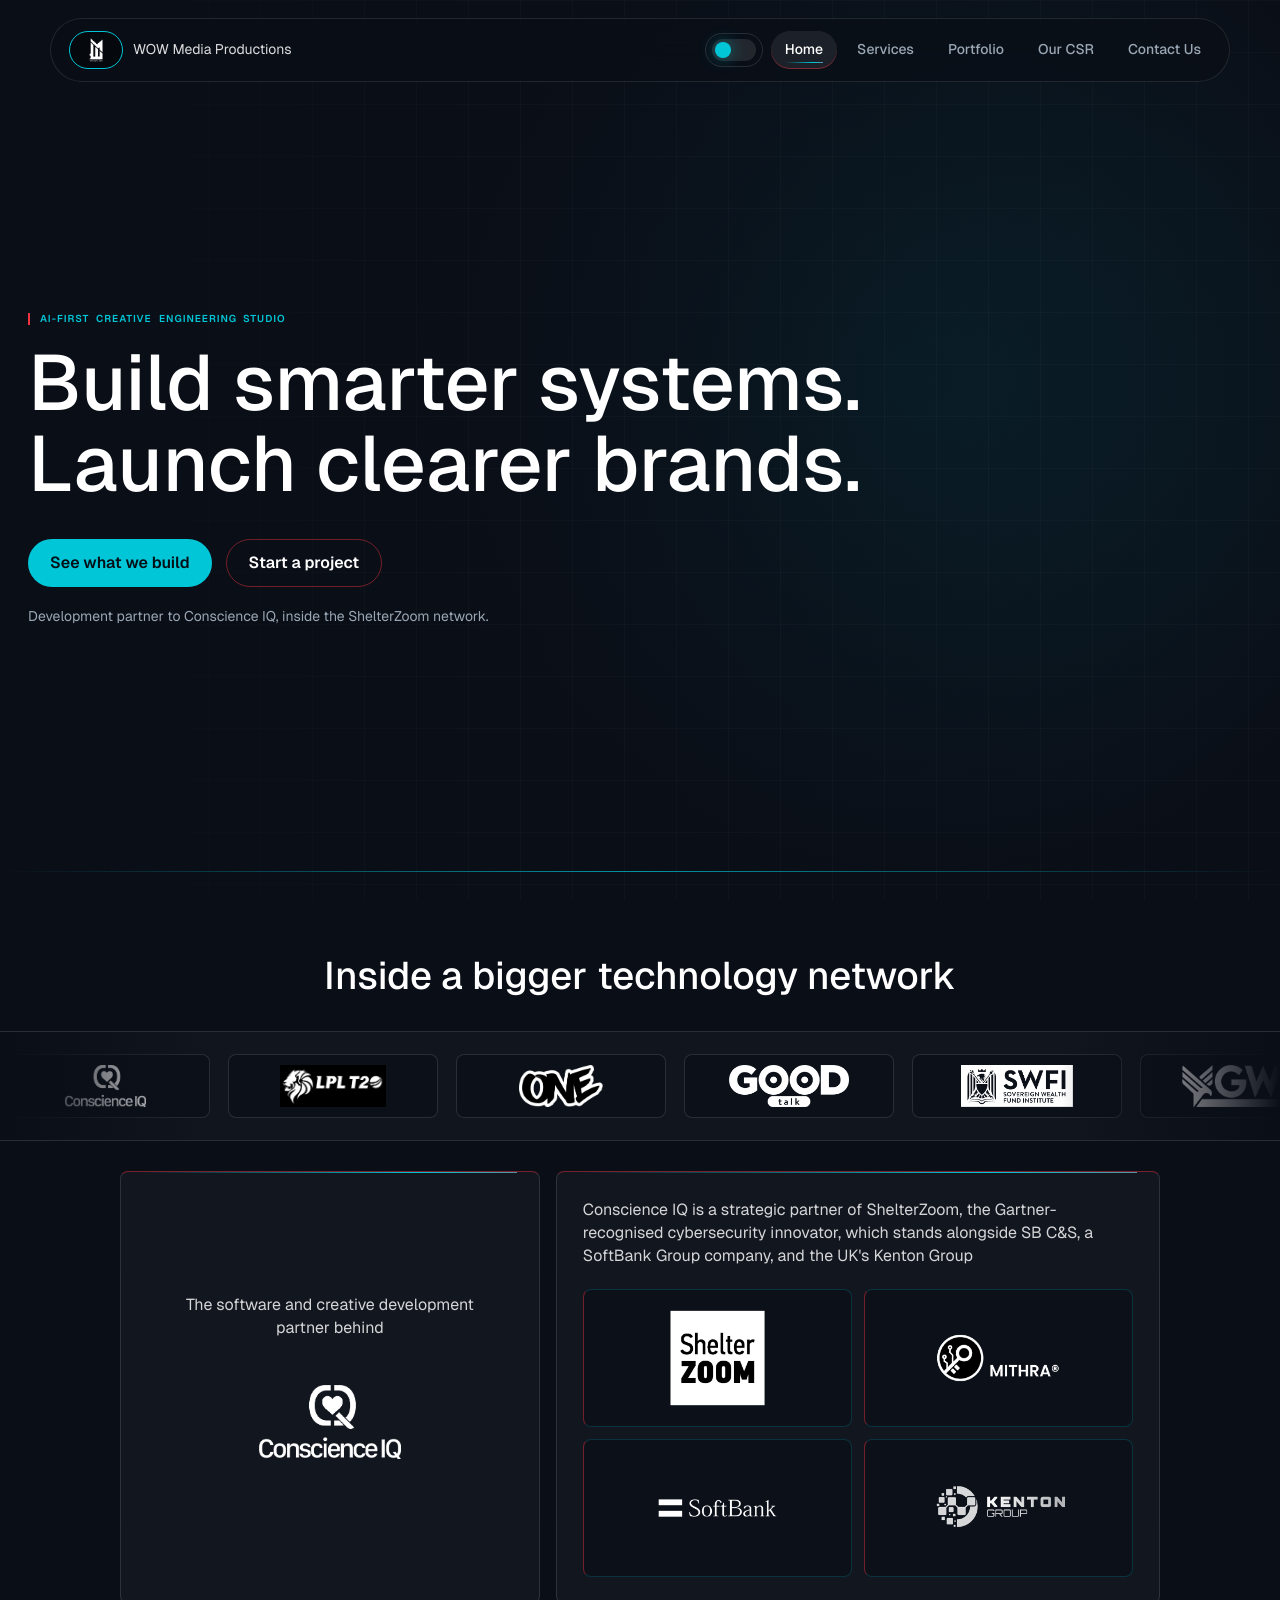
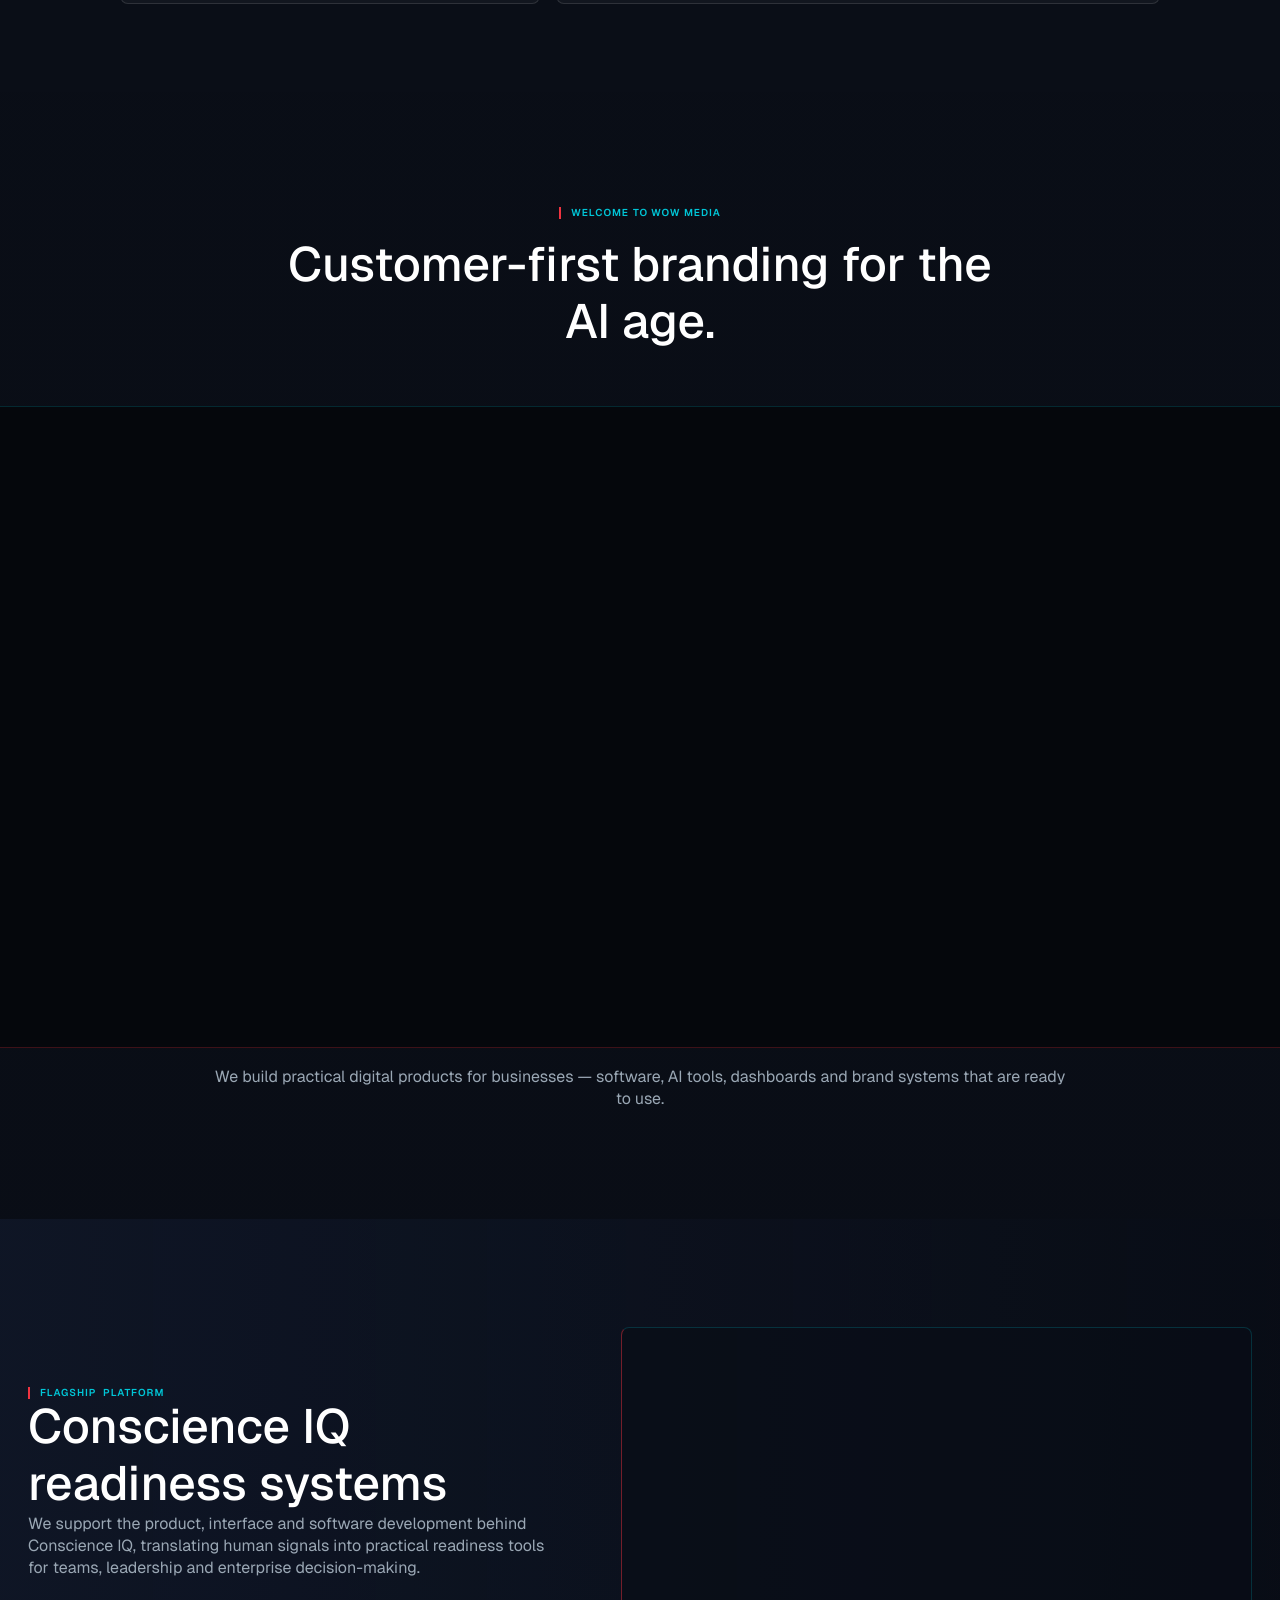
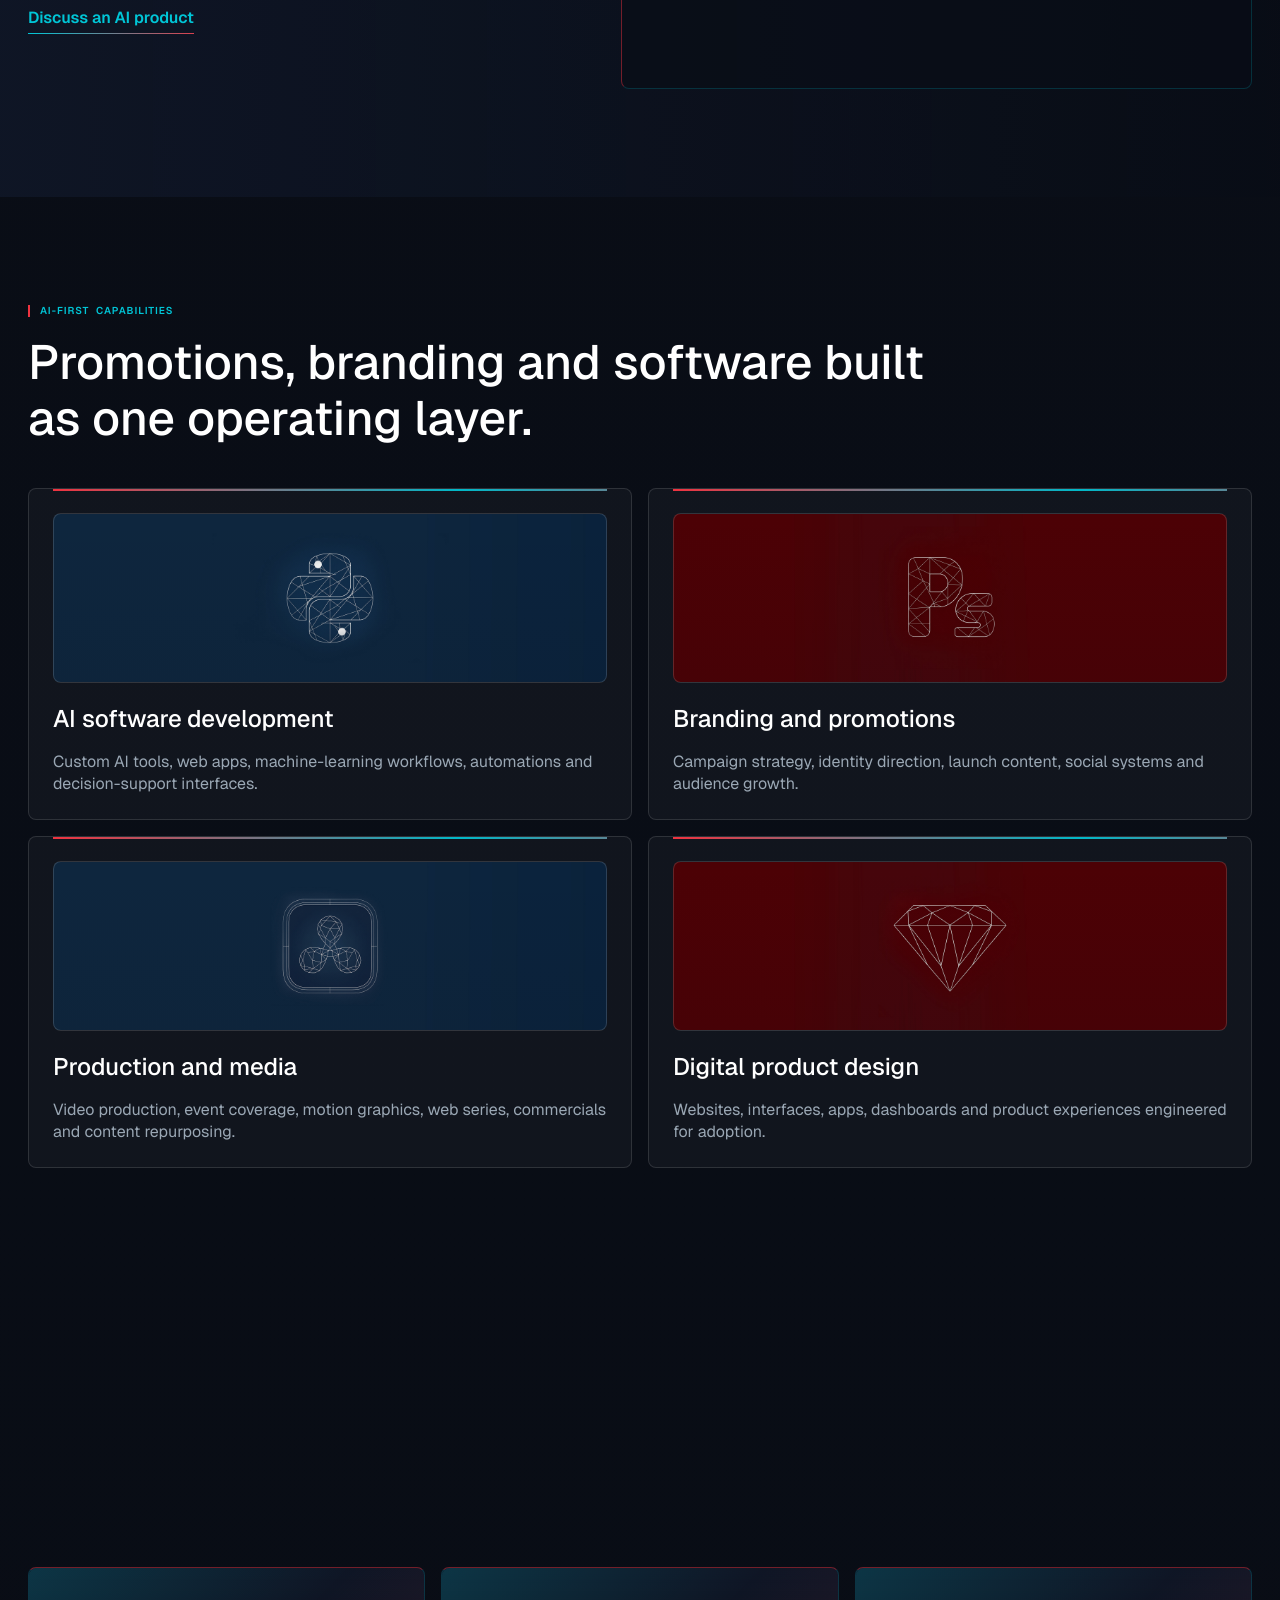
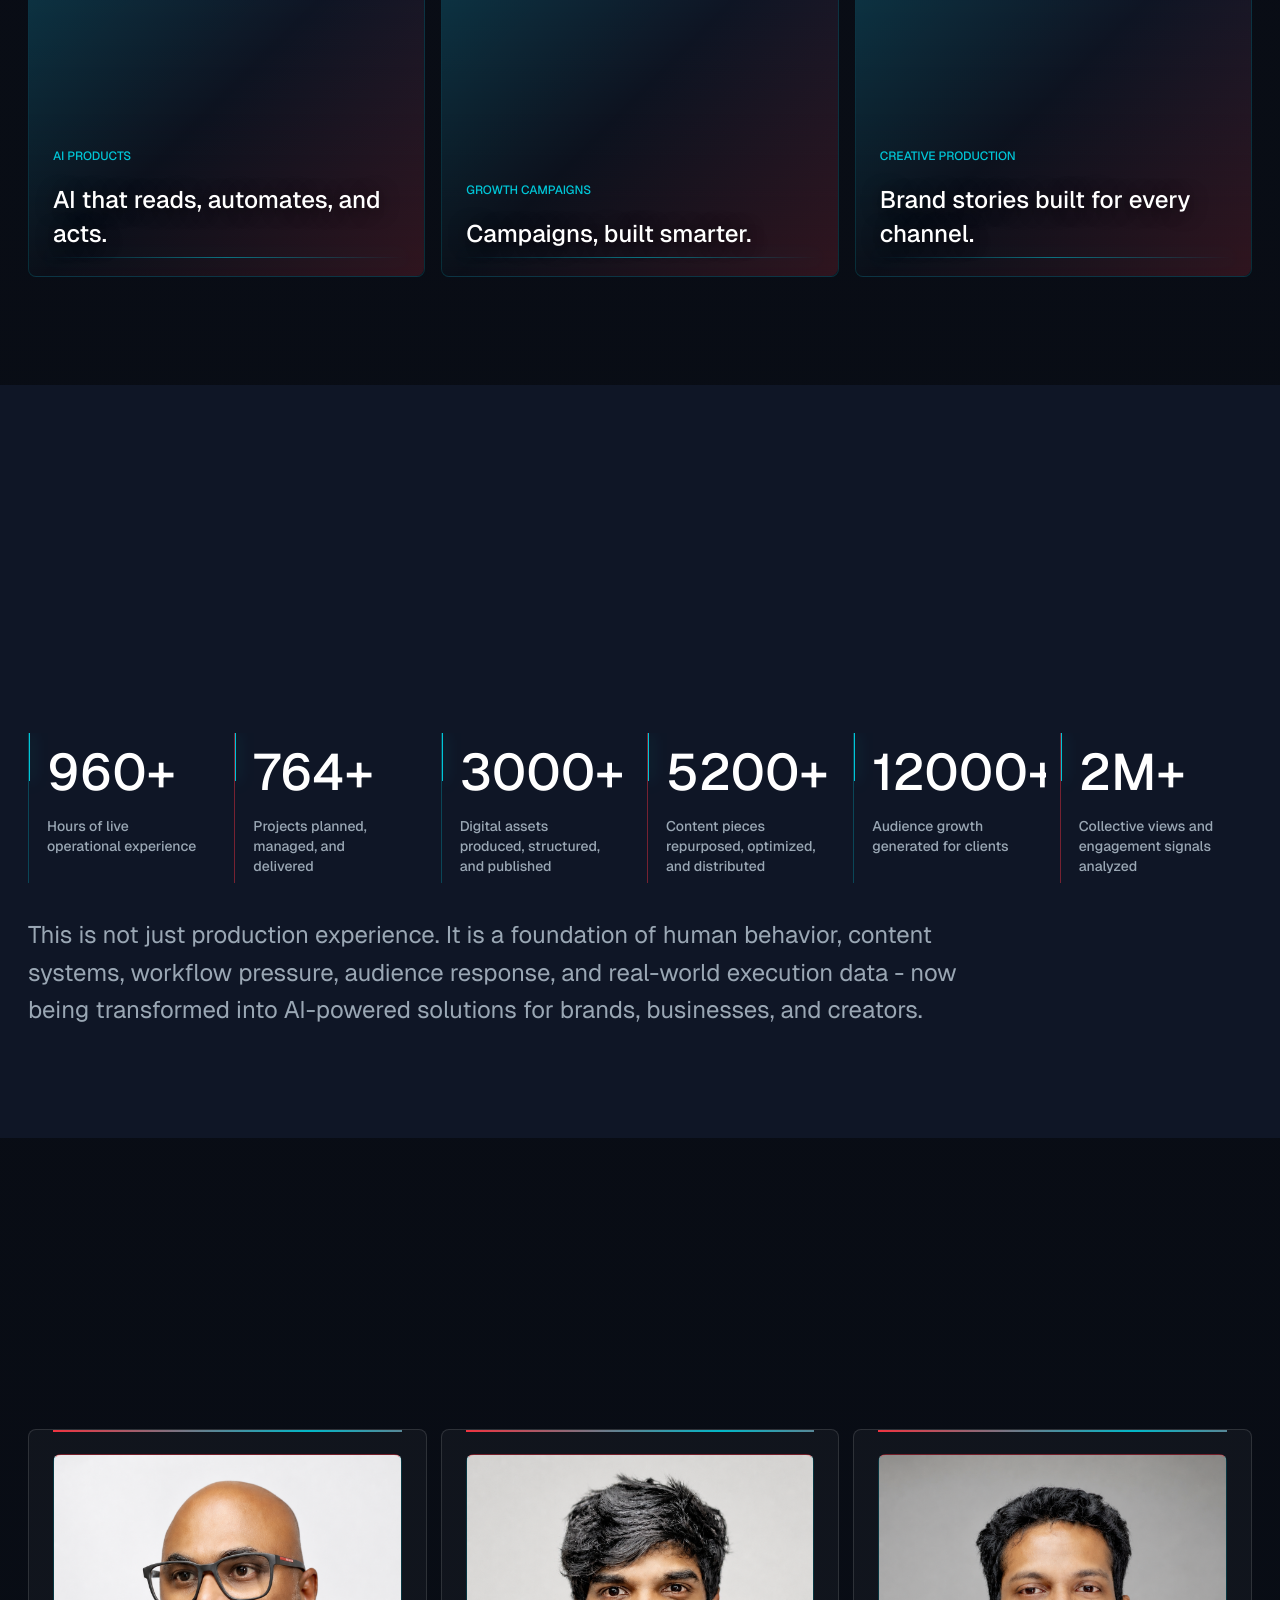
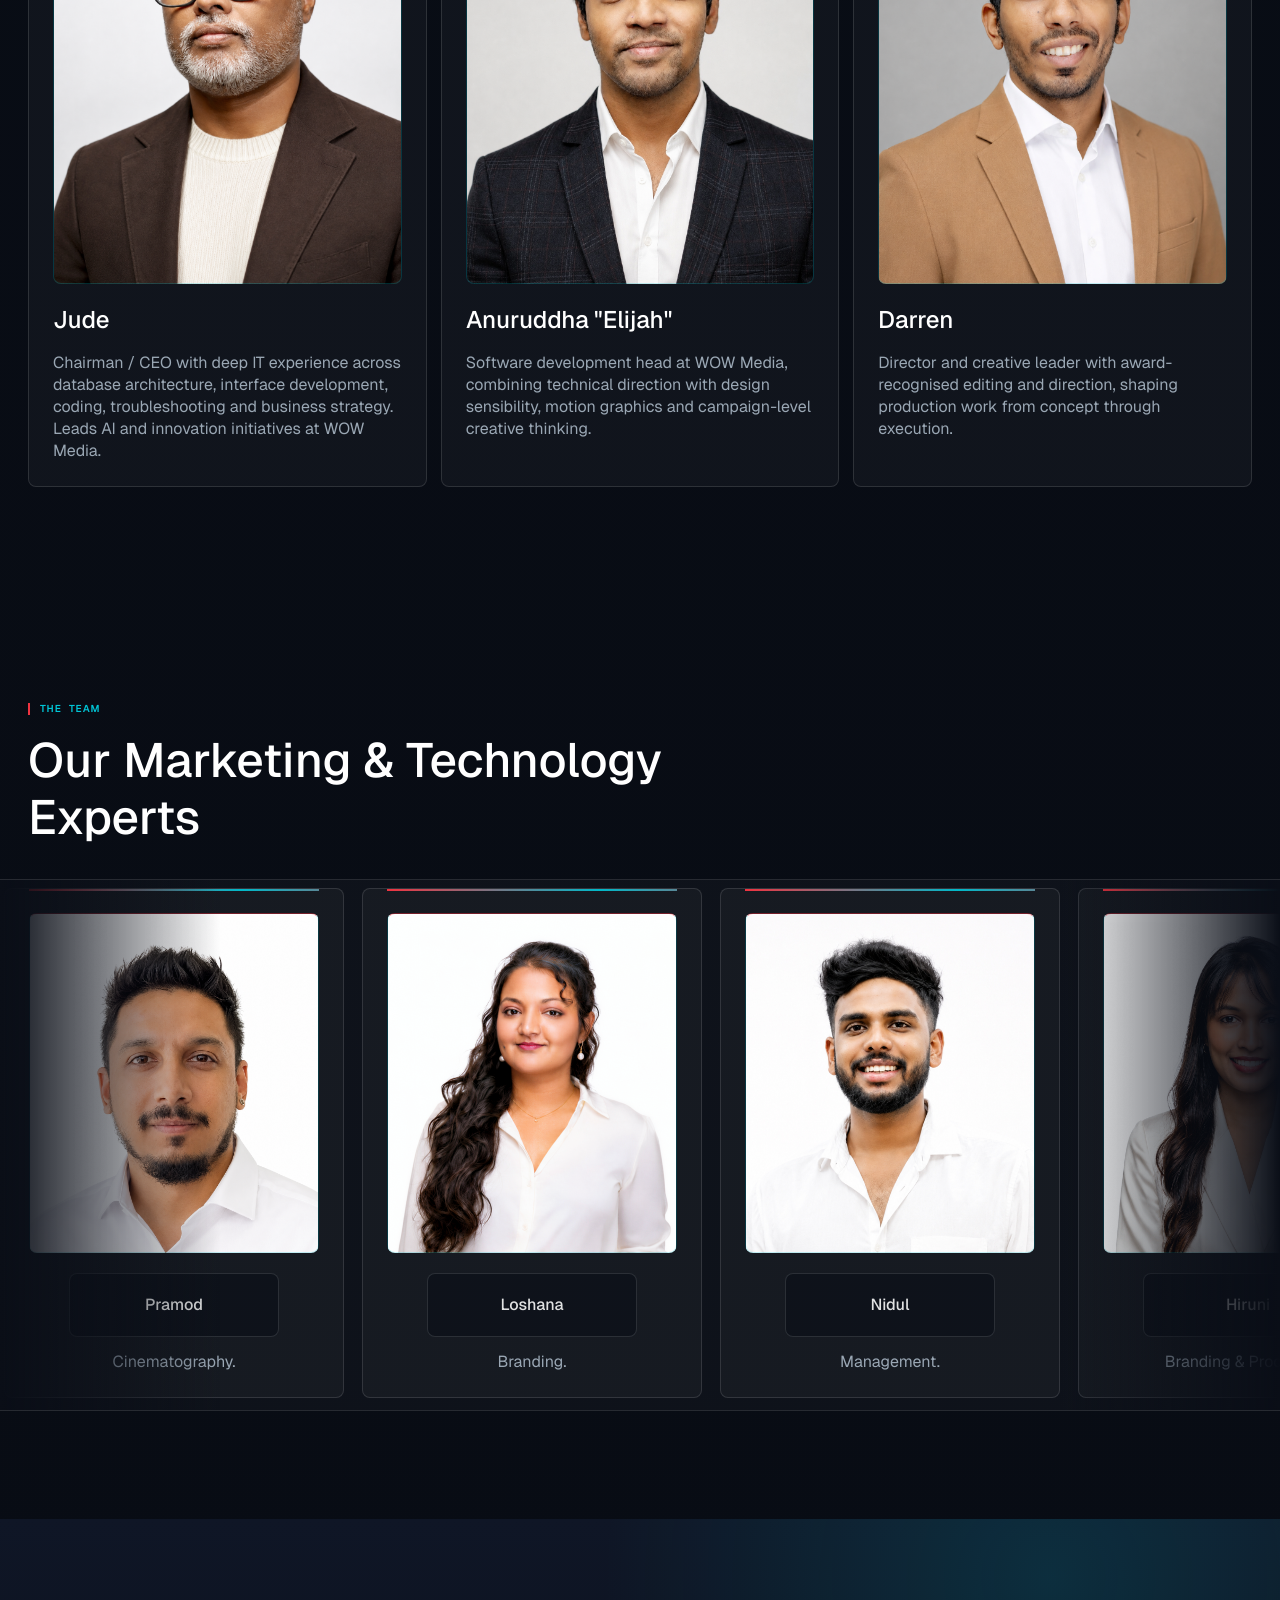
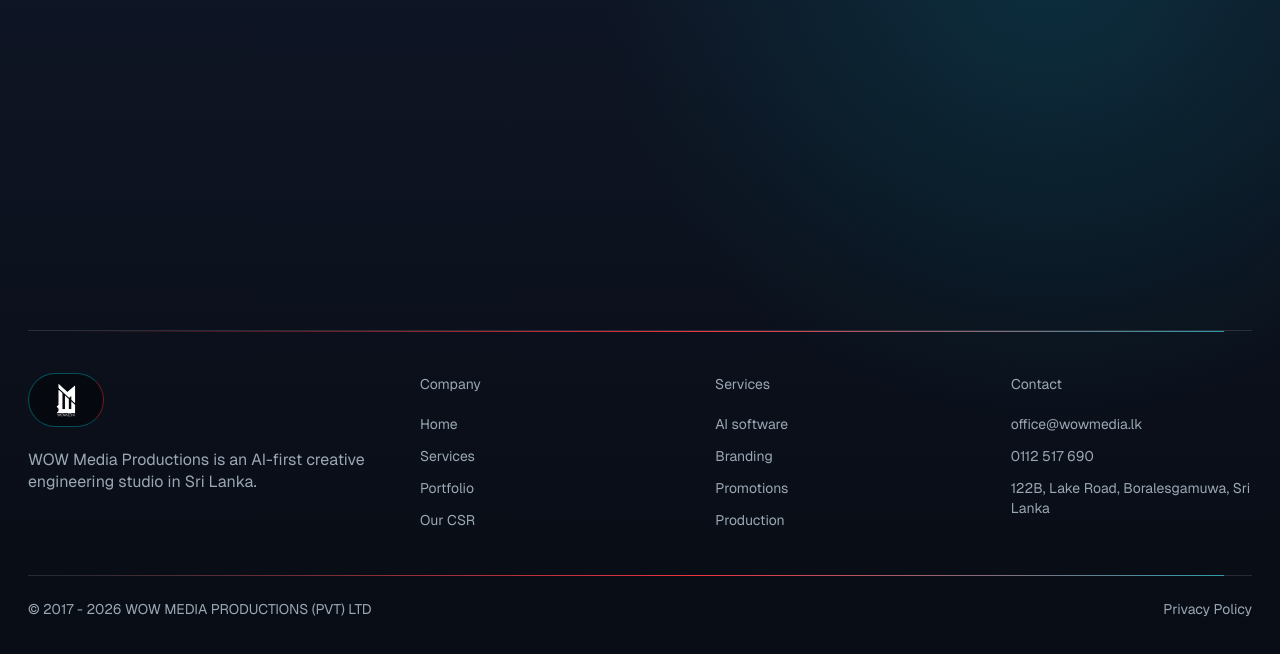
==== index.html @ 226d61ec "Serve pathway video from GitHub media" ====
﻿<!doctype html>
<html lang="en-LK">
  <head>
    <meta charset="utf-8">
    <meta name="viewport" content="width=device-width, initial-scale=1">
    <title>WOW Media Productions | AI Software, Branding & Media Production Sri Lanka</title>
    <meta name="description" content="WOW Media Productions is an AI-first creative engineering studio in Sri Lanka for AI software, branding, promotions, websites and media production.">
    <meta name="robots" content="index, follow">
    <meta name="theme-color" content="#0a0e17">
    <link rel="canonical" href="https://www.wowmedia.lk/">
    <meta property="og:site_name" content="WOW Media Productions">
    <meta property="og:title" content="WOW Media Productions | AI Software, Branding & Media Production Sri Lanka">
    <meta property="og:description" content="AI-first creative engineering for software, branding, promotions, websites and media production in Sri Lanka.">
    <meta property="og:type" content="website">
    <meta property="og:url" content="https://www.wowmedia.lk/">
    <meta property="og:image" content="https://www.wowmedia.lk/WOW%20MEDIA-01.png">
    <meta property="og:image:alt" content="WOW Media Productions logo">
    <meta property="og:locale" content="en_LK">
    <meta name="twitter:card" content="summary_large_image">
    <meta name="twitter:title" content="WOW Media Productions | AI Software, Branding & Media Production Sri Lanka">
    <meta name="twitter:description" content="AI-first creative engineering for software, branding, promotions, websites and media production in Sri Lanka.">
    <meta name="twitter:image" content="https://www.wowmedia.lk/WOW%20MEDIA-01.png">
    <meta name="twitter:image:alt" content="WOW Media Productions logo">
    <link rel="manifest" href="site.webmanifest">
    <link rel="preconnect" href="https://fonts.googleapis.com">
    <link rel="preconnect" href="https://fonts.gstatic.com" crossorigin>
    <link href="https://fonts.googleapis.com/css2?family=Fragment+Mono&family=Geist:wght@400;500;600;700;800;900&family=Google+Sans+Flex:opsz,wght@6..144,400..900&display=swap" rel="stylesheet">
    <link rel="stylesheet" href="styles.css">
    <script type="application/ld+json">
      {
        "@context": "https://schema.org",
        "@graph": [
          {
            "@type": "Organization",
            "@id": "https://www.wowmedia.lk/#organization",
            "name": "WOW Media Productions (Pvt) Ltd",
            "url": "https://www.wowmedia.lk/",
            "logo": "https://www.wowmedia.lk/WOW%20MEDIA-01.png",
            "email": "office@wowmedia.lk",
            "telephone": "+94 112 517 690",
            "address": {
              "@type": "PostalAddress",
              "streetAddress": "122B, Lake Road",
              "addressLocality": "Boralesgamuwa",
              "addressCountry": "LK"
            }
          },
          {
            "@type": "LocalBusiness",
            "@id": "https://www.wowmedia.lk/#localbusiness",
            "name": "WOW Media Productions",
            "url": "https://www.wowmedia.lk/",
            "image": "https://www.wowmedia.lk/WOW%20MEDIA-01.png",
            "email": "office@wowmedia.lk",
            "telephone": "+94 112 517 690",
            "address": {
              "@type": "PostalAddress",
              "streetAddress": "122B, Lake Road",
              "addressLocality": "Boralesgamuwa",
              "addressCountry": "LK"
            },
            "areaServed": "Sri Lanka",
            "priceRange": "$$"
          },
          {
            "@type": "WebSite",
            "@id": "https://www.wowmedia.lk/#website",
            "url": "https://www.wowmedia.lk/",
            "name": "WOW Media Productions",
            "publisher": {
              "@id": "https://www.wowmedia.lk/#organization"
            }
          }
        ]
      }
    </script>
  </head>
  <body>
    <div class="site-shell">
      <header class="site-header" data-header>
        <a class="brand" href="index.html" aria-label="WOW Media home">
          <span class="brand-mark"><img src="WOW MEDIA-01.png" alt="WOW Media"></span>
          <span class="brand-copy">WOW Media <span class="brand-switch-word" data-brand-word>Productions</span></span>
        </a>
        <button class="theme-toggle" type="button" aria-label="Switch to light mode" aria-pressed="false" data-theme-toggle><span class="theme-toggle-track"><span class="theme-toggle-thumb"></span></span></button>
        <button class="nav-toggle" type="button" aria-label="Open menu" aria-expanded="false" data-nav-toggle><span></span><span></span></button>
        <nav class="nav-links" data-nav>
          <a class="is-active" href="index.html">Home</a>
          <a href="#services">Services</a>
          <a href="portfolio.html">Portfolio</a>
          <a href="csr.html">Our CSR</a>
          <a href="contact.html">Contact Us</a>
        </nav>
      </header>

      <main id="top">
        <section class="hero section">
          <video class="hero-video" autoplay muted loop playsinline aria-hidden="true">
            <source src="Timeline%201.mp4" type="video/mp4">
          </video>
          <div class="hero-grid">
            <div class="hero-copy">
              <p class="eyebrow">AI-first creative engineering studio</p>
              <h1>Build smarter systems. Launch clearer brands.</h1>
              <div class="hero-actions">
                <a class="button button-primary" href="#services">See what we build</a>
                <a class="button button-outline" href="contact.html">Start a project</a>
              </div>
              <p class="credibility-line">Development partner to Conscience IQ, inside the ShelterZoom network.</p>
            </div>
          </div>
          <div class="scan-line" aria-hidden="true"></div>
        </section>

        <section class="partner-strip section" aria-labelledby="ecosystem-title">
          <h2 class="partner-heading" id="ecosystem-title">Inside a bigger technology network</h2>
          <div class="client-marquee" aria-label="Scrolling key clients and partners">
            <div class="client-track">
              <span><img src="media/logos/_0000_CIQ-(1)-(2).png" alt="Conscience IQ"></span>
              <span><img src="media/logos/_0001_lpl-logo-copy.jpg.png" alt="LPL"></span>
              <span><img src="media/logos/_0002_wowone.png" alt="WOW One"></span>
              <span><img src="media/logos/_0003_GOODFELLOWS.png" alt="Goodfellows"></span>
              <span><img src="media/logos/_0004_SWIFI.png" alt="SWFI"></span>
              <span><img src="media/logos/_0005_SWFI_GWC_LogoApproved-02.png" alt="SWFI GWC"></span>
              <span><img src="media/logos/_0006_NDB.png" alt="NDB"></span>
              <span><img src="media/logos/_0007_MALIBU-copy.png" alt="Malibu"></span>
              <span><img src="media/logos/_0008_orel.png" alt="OREL PAY"></span>
              <span><img src="media/logos/_0009_softlogic.png" alt="Softlogic"></span>
              <span><img src="media/logos/_0010_sozo.png" alt="SOZO"></span>
              <span><img src="media/logos/_0011_sarva.png" alt="Sarva"></span>
              <span><img src="media/logos/_0012_trelleborg.png" alt="Trelleborg"></span>
              <span><img src="media/logos/_0013_cutting-station.png" alt="Cutting Station"></span>
              <span><img src="media/logos/_0014_monkeybean.png" alt="Monkey Bean"></span>
              <span><img src="media/logos/_0015_australian-aid.png" alt="Australian Aid MDF"></span>
              <span><img src="media/logos/_0016_CFW.png" alt="CFW"></span>
              <span><img src="media/logos/_0017_wowlife.png" alt="WOWLife"></span>
              <span><img src="media/logos/_0018_dance.png" alt="Dance"></span>
              <span><img src="media/logos/_0019_rapha.png" alt="Rapha"></span>
              <span><img src="media/logos/_0020_Logo-14.png" alt="Glory Glow"></span>
              <span><img src="media/logos/_0021_warehouse.png" alt="Warehouse"></span>
              <span><img src="media/logos/_0022_ranelle.png" alt="Renelle"></span>
              <span><img src="media/logos/_0000_CIQ-(1)-(2).png" alt="Conscience IQ"></span>
              <span><img src="media/logos/_0001_lpl-logo-copy.jpg.png" alt="LPL"></span>
              <span><img src="media/logos/_0002_wowone.png" alt="WOW One"></span>
              <span><img src="media/logos/_0003_GOODFELLOWS.png" alt="Goodfellows"></span>
              <span><img src="media/logos/_0004_SWIFI.png" alt="SWFI"></span>
              <span><img src="media/logos/_0005_SWFI_GWC_LogoApproved-02.png" alt="SWFI GWC"></span>
              <span><img src="media/logos/_0006_NDB.png" alt="NDB"></span>
              <span><img src="media/logos/_0007_MALIBU-copy.png" alt="Malibu"></span>
              <span><img src="media/logos/_0008_orel.png" alt="OREL PAY"></span>
              <span><img src="media/logos/_0009_softlogic.png" alt="Softlogic"></span>
              <span><img src="media/logos/_0010_sozo.png" alt="SOZO"></span>
              <span><img src="media/logos/_0011_sarva.png" alt="Sarva"></span>
              <span><img src="media/logos/_0012_trelleborg.png" alt="Trelleborg"></span>
              <span><img src="media/logos/_0013_cutting-station.png" alt="Cutting Station"></span>
              <span><img src="media/logos/_0014_monkeybean.png" alt="Monkey Bean"></span>
              <span><img src="media/logos/_0015_australian-aid.png" alt="Australian Aid MDF"></span>
              <span><img src="media/logos/_0016_CFW.png" alt="CFW"></span>
              <span><img src="media/logos/_0017_wowlife.png" alt="WOWLife"></span>
              <span><img src="media/logos/_0018_dance.png" alt="Dance"></span>
              <span><img src="media/logos/_0019_rapha.png" alt="Rapha"></span>
              <span><img src="media/logos/_0020_Logo-14.png" alt="Glory Glow"></span>
              <span><img src="media/logos/_0021_warehouse.png" alt="Warehouse"></span>
              <span><img src="media/logos/_0022_ranelle.png" alt="Renelle"></span>
            </div>
          </div>
          <div class="partner-network">
            <div class="partner-panel partner-primary">
              <p>The software and creative development partner behind</p>
              <div class="partner-logo logo-ciq" aria-label="Conscience IQ logo"><img src="media/logos/_0000_CIQ-(1)-(2).png" alt="Conscience IQ"></div>
            </div>
            <div class="partner-panel partner-alliance">
              <p>
                Conscience IQ is a strategic partner of ShelterZoom, the Gartner-recognised
                cybersecurity innovator, which stands alongside SB C&amp;S, a SoftBank
                Group company, and the UK's Kenton Group
              </p>
              <div class="partner-logo-grid" aria-label="Partner logos">
                <div class="partner-logo"><img src="media/logos/Shelter zoom.png" alt="ShelterZoom"></div>
                <div class="partner-logo"><img src="media/logos/mithra.png" alt="Mithra"></div>
                <div class="partner-logo"><img src="media/logos/soft bank.png" alt="SoftBank"></div>
                <div class="partner-logo"><img src="media/logos/kenton.png" alt="Kenton Group"></div>
              </div>
            </div>
          </div>
        </section>

        <section class="section intro">
          <div class="section-heading">
            <p class="eyebrow">Welcome to WOW Media</p>
            <h2>Customer-first branding for the AI age.</h2>
          </div>
          <div class="intro-copy">
            <div class="intro-video-banner">
              <video autoplay muted loop playsinline preload="metadata" src="line.mp4"></video>
            </div>
            <p>We build practical digital products for businesses — software, AI tools, dashboards and brand systems that are ready to use.</p>
          </div>
        </section>

        <section class="section product-band" aria-labelledby="ciq-title">
          <div class="product-copy">
            <p class="eyebrow">Flagship platform</p>
            <h2 id="ciq-title">Conscience IQ readiness systems</h2>
            <p>
              We support the product, interface and software development behind Conscience IQ,
              translating human signals into practical readiness tools for teams, leadership
              and enterprise decision-making.
            </p>
            <a class="text-link" href="contact.html">Discuss an AI product</a>
          </div>
          <div class="diagnostic-board product-video-panel" aria-hidden="true">
            <video class="product-video" autoplay muted loop playsinline preload="metadata" src="https://media.githubusercontent.com/media/NipuniThakshila2000/WOWMedia-Productions/main/CIQ%20x%20Healthcare%20Low%20Res.mp4"></video>
          </div>
        </section>

        <section class="section services" id="services">
          <div class="section-heading wide">
            <p class="eyebrow">AI-first capabilities</p>
            <h2>Promotions, branding and software built as one operating layer.</h2>
          </div>
          <div class="detail-grid">
            <article><div class="media-slot media-card visual-placeholder capability-image capability-python"></div><h3>AI software development</h3><p>Custom AI tools, web apps, machine-learning workflows, automations and decision-support interfaces.</p></article>
            <article><div class="media-slot media-card visual-placeholder capability-image capability-diamond"></div><h3>Branding and promotions</h3><p>Campaign strategy, identity direction, launch content, social systems and audience growth.</p></article>
            <article><div class="media-slot media-card visual-placeholder capability-image capability-ps"></div><h3>Production and media</h3><p>Video production, event coverage, motion graphics, web series, commercials and content repurposing.</p></article>
            <article><div class="media-slot media-card visual-placeholder capability-image capability-network"></div><h3>Digital product design</h3><p>Websites, interfaces, apps, dashboards and product experiences engineered for adoption.</p></article>
          </div>
        </section>

        <section class="section pathways">
          <div class="section-heading wide"><p class="eyebrow">Select your pathway</p><h2>Choose the team you need now, then scale into the next layer.</h2></div>
          <div class="pathway-grid">
            <a class="pathway-card pathway-ai" href="contact.html"><video class="pathway-video" autoplay muted loop playsinline preload="metadata" src="1.mp4" aria-hidden="true"></video><span>AI products</span><strong>AI that reads, automates, and acts.</strong></a>
            <a class="pathway-card pathway-growth" href="contact.html"><video class="pathway-video" autoplay muted loop playsinline preload="metadata" src="2.mp4" aria-hidden="true"></video><span>Growth campaigns</span><strong>Campaigns, built smarter.</strong></a>
            <a class="pathway-card pathway-production" href="contact.html"><video class="pathway-video" autoplay muted loop playsinline preload="metadata" src="https://media.githubusercontent.com/media/wowmedia-lk/wmp-site/clean-main/3v2.mp4" aria-hidden="true"></video><span>Creative production</span><strong>Brand stories built for every channel.</strong></a>
          </div>
        </section>

        <section class="section proof">
          <div class="section-heading">
            <p class="eyebrow">Let's talk numbers</p>
            <h2>Built from fifteen years of real-world media, technology, and execution pressure.</h2>
          </div>
          <div class="metrics-grid">
            <div><strong>960+</strong><span>Hours of live operational experience</span></div>
            <div><strong>764+</strong><span>Projects planned, managed, and delivered</span></div>
            <div><strong>3000+</strong><span>Digital assets produced, structured, and published</span></div>
            <div><strong>5200+</strong><span>Content pieces repurposed, optimized, and distributed</span></div>
            <div><strong>12000+</strong><span>Audience growth generated for clients</span></div>
            <div><strong>2M+</strong><span>Collective views and engagement signals analyzed</span></div>
          </div>
          <p class="proof-note">This is not just production experience. It is a foundation of human behavior, content systems, workflow pressure, audience response, and real-world execution data - now being transformed into AI-powered solutions for brands, businesses, and creators.</p>
        </section>

        <section class="section navigators">
          <div class="section-heading">
            <p class="eyebrow">The navigators</p>
            <h2>The team steering brands away from anonymity.</h2>
          </div>
          <div class="people-grid">
            <article><div class="portrait-slot media-slot portrait-photo portrait-jude"></div><h3>Jude</h3><p>Chairman / CEO with deep IT experience across database architecture, interface development, coding, troubleshooting and business strategy. Leads AI and innovation initiatives at WOW Media.</p></article>
            <article><div class="portrait-slot media-slot portrait-photo portrait-elija"></div><h3>Anuruddha "Elijah"</h3><p>Software development head at WOW Media, combining technical direction with design sensibility, motion graphics and campaign-level creative thinking.</p></article>
            <article><div class="portrait-slot media-slot portrait-photo portrait-darren"></div><h3>Darren</h3><p>Director and creative leader with award-recognised editing and direction, shaping production work from concept through execution.</p></article>
          </div>
        </section>

        <section class="section team-section navigators">
          <div class="section-heading">
            <p class="eyebrow">The team</p>
            <h2>Our Marketing &amp; Technology Experts</h2>
          </div>
          <div class="client-marquee team-showcase" aria-label="Team members showcase">
              <div class="client-track team-track">
              <article><div class="portrait-slot media-slot portrait-photo portrait-pramod"></div><h3>Pramod</h3><p>Cinematography.</p></article>
              <article><div class="portrait-slot media-slot portrait-photo portrait-loshi"></div><h3>Loshana</h3><p>Branding.</p></article>
              <article><div class="portrait-slot media-slot portrait-photo portrait-nidul"></div><h3>Nidul</h3><p>Management.</p></article>
              <article><div class="portrait-slot media-slot portrait-photo portrait-hiru"></div><h3>Hiruni</h3><p>Branding &amp; Production.</p></article>
              <article><div class="portrait-slot media-slot portrait-photo portrait-isuru"></div><h3>Isuru</h3><p>Production.</p></article>
              <article><div class="portrait-slot media-slot portrait-photo portrait-nipuni"></div><h3>Nipuni</h3><p>Web development.</p></article>
              <article><div class="portrait-slot media-slot portrait-photo portrait-pramuk"></div><h3>Pramuk</h3><p>Production.</p></article>
              <article aria-hidden="true"><div class="portrait-slot media-slot portrait-photo portrait-pramod"></div><h3>Pramod</h3><p>Cinematography.</p></article>
              <article aria-hidden="true"><div class="portrait-slot media-slot portrait-photo portrait-loshi"></div><h3>Loshana</h3><p>Branding.</p></article>
              <article aria-hidden="true"><div class="portrait-slot media-slot portrait-photo portrait-nidul"></div><h3>Nidul</h3><p>Management.</p></article>
              <article aria-hidden="true"><div class="portrait-slot media-slot portrait-photo portrait-hiru"></div><h3>Hiruni</h3><p>Branding &amp; Production.</p></article>
              <article aria-hidden="true"><div class="portrait-slot media-slot portrait-photo portrait-isuru"></div><h3>Isuru</h3><p>Production.</p></article>
              <article aria-hidden="true"><div class="portrait-slot media-slot portrait-photo portrait-nipuni"></div><h3>Nipuni</h3><p>Web development.</p></article>
              <article aria-hidden="true"><div class="portrait-slot media-slot portrait-photo portrait-pramuk"></div><h3>Pramuk</h3><p>Production.</p></article>
              </div>
          </div>
        </section>

      </main>

      <footer class="site-footer">
        <div class="footer-cta">
          <p class="footer-pill">Work with us</p>
          <h2>Build the next version of your brand with AI, media and software.</h2>
          <div class="footer-actions">
            <a class="button button-primary" href="contact.html">Start a project</a>
            <a class="button button-light" href="#services">Explore services</a>
          </div>
        </div>
        <div class="footer-main">
          <div class="footer-brand">
            <span class="footer-logo"><img src="WOW MEDIA-01.png" alt="WOW Media"></span>
            <p>WOW Media Productions is an AI-first creative engineering studio in Sri Lanka.</p>
          </div>
          <div class="footer-column">
            <h3>Company</h3>
            <a href="index.html">Home</a>
            <a href="#services">Services</a>
            <a href="portfolio.html">Portfolio</a>
            <a href="csr.html">Our CSR</a>
          </div>
          <div class="footer-column">
            <h3>Services</h3>
            <a href="#services">AI software</a>
            <a href="#services">Branding</a>
            <a href="#services">Promotions</a>
            <a href="#services">Production</a>
          </div>
          <div class="footer-column">
            <h3>Contact</h3>
            <a href="mailto:office@wowmedia.lk">office@wowmedia.lk</a>
            <a href="tel:+94112517690">0112 517 690</a>
            <span>122B, Lake Road, Boralesgamuwa, Sri Lanka</span>
          </div>
        </div>
        <div class="footer-bottom">
          <span>© 2017 - 2026 WOW MEDIA PRODUCTIONS (PVT) LTD</span>
          <a href="privacy-policy.html">Privacy Policy</a>
        </div>
      </footer>
    </div>
    <script src="script.js"></script>
  </body>
</html>
---- styles.css ----
:root {
  --bg: #0a0e17;
  --panel: #0f1626;
  --panel-2: #111c31;
  --cyan: #00c6d7;
  --cyan-soft: rgba(0, 198, 215, 0.18);
  --red: #ef3340;
  --red-line: rgba(239, 51, 64, 0.46);
  --text: #ffffff;
  --muted: #9aa7b4;
  --line: rgba(255, 255, 255, 0.12);
  --max: 1440px;
  --gutter: max(28px, calc((100vw - var(--max)) / 2));
  --font-main: "Geist", "Google Sans Flex", "Inter", system-ui, sans-serif;
  --font-title: "Geist", "Google Sans Flex", "Inter", system-ui, sans-serif;
  --font-ui: "Geist", "Google Sans Flex", "Inter", system-ui, sans-serif;
  --font-mono: "Fragment Mono", ui-monospace, SFMono-Regular, Consolas, monospace;
}

body[data-theme="light"] {
  --bg: #f7f9fc;
  --panel: #ffffff;
  --panel-2: #eef4f8;
  --cyan: #007f8d;
  --cyan-soft: rgba(0, 127, 141, 0.12);
  --red: #c8202d;
  --red-line: rgba(200, 32, 45, 0.28);
  --text: #101723;
  --muted: #536170;
  --line: rgba(16, 23, 35, 0.14);
}

* {
  box-sizing: border-box;
}

html {
  scroll-behavior: smooth;
}

body {
  margin: 0;
  background:
    radial-gradient(circle at 78% 12%, rgba(0, 198, 215, 0.14), transparent 32rem),
    linear-gradient(180deg, #0a0e17 0%, #080c14 100%);
  color: var(--text);
  font-family: var(--font-main);
  font-weight: 400;
  text-rendering: geometricPrecision;
  -webkit-font-smoothing: antialiased;
}

body[data-theme="light"] {
  background:
    radial-gradient(circle at 78% 12%, rgba(0, 127, 141, 0.12), transparent 34rem),
    linear-gradient(180deg, #f7f9fc 0%, #eef3f7 100%);
}

img,
video {
  max-width: 100%;
}

a {
  color: inherit;
  text-decoration: none;
}

.site-shell {
  position: relative;
  overflow: hidden;
}

.site-shell::before {
  position: fixed;
  inset: 0;
  z-index: 0;
  pointer-events: none;
  background:
    linear-gradient(rgba(0, 198, 215, 0.045) 1px, transparent 1px),
    linear-gradient(90deg, rgba(0, 198, 215, 0.04) 1px, transparent 1px),
    radial-gradient(circle at 18% 26%, rgba(239, 51, 64, 0.08), transparent 26rem),
    radial-gradient(circle at 82% 58%, rgba(0, 198, 215, 0.08), transparent 30rem);
  background-position: 0 0, 0 0, center, center;
  background-size: 64px 64px, 64px 64px, auto, auto;
  content: "";
  opacity: 0.46;
  animation: ambientGrid 18s linear infinite;
}

main,
.site-footer {
  position: relative;
  z-index: 1;
}

.site-header {
  position: fixed;
  top: 0;
  left: 0;
  right: 0;
  z-index: 20;
  display: flex;
  align-items: center;
  justify-content: space-between;
  width: calc(100% - 100px);
  margin: 18px 50px 0;
  padding: 12px 14px 12px 18px;
  border: 1px solid rgba(255, 255, 255, 0.1);
  border-radius: 999px;
  background: rgba(10, 14, 23, 0.72);
  backdrop-filter: blur(18px);
  transition: border-color 180ms ease, background 180ms ease;
}

.theme-toggle {
  display: inline-grid;
  place-items: center;
  width: 58px;
  height: 34px;
  margin-left: auto;
  margin-right: 8px;
  border: 1px solid var(--line);
  border-radius: 999px;
  background: transparent;
  color: var(--text);
  cursor: pointer;
  padding: 0;
}

.theme-toggle-track {
  position: relative;
  width: 44px;
  height: 22px;
  border-radius: 999px;
  background: rgba(255, 255, 255, 0.1);
  transition: background 180ms ease;
}

.theme-toggle-thumb {
  position: absolute;
  top: 3px;
  left: 3px;
  width: 16px;
  height: 16px;
  border-radius: 999px;
  background: var(--cyan);
  box-shadow: 0 0 16px rgba(0, 198, 215, 0.48);
  transition: transform 180ms ease, background 180ms ease, box-shadow 180ms ease;
}

body[data-theme="light"] .theme-toggle-track {
  background: rgba(16, 23, 35, 0.12);
}

body[data-theme="light"] .theme-toggle-thumb {
  transform: translateX(22px);
  background: var(--red);
  box-shadow: 0 4px 14px rgba(200, 32, 45, 0.24);
}

.site-header.is-scrolled {
  border-color: rgba(239, 51, 64, 0.28);
  background: rgba(10, 14, 23, 0.9);
  box-shadow: inset 0 0 0 1px rgba(0, 198, 215, 0.14);
}

.brand {
  display: inline-flex;
  align-items: center;
  gap: 10px;
  min-width: 0;
}

.brand-mark {
  position: relative;
  display: grid;
  place-items: center;
  width: 54px;
  height: 38px;
  border: 1px solid var(--cyan);
  border-radius: 999px;
  background: rgba(5, 7, 12, 0.72);
  color: var(--cyan);
  font: 500 13px/1 var(--font-ui);
  letter-spacing: 0;
  animation: borderPulse 4.8s ease-in-out infinite;
}

.brand-mark::after {
  position: absolute;
  inset: -4px;
  border: 1px solid rgba(0, 198, 215, 0.28);
  border-radius: inherit;
  content: "";
  opacity: 0;
  transform: scale(0.88);
  animation: signalRing 3.6s ease-out infinite;
}

.brand-mark img {
  display: block;
  max-width: 38px;
  max-height: 30px;
  object-fit: contain;
}

.brand-copy {
  color: rgba(255, 255, 255, 0.86);
  font-size: 14px;
  font-weight: 400;
  white-space: nowrap;
}

.brand-switch-word {
  display: inline-block;
  min-width: 78px;
  color: inherit;
  transition: opacity 180ms ease, transform 180ms ease, color 180ms ease;
}

.brand-switch-word.is-changing {
  opacity: 0;
  transform: translateY(5px);
}

.brand-switch-word.is-tech {
  color: var(--cyan);
}

.reveal-on-scroll {
  opacity: 0;
  transform: translateY(22px);
  transition:
    opacity 620ms ease,
    transform 620ms cubic-bezier(0.2, 0.76, 0.18, 1);
  transition-delay: calc(var(--reveal-index, 0) * 54ms);
}

.reveal-on-scroll.is-visible {
  opacity: 1;
  transform: translateY(0);
}

.reveal-on-scroll:nth-child(2) {
  transition-delay: 70ms;
}

.reveal-on-scroll:nth-child(3) {
  transition-delay: 140ms;
}

.reveal-on-scroll:nth-child(4) {
  transition-delay: 210ms;
}

.type-word {
  display: inline-block;
  opacity: 1;
  transform: translateY(0) rotateX(0);
  transform-origin: left bottom;
  transition:
    opacity 560ms ease,
    transform 560ms cubic-bezier(0.2, 0.76, 0.18, 1);
  transition-delay: calc(var(--word-index, 0) * 34ms);
  will-change: opacity, transform;
}

.reveal-on-scroll .type-word {
  opacity: 0;
  transform: translateY(0.72em) rotateX(18deg);
}

.reveal-on-scroll.is-visible .type-word,
.site-header .type-word {
  opacity: 1;
  transform: translateY(0) rotateX(0);
}

.eyebrow .type-word,
.footer-pill .type-word {
  transition-duration: 420ms;
  transition-delay: calc(var(--word-index, 0) * 24ms);
}

.eyebrow .type-word:not(:last-child),
.footer-pill .type-word:not(:last-child) {
  margin-right: 0.34em;
}

@media (prefers-reduced-motion: reduce) {
  *,
  *::before,
  *::after {
    animation-duration: 0.01ms !important;
    animation-iteration-count: 1 !important;
    scroll-behavior: auto !important;
  }

  .brand-switch-word,
  .reveal-on-scroll,
  .type-word {
    transition: none;
  }

  .reveal-on-scroll,
  .type-word {
    opacity: 1;
    transform: none;
  }
}

.nav-links {
  display: flex;
  align-items: center;
  gap: 6px;
}

.nav-links a {
  position: relative;
  overflow: hidden;
  border-radius: 999px;
  color: var(--muted);
  font-size: 14px;
  font-weight: 500;
  padding: 10px 14px;
  transition: background 160ms ease, color 160ms ease;
}

.nav-links a::after {
  position: absolute;
  right: 14px;
  bottom: 6px;
  left: 14px;
  height: 1px;
  background: linear-gradient(90deg, transparent, var(--cyan), var(--red), transparent);
  background-size: 220% 100%;
  content: "";
  opacity: 0;
  transform: translateY(4px);
  transition: opacity 160ms ease, transform 160ms ease;
}

.nav-links a:hover,
.nav-links a:focus-visible,
.nav-links a.is-active {
  background: rgba(255, 255, 255, 0.08);
  box-shadow: inset 0 -1px 0 var(--red-line);
  color: var(--text);
}

.nav-links a:hover::after,
.nav-links a:focus-visible::after,
.nav-links a.is-active::after {
  opacity: 1;
  transform: translateY(0);
  animation: colorLineFlow 3.2s ease-in-out infinite;
}

.nav-toggle {
  display: none;
  width: 40px;
  height: 40px;
  border: 1px solid var(--line);
  border-radius: 999px;
  background: transparent;
  color: var(--text);
}

.nav-toggle span {
  display: block;
  width: 16px;
  height: 2px;
  margin: 5px auto;
  background: currentColor;
}

.section {
  position: relative;
  width: 100%;
  margin: 0 auto;
  padding: 108px var(--gutter);
}

.hero {
  position: relative;
  display: flex;
  min-height: 100vh;
  min-height: 100svh;
  align-items: center;
  padding: 132px var(--gutter) 92px;
  background:
    linear-gradient(90deg, rgba(10, 14, 23, 0.98) 0%, rgba(10, 14, 23, 0.82) 42%, rgba(10, 14, 23, 0.34) 100%),
    radial-gradient(circle at 72% 42%, rgba(0, 198, 215, 0.18), transparent 32rem),
    #0a0e17;
}

.hero::before {
  position: absolute;
  inset: 0;
  z-index: 1;
  background:
    linear-gradient(rgba(255, 255, 255, 0.035) 1px, transparent 1px),
    linear-gradient(90deg, rgba(255, 255, 255, 0.035) 1px, transparent 1px);
  background-size: 52px 52px;
  content: "";
  mask-image: linear-gradient(90deg, transparent 0%, black 38%, black 100%);
  opacity: 0.62;
  animation: ambientGrid 16s linear infinite;
}

.page-hero::before {
  position: absolute;
  top: 124px;
  right: var(--gutter);
  width: min(42vw, 560px);
  height: 1px;
  background: linear-gradient(90deg, transparent, rgba(0, 198, 215, 0.74), transparent);
  box-shadow: 0 0 24px rgba(0, 198, 215, 0.32);
  content: "";
  animation: scanLine 4.8s ease-in-out infinite;
}

.hero-video {
  position: absolute;
  inset: 0;
  z-index: 0;
  width: 100%;
  height: 100%;
  object-fit: cover;
  opacity: 0.42;
  filter: saturate(1.05) contrast(1.08);
  pointer-events: none;
}

.page-hero {
  padding-top: 170px;
  padding-bottom: 64px;
}

.portfolio-services {
  padding-top: 170px;
  padding-bottom: 44px;
}

.portfolio-services + .page-hero {
  padding-top: 56px;
}

.page-hero h1 {
  max-width: 980px;
  font-size: clamp(40px, 4.9vw, 72px);
  line-height: 1.1;
}

.page-hero p:not(.eyebrow) {
  max-width: 760px;
  margin: 24px 0 0;
  font-size: clamp(16px, 1.35vw, 20px);
  line-height: 1.4;
}

.hero-grid {
  position: relative;
  z-index: 1;
  display: grid;
  grid-template-columns: minmax(0, 1fr);
  align-items: center;
  width: 100%;
  max-width: var(--max);
  min-height: min(760px, calc(100vh - 224px));
  margin: 0 auto;
  padding: 0;
}

.hero-copy {
  position: relative;
  z-index: 2;
  display: flex;
  min-height: min(680px, calc(100vh - 260px));
  flex-direction: column;
  justify-content: center;
  padding-left: 0;
}

.eyebrow {
  position: relative;
  border-left: 2px solid var(--red);
  margin: 0 0 18px;
  padding-left: 10px;
  color: var(--cyan);
  font-family: var(--font-ui);
  font-size: 10px;
  font-weight: 600;
  letter-spacing: 1px;
  line-height: 12px;
  text-transform: uppercase;
}

h1,
h2,
h3 {
  margin: 0;
  font-family: var(--font-title);
  font-weight: 500;
  letter-spacing: 0;
  overflow-wrap: anywhere;
}

h1 {
  max-width: 930px;
  font-size: clamp(48px, 6.1vw, 92px);
  font-weight: 500;
  line-height: 1.04;
}

h2 {
  font-size: clamp(36px, 3.75vw, 56px);
  line-height: 1.18;
}

h3 {
  font-size: 24px;
  line-height: 1.42;
}

p {
  color: var(--muted);
  font-size: 16px;
  line-height: 1.38;
  overflow-wrap: anywhere;
}

.hero-subline {
  max-width: 720px;
  margin: 28px 0 0;
  font-size: clamp(18px, 1.45vw, 20px);
  line-height: 1.4;
}

.hero-actions {
  display: flex;
  flex-wrap: wrap;
  gap: 14px;
  margin-top: 34px;
}

.button {
  position: relative;
  overflow: hidden;
  display: inline-flex;
  min-height: 48px;
  align-items: center;
  justify-content: center;
  border-radius: 999px;
  font-size: 16px;
  font-weight: 600;
  line-height: 22px;
  padding: 0 22px;
  transition: transform 160ms ease, border-color 160ms ease, background 160ms ease, box-shadow 160ms ease;
}

.button::before {
  position: absolute;
  inset: 0;
  background: linear-gradient(110deg, transparent 0%, rgba(255, 255, 255, 0.2) 46%, transparent 58%);
  content: "";
  transform: translateX(-120%);
  transition: transform 520ms ease;
}

.button:hover,
.button:focus-visible {
  box-shadow: 0 12px 34px rgba(0, 198, 215, 0.16);
  transform: translateY(-2px);
}

.button:hover::before,
.button:focus-visible::before {
  transform: translateX(120%);
}

.button-primary {
  background: var(--cyan);
  color: #041017;
}

.button-outline {
  border: 1px solid var(--red-line);
  background: transparent;
  color: var(--text);
}

.button-outline:hover,
.button-outline:focus-visible {
  border-color: var(--red);
  background: rgba(239, 51, 64, 0.08);
}

.button-light {
  border: 1px solid rgba(255, 255, 255, 0.22);
  background: rgba(255, 255, 255, 0.08);
  color: var(--text);
}

.credibility-line {
  margin: 20px 0 0;
  font-size: 14px;
  line-height: 20px;
}

.signal-stage {
  position: relative;
  z-index: 1;
  min-height: clamp(420px, 45vw, 620px);
  border: 0;
  border-radius: 0;
  background:
    linear-gradient(rgba(255, 255, 255, 0.04) 1px, transparent 1px),
    linear-gradient(90deg, rgba(255, 255, 255, 0.04) 1px, transparent 1px),
    radial-gradient(circle at 50% 44%, rgba(0, 198, 215, 0.12), transparent 22rem),
    transparent;
  background-size: 42px 42px, 42px 42px, auto, auto;
  box-shadow: none;
  opacity: 0.95;
  pointer-events: none;
}

#signalCanvas {
  position: absolute;
  inset: 0;
  width: 100%;
  height: 100%;
}

.signal-panel,
.signal-readout {
  position: absolute;
  display: grid;
  gap: 5px;
  border: 1px solid rgba(255, 255, 255, 0.12);
  border-left-color: var(--red-line);
  border-radius: 8px;
  background: rgba(10, 14, 23, 0.68);
  padding: 14px 16px;
  backdrop-filter: blur(12px);
}

.signal-panel {
  top: 154px;
  right: 58px;
  left: auto;
}

.signal-readout {
  right: 58px;
  bottom: 86px;
}

.signal-panel span,
.signal-readout span,
.project-list span,
.pathway-grid span,
.service-index {
  color: var(--cyan);
  font-family: var(--font-ui);
  font-size: 12px;
  font-weight: 500;
  letter-spacing: 0;
  line-height: 20px;
  text-transform: uppercase;
}

.signal-panel strong,
.signal-readout strong {
  font-size: 14px;
}

.media-slot {
  position: relative;
  display: grid;
  min-height: 180px;
  place-items: center;
  overflow: hidden;
  border: 1px solid rgba(0, 198, 215, 0.22);
  border-top-color: var(--red-line);
  border-radius: 8px;
  background:
    linear-gradient(135deg, rgba(0, 198, 215, 0.18), transparent 38%),
    linear-gradient(rgba(255, 255, 255, 0.045) 1px, transparent 1px),
    linear-gradient(90deg, rgba(255, 255, 255, 0.045) 1px, transparent 1px),
    rgba(10, 14, 23, 0.58);
  background-size: auto, 28px 28px, 28px 28px, auto;
  color: rgba(255, 255, 255, 0.74);
  text-align: center;
}

.media-slot::before {
  position: absolute;
  inset: 18px;
  border: 1px solid rgba(255, 255, 255, 0.08);
  border-right-color: rgba(239, 51, 64, 0.22);
  border-radius: 6px;
  content: "";
}

.media-slot::after {
  position: absolute;
  width: 64px;
  height: 2px;
  background: var(--cyan);
  box-shadow: 0 0 18px var(--cyan);
  content: "";
}

.media-slot span {
  position: relative;
  z-index: 1;
  max-width: 80%;
  color: rgba(255, 255, 255, 0.8);
  font-family: var(--font-ui);
  font-size: 12px;
  font-weight: 500;
  letter-spacing: 0;
  line-height: 20px;
  text-transform: uppercase;
}

.visual-placeholder {
  isolation: isolate;
  align-content: end;
  justify-items: start;
  padding: 18px;
  border-color: rgba(255, 255, 255, 0.14);
  background:
    linear-gradient(180deg, rgba(10, 14, 23, 0.04) 0%, rgba(10, 14, 23, 0.22) 42%, rgba(10, 14, 23, 0.92) 100%),
    var(--image);
  background-position: center;
  background-size: cover;
}

.visual-placeholder::before {
  inset: 0;
  z-index: -2;
  border: 0;
  border-radius: inherit;
  background: linear-gradient(135deg, rgba(0, 198, 215, 0.16), transparent 44%, rgba(239, 51, 64, 0.16));
  opacity: 0.74;
}

.visual-placeholder::after {
  display: none;
}

.visual-placeholder span {
  max-width: 15rem;
  color: var(--text);
  font-size: 12px;
  line-height: 18px;
  text-align: left;
  text-shadow: 0 2px 16px rgba(0, 0, 0, 0.72);
}

.placeholder-ai {
  --image: url("https://images.unsplash.com/photo-1550751827-4bd374c3f58b?auto=format&fit=crop&w=900&q=82");
}

.placeholder-brand {
  --image: url("https://images.unsplash.com/photo-1497366754035-f200968a6e72?auto=format&fit=crop&w=900&q=82");
}

.placeholder-production {
  --image: url("https://images.unsplash.com/photo-1485846234645-a62644f84728?auto=format&fit=crop&w=900&q=82");
}

.placeholder-product {
  --image: url("https://images.unsplash.com/photo-1551650975-87deedd944c3?auto=format&fit=crop&w=900&q=82");
}

.capability-image {
  min-height: clamp(220px, 22vw, 320px);
  background:
    linear-gradient(180deg, rgba(10, 14, 23, 0) 0%, rgba(10, 14, 23, 0.08) 100%),
    var(--image);
  background-position: center;
  background-repeat: no-repeat;
  background-size: cover;
}

.capability-image::before {
  opacity: 0;
}

.capability-python {
  --image: url("AI%20software%20development.jpg.jpeg");
}

.capability-diamond {
  --image: url("Branding%20and%20promotions.jpg.jpeg");
}

.capability-ps {
  --image: url("Production%20and%20media.jpg.jpeg");
}

.capability-network {
  --image: url("Digital%20product%20design.jpg.jpeg");
}

.placeholder-creative {
  --image: url("https://images.unsplash.com/photo-1516321318423-f06f85e504b3?auto=format&fit=crop&w=900&q=82");
}

.placeholder-strategy {
  --image: url("https://images.unsplash.com/photo-1552664730-d307ca884978?auto=format&fit=crop&w=900&q=82");
}

.placeholder-media {
  --image: url("https://images.unsplash.com/photo-1492724441997-5dc865305da7?auto=format&fit=crop&w=900&q=82");
}

.placeholder-consulting {
  --image: url("https://images.unsplash.com/photo-1556761175-b413da4baf72?auto=format&fit=crop&w=900&q=82");
}

.portfolio-image {
  background:
    linear-gradient(180deg, rgba(10, 14, 23, 0) 0%, rgba(10, 14, 23, 0.08) 100%),
    var(--image);
  background-position: center;
  background-repeat: no-repeat;
  background-size: cover;
}

.portfolio-image::before {
  opacity: 0;
}

.portfolio-website {
  --image: url("Website%20services%20HD.jpg.jpeg");
}

.portfolio-mobile {
  --image: url("Mobile%20app%20services%20HD.jpg.jpeg");
}

.portfolio-commercials {
  --image: url("Commercials.jpg.jpeg");
}

.portfolio-music {
  --image: url("music%20video.jpg.jpeg");
}

.portfolio-web-series {
  --image: url("Web%20Series.jpg.jpeg");
}

.portfolio-events {
  --image: url("event.jpg.jpeg");
}

.media-wide {
  min-height: 260px;
}

.media-compact {
  min-height: 132px;
  margin-bottom: 22px;
}

.media-card {
  min-height: 170px;
  margin-bottom: 20px;
}

.logo-media {
  min-height: 190px;
  padding: 24px;
  background:
    radial-gradient(circle at 50% 42%, rgba(0, 198, 215, 0.13), transparent 15rem),
    rgba(10, 14, 23, 0.72);
}

.logo-media::after {
  display: none;
}

.logo-media img {
  position: relative;
  z-index: 1;
  display: block;
  max-width: min(100%, 260px);
  max-height: 118px;
  object-fit: contain;
}

.impact-logo-media img {
  max-width: min(100%, 300px);
  max-height: 150px;
}

.impact-logo-media {
  background:
    radial-gradient(circle at 50% 42%, rgba(0, 198, 215, 0.13), transparent 15rem),
    rgba(10, 14, 23, 0.72);
}

body[data-theme="light"] .impact-logo-media {
  background: #ffffff;
}

.project-media {
  min-height: 220px;
  margin: -24px -24px 22px;
  border-width: 0 0 1px;
  border-radius: 8px 8px 0 0;
}

.project-video-grid {
  display: grid;
  grid-template-columns: repeat(2, minmax(0, 1fr));
  gap: 1px;
  overflow: hidden;
  background: var(--line);
}

.project-video {
  display: block;
  width: 100%;
  min-height: 220px;
  aspect-ratio: 16 / 9;
  border: 0;
  background: #05070c;
  object-fit: cover;
}

.portrait-slot {
  min-height: 340px;
  margin-bottom: 20px;
  border-radius: 8px;
}

.people-grid .portrait-slot {
  min-height: 430px;
}

.portrait-slot::before {
  inset: auto;
  width: 96px;
  height: 96px;
  border-radius: 999px;
}

.portrait-photo {
  background-image: var(--portrait);
  background-position: center top;
  background-repeat: no-repeat;
  background-size: cover;
}

.portrait-photo::before,
.portrait-photo::after {
  display: none;
}

.portrait-jude {
  --portrait: url("team%20and%20navigators/Jude.png");
}

.portrait-darren {
  --portrait: url("team%20and%20navigators/Darren.png");
}

.portrait-elija {
  --portrait: url("team%20and%20navigators/Elija.png");
}

.portrait-hiru {
  --portrait: url("team%20and%20navigators/Hiru%202.jpg");
}

.portrait-isuru {
  --portrait: url("team%20and%20navigators/Isuru.png");
}

.portrait-nipuni {
  --portrait: url("team%20and%20navigators/Nipu%203.jpg");
}

.portrait-nidul {
  --portrait: url("team%20and%20navigators/Nidul%202.jpg");
}

.portrait-loshi {
  --portrait: url("team%20and%20navigators/Loshi%202.png");
}

.portrait-pramuk {
  --portrait: url("team%20and%20navigators/Pramuk.png");
}

.portrait-pramod {
  --portrait: url("team%20and%20navigators/Pramod.png");
}

.map-slot {
  min-height: 220px;
  margin-bottom: 8px;
  padding: 0;
  background: rgba(10, 14, 23, 0.72);
}

.map-slot::before,
.map-slot::after {
  display: none;
}

.map-slot iframe {
  width: 100%;
  min-height: 260px;
  height: 100%;
  border: 0;
  filter: grayscale(0.18) contrast(1.05) saturate(0.92);
}

.scan-line {
  position: absolute;
  right: 0;
  bottom: 28px;
  left: 0;
  z-index: 3;
  height: 1px;
  background: linear-gradient(90deg, transparent, var(--cyan), transparent);
  opacity: 0.72;
  animation: scanLine 3.4s ease-in-out infinite;
}

.partner-strip {
  padding-top: 54px;
  padding-bottom: 88px;
  text-align: center;
  background: #0a0e17;
}

.partner-heading {
  max-width: 820px;
  margin: 0 auto;
  color: var(--text);
  font-size: clamp(30px, 3vw, 44px);
  line-height: 1.16;
}

.client-marquee {
  position: relative;
  width: calc(100% + (var(--gutter) * 2));
  margin: 32px calc(var(--gutter) * -1) 30px;
  overflow: hidden;
  border-top: 1px solid rgba(255, 255, 255, 0.1);
  border-bottom: 1px solid rgba(255, 255, 255, 0.1);
  background: rgba(255, 255, 255, 0.028);
}

.client-marquee::before,
.client-marquee::after {
  position: absolute;
  top: 0;
  bottom: 0;
  z-index: 2;
  width: min(18vw, 220px);
  content: "";
  pointer-events: none;
}

.client-marquee::before {
  left: 0;
  background: linear-gradient(90deg, #0a0e17, transparent);
}

.client-marquee::after {
  right: 0;
  background: linear-gradient(270deg, #0a0e17, transparent);
}

.client-track {
  display: flex;
  width: max-content;
  align-items: center;
  gap: 18px;
  padding: 22px 0;
  animation: clientMarquee 34s linear infinite;
}

.client-track span {
  display: inline-flex;
  min-width: 210px;
  min-height: 64px;
  align-items: center;
  justify-content: center;
  border: 1px solid var(--line);
  border-radius: 8px;
  background: rgba(10, 14, 23, 0.58);
  color: rgba(255, 255, 255, 0.88);
  font-family: var(--font-title);
  font-size: 16px;
  font-weight: 500;
  line-height: 22px;
  padding: 10px 18px;
  white-space: nowrap;
}

.client-track img {
  display: block;
  max-width: 150px;
  max-height: 42px;
  object-fit: contain;
}

.client-track small {
  display: block;
  color: var(--muted);
  font-family: var(--font-ui);
  font-size: 12px;
  font-weight: 500;
  line-height: 18px;
  margin-left: 8px;
}

.partner-network {
  display: grid;
  grid-template-columns: minmax(260px, 0.82fr) minmax(0, 1.18fr);
  gap: 16px;
  max-width: 1040px;
  margin: 0 auto;
  text-align: left;
}

.partner-panel {
  position: relative;
  overflow: hidden;
  display: grid;
  align-content: center;
  gap: 22px;
  border: 1px solid var(--line);
  border-top-color: var(--red-line);
  border-radius: 8px;
  background: rgba(255, 255, 255, 0.035);
  padding: 26px;
}

.partner-panel::before {
  position: absolute;
  top: 0;
  right: 22px;
  left: 22px;
  height: 1px;
  background: linear-gradient(90deg, transparent, var(--cyan), var(--red), transparent);
  background-size: 220% 100%;
  content: "";
  animation: colorLineFlow 4.4s ease-in-out infinite;
}

.partner-panel p {
  margin: 0;
  color: rgba(255, 255, 255, 0.82);
  font-size: 16px;
  line-height: 1.45;
}

.partner-primary p {
  max-width: 320px;
  justify-self: center;
  text-align: center;
}

.partner-logo-grid {
  display: grid;
  grid-template-columns: repeat(2, minmax(0, 1fr));
  gap: 12px;
}

.partner-logo {
  display: grid;
  min-height: 138px;
  place-items: center;
  border: 1px solid rgba(0, 198, 215, 0.2);
  border-left-color: var(--red-line);
  border-radius: 8px;
  background: rgba(10, 14, 23, 0.62);
  color: var(--text);
  font-family: var(--font-title);
  font-size: 15px;
  font-weight: 600;
  line-height: 1.2;
  padding: 16px;
  text-align: center;
}

.partner-logo img {
  display: block;
  max-width: 98%;
  max-height: 104px;
  object-fit: contain;
}

.logo-ciq {
  min-height: 118px;
  justify-content: center;
  border-color: transparent;
  border-left-color: transparent;
  background: transparent;
  color: var(--cyan);
  font-size: clamp(28px, 3.2vw, 42px);
  padding: 22px;
}

.logo-ciq img {
  margin: 0 auto;
  max-width: min(100%, 320px);
  max-height: 74px;
}

.intro,
.product-band,
.csr,
.contact {
  display: grid;
  grid-template-columns: 0.92fr 1.08fr;
  gap: 56px;
  align-items: center;
}

.intro {
  grid-template-columns: minmax(0, 1fr);
  justify-content: center;
  text-align: center;
}

.intro .section-heading {
  justify-self: center;
}

.intro .eyebrow {
  display: inline-flex;
  width: max-content;
  margin-right: auto;
  margin-left: auto;
}

.intro-copy {
  width: 100%;
  justify-items: center;
}

.intro-video-banner,
.full-width-video-banner {
  width: calc(100% + (var(--gutter) * 2));
  margin-right: calc(var(--gutter) * -1);
  margin-left: calc(var(--gutter) * -1);
  overflow: hidden;
  border-top: 1px solid rgba(0, 198, 215, 0.18);
  border-bottom: 1px solid rgba(239, 51, 64, 0.24);
  background: #05070c;
}

.intro-video-banner video,
.full-width-video-banner video {
  display: block;
  width: 100%;
  height: auto;
  object-fit: contain;
}

.portfolio-video-section {
  padding-top: 0;
  padding-bottom: 0;
}

.intro-copy > p {
  max-width: 860px;
}

.intro-copy p,
.product-copy p,
.contact-copy p,
.csr p {
  margin: 0;
}

.intro-copy {
  display: grid;
  gap: 18px;
}

.section-heading {
  position: relative;
  max-width: 720px;
}

.section-heading.wide {
  max-width: 920px;
}

.product-band {
  width: 100%;
  max-width: none;
  background: linear-gradient(90deg, rgba(15, 22, 38, 0.98), rgba(9, 13, 22, 0.8));
}

.text-link {
  position: relative;
  display: inline-flex;
  margin-top: 28px;
  color: var(--cyan);
  font-weight: 600;
}

.text-link::after {
  position: absolute;
  right: 0;
  bottom: -6px;
  left: 0;
  height: 1px;
  background: linear-gradient(90deg, var(--cyan), var(--red), transparent);
  background-size: 220% 100%;
  content: "";
  animation: colorLineFlow 3.6s ease-in-out infinite;
}

.diagnostic-board {
  border: 1px solid rgba(0, 198, 215, 0.2);
  border-left-color: var(--red-line);
  border-radius: 8px;
  background: rgba(10, 14, 23, 0.66);
  padding: 24px;
}

.product-video-panel {
  min-height: 360px;
  overflow: hidden;
  padding: 0;
}

.product-video {
  display: block;
  width: 100%;
  height: 100%;
  min-height: 360px;
  object-fit: cover;
}

.board-row {
  display: flex;
  justify-content: space-between;
  gap: 20px;
  border-bottom: 1px solid var(--line);
  padding: 18px 0;
}

.board-row span {
  color: var(--muted);
  font-weight: 500;
}

.board-row strong {
  color: var(--text);
}

.mini-wave {
  position: relative;
  height: 84px;
  margin-top: 20px;
  overflow: hidden;
  border-radius: 6px;
  background: linear-gradient(90deg, transparent, rgba(0, 198, 215, 0.12), transparent);
}

.mini-wave::before {
  position: absolute;
  top: 38px;
  left: -20%;
  width: 140%;
  height: 2px;
  background: var(--cyan);
  box-shadow: 0 0 18px var(--cyan);
  content: "";
  animation: pulseLine 2.6s linear infinite;
}

.service-grid,
.metrics-grid,
.people-grid,
.client-grid {
  display: grid;
  grid-template-columns: repeat(4, minmax(0, 1fr));
  gap: 14px;
  margin-top: 40px;
}

.service-grid article,
.people-grid article,
.project-list article,
.detail-grid article,
.catalog-grid article,
.policy-grid article {
  position: relative;
  overflow: hidden;
  border: 1px solid var(--line);
  border-radius: 8px;
  background: rgba(255, 255, 255, 0.035);
  padding: 24px;
  transition: transform 180ms ease, border-color 180ms ease, box-shadow 180ms ease, background 180ms ease;
}

.service-grid article::before,
.people-grid article::before,
.project-list article::before,
.detail-grid article::before,
.catalog-grid article::before,
.policy-grid article::before {
  position: absolute;
  top: 0;
  right: 24px;
  left: 24px;
  height: 2px;
  background: linear-gradient(90deg, var(--red), rgba(0, 198, 215, 0.92), var(--red), transparent);
  background-size: 220% 100%;
  content: "";
  pointer-events: none;
  animation: colorLineFlow 4.6s ease-in-out infinite;
}

.service-grid article > *,
.people-grid article > *,
.project-list article > *,
.detail-grid article > *,
.catalog-grid article > *,
.policy-grid article > * {
  position: relative;
  z-index: 1;
}

.service-grid article:hover,
.people-grid article:hover,
.project-list article:hover,
.detail-grid article:hover,
.catalog-grid article:hover,
.policy-grid article:hover {
  border-color: rgba(0, 198, 215, 0.34);
  background: rgba(255, 255, 255, 0.052);
  box-shadow: 0 22px 60px rgba(0, 198, 215, 0.08);
  transform: translateY(-4px);
}

.service-grid h3,
.people-grid h3,
.project-list h3,
.detail-grid h3,
.catalog-grid h3,
.policy-grid h3 {
  margin-top: 18px;
}

.service-grid p,
.people-grid p,
.project-list p,
.detail-grid p,
.policy-grid p {
  margin: 14px 0 0;
  font-size: 16px;
  line-height: 1.38;
}

.service-link-list {
  display: grid;
  gap: 9px;
  margin: 18px 0 0;
  padding-left: 18px;
  color: var(--muted);
  line-height: 1.45;
}

.service-link-list li::marker {
  color: var(--red);
}

.service-link-list a {
  color: rgba(255, 255, 255, 0.86);
  text-decoration: underline;
  text-decoration-color: rgba(0, 198, 215, 0.46);
  text-underline-offset: 4px;
  transition: color 160ms ease, text-decoration-color 160ms ease;
}

.service-link-list a:hover,
.service-link-list a:focus-visible {
  color: var(--text);
  text-decoration-color: var(--red);
}

.detail-grid,
.catalog-grid,
.policy-grid {
  display: grid;
  grid-template-columns: repeat(2, minmax(0, 1fr));
  gap: 16px;
  margin-top: 40px;
}

.detail-grid.three,
.policy-grid {
  grid-template-columns: repeat(3, minmax(0, 1fr));
}

.proof {
  width: 100%;
  max-width: none;
  background: #0f1626;
}

.metrics-grid {
  grid-template-columns: repeat(6, minmax(0, 1fr));
}

.metrics-grid div {
  position: relative;
  overflow: hidden;
  min-height: 150px;
  border-left: 1px solid rgba(0, 198, 215, 0.28);
  padding: 10px 18px 0;
}

.metrics-grid div::before {
  position: absolute;
  top: 0;
  left: 0;
  width: 1px;
  height: 48px;
  background: var(--cyan);
  box-shadow: 0 0 16px rgba(0, 198, 215, 0.72);
  content: "";
  animation: metricPulse 2.8s ease-in-out infinite;
}

.metrics-grid div:nth-child(even) {
  border-left-color: var(--red-line);
}

.metrics-grid strong {
  display: block;
  color: var(--text);
  font-family: var(--font-title);
  font-size: clamp(40px, 4vw, 56px);
  font-weight: 500;
  line-height: 1.18;
  transition: color 240ms ease, text-shadow 240ms ease;
}

.metrics-grid strong.is-counting {
  color: var(--cyan);
  text-shadow: 0 0 18px rgba(0, 198, 215, 0.28);
}

.metrics-grid span {
  display: block;
  margin-top: 14px;
  color: var(--muted);
  font-size: 14px;
  font-weight: 500;
  line-height: 1.42;
}

.proof-note {
  max-width: 980px;
  margin: 34px 0 0;
  color: var(--muted);
  font-size: clamp(18px, 2vw, 24px);
  line-height: 1.56;
}

.pathway-grid,
.project-list,
.story-columns {
  display: grid;
  grid-template-columns: repeat(3, minmax(0, 1fr));
  gap: 16px;
  margin-top: 40px;
}

.story-columns {
  grid-template-columns: repeat(2, minmax(0, 1fr));
}

.story-columns p {
  margin: 0;
}

.client-grid span {
  display: grid;
  min-height: 78px;
  place-items: center;
  border: 1px solid rgba(255, 255, 255, 0.12);
  border-bottom-color: rgba(239, 51, 64, 0.3);
  border-radius: 8px;
  background: rgba(255, 255, 255, 0.035);
  color: rgba(255, 255, 255, 0.88);
  font-family: var(--font-title);
  font-size: 16px;
  font-weight: 500;
  padding: 14px;
  text-align: center;
}

.pathway-grid a {
  position: relative;
  isolation: isolate;
  display: flex;
  min-height: 310px;
  flex-direction: column;
  justify-content: flex-end;
  border: 1px solid rgba(0, 198, 215, 0.18);
  border-top-color: var(--red-line);
  border-radius: 8px;
  background:
    linear-gradient(180deg, rgba(10, 14, 23, 0.04), rgba(10, 14, 23, 0.38) 42%, rgba(10, 14, 23, 0.96)),
    var(--pathway-image),
    var(--panel);
  background-position: center;
  background-size: cover;
  padding: 24px;
  transition: transform 160ms ease, border-color 160ms ease;
}

.pathway-grid a::before {
  position: absolute;
  inset: 0;
  z-index: 0;
  border-radius: inherit;
  background: linear-gradient(135deg, rgba(0, 198, 215, 0.18), transparent 46%, rgba(239, 51, 64, 0.16));
  content: "";
}

.pathway-grid a::after {
  position: absolute;
  right: 18px;
  bottom: 18px;
  left: 18px;
  z-index: 1;
  height: 1px;
  background: linear-gradient(90deg, transparent, rgba(0, 198, 215, 0.86), transparent);
  box-shadow: 0 0 18px rgba(0, 198, 215, 0.42);
  content: "";
  opacity: 0.62;
  pointer-events: none;
  animation: scanLine 3.8s ease-in-out infinite;
}

.pathway-video {
  position: absolute;
  inset: 0;
  z-index: -1;
  width: 100%;
  height: 100%;
  border-radius: inherit;
  object-fit: cover;
}

.pathway-grid a > span,
.pathway-grid a > strong {
  position: relative;
  z-index: 1;
}

.pathway-ai {
  --pathway-image: url("https://images.unsplash.com/photo-1518770660439-4636190af475?auto=format&fit=crop&w=1100&q=82");
}

.pathway-growth {
  --pathway-image: url("https://images.unsplash.com/photo-1557804506-669a67965ba0?auto=format&fit=crop&w=1100&q=82");
}

.pathway-production {
  --pathway-image: url("https://images.unsplash.com/photo-1492691527719-9d1e07e534b4?auto=format&fit=crop&w=1100&q=82");
}

.pathway-grid a:hover,
.pathway-grid a:focus-visible {
  border-color: var(--red);
  box-shadow: inset 0 0 0 1px rgba(0, 198, 215, 0.12), 0 22px 62px rgba(0, 198, 215, 0.12);
  transform: translateY(-4px);
}

.pathway-grid strong {
  margin-top: 18px;
  font-family: var(--font-title);
  font-size: 24px;
  font-weight: 500;
  line-height: 1.42;
  text-shadow: 0 2px 18px rgba(0, 0, 0, 0.76);
}

.navigators .people-grid {
  grid-template-columns: repeat(3, minmax(0, 1fr));
}

.navigators .portrait-slot {
  animation: none;
  transition: none;
}

.navigators .portrait-slot:hover {
  border-color: rgba(0, 198, 215, 0.22);
  box-shadow: none;
  transform: none;
}

.navigators .people-grid article {
  transition: none;
}

.navigators .people-grid article:hover {
  border-color: var(--line);
  background: rgba(255, 255, 255, 0.035);
  box-shadow: none;
  transform: none;
}

.carousel-arrow {
  display: grid;
  width: 48px;
  height: 48px;
  place-items: center;
  border: 1px solid rgba(255, 255, 255, 0.14);
  border-radius: 999px;
  background: rgba(10, 14, 23, 0.84);
  color: var(--text);
  font-size: 28px;
  line-height: 1;
  cursor: pointer;
  transition: transform 160ms ease, border-color 160ms ease, background 160ms ease;
}

.carousel-arrow:hover,
.carousel-arrow:focus-visible {
  transform: translateY(-2px);
  border-color: rgba(0, 198, 215, 0.42);
  background: rgba(15, 22, 38, 0.98);
}

.carousel-prev {
  justify-self: start;
}

.carousel-next {
  justify-self: end;
}

.team-showcase {
  width: calc(100% + (var(--gutter) * 2));
  margin: 32px calc(var(--gutter) * -1) 0;
}

.team-showcase .client-marquee {
  width: 100%;
  margin: 0;
}

.team-showcase .client-track {
  align-items: stretch;
  gap: 18px;
  padding: 8px 4px 12px;
  animation: clientMarquee 46s linear infinite;
}

.team-showcase .client-track article {
  flex: 0 0 340px;
  min-width: 340px;
  max-width: 340px;
  position: relative;
  overflow: hidden;
  border: 1px solid var(--line);
  border-radius: 8px;
  background: rgba(255, 255, 255, 0.035);
  padding: 24px;
}

.team-showcase .client-track article::before {
  position: absolute;
  top: 0;
  right: 24px;
  left: 24px;
  height: 2px;
  background: linear-gradient(90deg, var(--red), rgba(0, 198, 215, 0.92), var(--red), transparent);
  background-size: 220% 100%;
  content: "";
  animation: colorLineFlow 4.6s ease-in-out infinite;
}

.team-showcase .client-track h3 {
  margin-top: 18px;
  text-align: center;
}

.team-showcase .client-track p {
  margin: 14px 0 0;
  font-size: 16px;
  line-height: 1.38;
  text-align: center;
}

.csr {
  border-top: 1px solid var(--line);
  border-bottom: 1px solid var(--line);
}

.catalog-grid ul {
  display: grid;
  gap: 11px;
  margin: 18px 0 0;
  padding-left: 18px;
  color: var(--muted);
  line-height: 1.55;
}

.catalog-grid li::marker {
  color: var(--red);
}

.catalog-grid li a {
  color: rgba(255, 255, 255, 0.86);
  text-decoration: underline;
  text-decoration-color: rgba(0, 198, 215, 0.46);
  text-underline-offset: 4px;
  transition: color 160ms ease, text-decoration-color 160ms ease;
}

.catalog-grid li a:hover,
.catalog-grid li a:focus-visible {
  color: var(--text);
  text-decoration-color: var(--red);
}

.privacy {
  width: 100%;
  max-width: none;
  background: rgba(15, 22, 38, 0.72);
}

.privacy .policy-grid {
  margin-top: 0;
}

.contact {
  align-items: stretch;
}

.contact-card {
  display: grid;
  gap: 20px;
  border: 1px solid rgba(0, 198, 215, 0.22);
  border-left-color: var(--red-line);
  border-radius: 8px;
  background: var(--panel);
  padding: 30px;
}

.contact-card a {
  color: var(--text);
  font-family: var(--font-title);
  font-size: clamp(24px, 3.2vw, 40px);
  font-weight: 500;
  line-height: 1.2;
  overflow-wrap: anywhere;
}

address {
  color: var(--muted);
  font-style: normal;
  font-weight: 500;
  line-height: 1.7;
}

.site-footer {
  width: 100%;
  margin: 0;
  background:
    radial-gradient(circle at 82% 8%, rgba(0, 198, 215, 0.14), transparent 28rem),
    linear-gradient(180deg, #0f1626 0%, #080c14 100%);
  color: var(--text);
  padding: 84px var(--gutter) 34px;
}

.footer-cta {
  display: grid;
  justify-items: center;
  max-width: 980px;
  margin: 0 auto 78px;
  text-align: center;
}

.footer-pill {
  display: inline-flex;
  min-height: 36px;
  align-items: center;
  border: 1px solid var(--red-line);
  border-radius: 999px;
  color: var(--text);
  box-shadow: inset 0 0 0 1px rgba(0, 198, 215, 0.14);
  font-size: 14px;
  font-weight: 500;
  line-height: 20px;
  margin: 0 0 22px;
  padding: 7px 16px;
}

.footer-cta h2 {
  max-width: 860px;
  color: var(--text);
}

.footer-actions {
  display: flex;
  flex-wrap: wrap;
  gap: 12px;
  justify-content: center;
  margin-top: 30px;
}

.footer-main {
  position: relative;
  display: grid;
  grid-template-columns: minmax(260px, 1.4fr) repeat(3, minmax(160px, 1fr));
  gap: 54px;
  max-width: var(--max);
  margin: 0 auto;
  border-top: 1px solid rgba(255, 255, 255, 0.12);
  padding-top: 42px;
}

.footer-main::before,
.footer-bottom::before,
.csr::before {
  position: absolute;
  right: var(--gutter);
  left: var(--gutter);
  height: 1px;
  background: linear-gradient(90deg, transparent, var(--red), rgba(0, 198, 215, 0.88), var(--red), transparent);
  background-size: 220% 100%;
  content: "";
  pointer-events: none;
  animation: colorLineFlow 5.4s ease-in-out infinite;
}

.footer-main::before {
  top: 0;
}

.footer-bottom::before {
  top: -1px;
}

.csr::before {
  top: 0;
}

.footer-brand {
  max-width: 360px;
}

.footer-logo {
  display: inline-grid;
  width: 76px;
  height: 54px;
  place-items: center;
  border: 1px solid rgba(0, 198, 215, 0.38);
  border-right-color: var(--red-line);
  border-radius: 999px;
  background: rgba(5, 7, 12, 0.72);
  color: var(--cyan);
  font-family: var(--font-ui);
  font-size: 14px;
  font-weight: 600;
  line-height: 1;
}

.footer-logo img {
  display: block;
  max-width: 52px;
  max-height: 42px;
  object-fit: contain;
}

.footer-brand p {
  color: var(--muted);
  margin: 22px 0 0;
}

.footer-column {
  display: grid;
  align-content: start;
  gap: 12px;
}

.footer-column h3 {
  color: var(--text);
  font-size: 16px;
  line-height: 22px;
  margin: 0 0 8px;
}

.footer-column a,
.footer-column span,
.footer-bottom,
.footer-bottom a {
  color: var(--muted);
  font-size: 14px;
  font-weight: 400;
  line-height: 20px;
}

.footer-column a:hover,
.footer-column a:focus-visible,
.footer-bottom a:hover,
.footer-bottom a:focus-visible {
  color: var(--text);
}

.footer-bottom {
  position: relative;
  display: flex;
  max-width: var(--max);
  justify-content: space-between;
  gap: 20px;
  margin: 44px auto 0;
  border-top: 1px solid rgba(255, 255, 255, 0.12);
  padding-top: 24px;
}

body[data-theme="light"] .site-header {
  border-color: rgba(16, 23, 35, 0.12);
  background: rgba(255, 255, 255, 0.82);
  box-shadow: 0 14px 40px rgba(16, 23, 35, 0.08);
}

body[data-theme="light"] .site-header.is-scrolled {
  border-color: rgba(200, 32, 45, 0.22);
  background: rgba(255, 255, 255, 0.94);
}

body[data-theme="light"] .brand-mark,
body[data-theme="light"] .footer-logo {
  background: rgba(255, 255, 255, 0.78);
}

body[data-theme="light"] .footer-logo img {
  filter: brightness(0);
}

body[data-theme="light"] .brand-copy {
  color: rgba(16, 23, 35, 0.86);
}

body[data-theme="light"] .nav-links a:hover,
body[data-theme="light"] .nav-links a:focus-visible,
body[data-theme="light"] .nav-links a.is-active {
  background: rgba(16, 23, 35, 0.07);
}

body[data-theme="light"] .hero {
  background:
    linear-gradient(90deg, rgba(247, 249, 252, 0.98) 0%, rgba(247, 249, 252, 0.84) 48%, rgba(247, 249, 252, 0.42) 100%),
    radial-gradient(circle at 72% 42%, rgba(0, 127, 141, 0.14), transparent 32rem),
    #f7f9fc;
}

body[data-theme="light"] .hero::before,
body[data-theme="light"] .signal-stage,
body[data-theme="light"] .diagnostic-board {
  background:
    linear-gradient(rgba(16, 23, 35, 0.055) 1px, transparent 1px),
    linear-gradient(90deg, rgba(16, 23, 35, 0.055) 1px, transparent 1px),
    radial-gradient(circle at 50% 44%, rgba(0, 127, 141, 0.1), transparent 22rem),
    transparent;
}

body[data-theme="light"] .hero-video {
  opacity: 0.28;
}

body[data-theme="light"] .button-primary {
  color: #ffffff;
}

body[data-theme="light"] .button-light {
  border-color: rgba(16, 23, 35, 0.16);
  background: rgba(16, 23, 35, 0.06);
}

body[data-theme="light"] .product-band {
  background:
    radial-gradient(circle at 78% 18%, rgba(0, 127, 141, 0.1), transparent 24rem),
    linear-gradient(90deg, #ffffff 0%, #eef4f8 100%);
}

body[data-theme="light"] .product-band h2,
body[data-theme="light"] .product-band .eyebrow,
body[data-theme="light"] .product-band .text-link {
  color: var(--text);
}

body[data-theme="light"] .product-band p,
body[data-theme="light"] .product-band .board-row span {
  color: var(--muted);
}

body[data-theme="light"] .product-band .diagnostic-board {
  border-color: rgba(0, 127, 141, 0.2);
  border-left-color: var(--red-line);
  background: rgba(255, 255, 255, 0.82);
  box-shadow: 0 20px 56px rgba(16, 23, 35, 0.08);
}

body[data-theme="light"] .product-band .mini-wave {
  background: linear-gradient(90deg, transparent, rgba(0, 127, 141, 0.12), transparent);
}

body[data-theme="light"] .portfolio-services .service-link-list a {
  color: #101723;
  text-decoration-color: rgba(0, 127, 141, 0.42);
}

body[data-theme="light"] .client-marquee,
body[data-theme="light"] .partner-panel,
body[data-theme="light"] .stat,
body[data-theme="light"] .detail-grid article,
body[data-theme="light"] .catalog-grid article,
body[data-theme="light"] .policy-grid article,
body[data-theme="light"] .team-showcase .client-track article,
body[data-theme="light"] .contact-card {
  background: rgba(255, 255, 255, 0.78);
  box-shadow: 0 18px 50px rgba(16, 23, 35, 0.06);
}

body[data-theme="light"] .client-marquee::before {
  background: linear-gradient(90deg, #f7f9fc, transparent);
}

body[data-theme="light"] .client-marquee::after {
  background: linear-gradient(270deg, #f7f9fc, transparent);
}

body[data-theme="light"] .client-track span,
body[data-theme="light"] .partner-logo,
body[data-theme="light"] .map-slot {
  background: rgba(255, 255, 255, 0.72);
  color: var(--text);
}

body[data-theme="light"] .proof,
body[data-theme="light"] .privacy {
  background: #eef4f8;
}

body[data-theme="light"] .pathway-grid a {
  background:
    linear-gradient(180deg, rgba(255, 255, 255, 0.12), rgba(16, 23, 35, 0.28) 46%, rgba(16, 23, 35, 0.76)),
    var(--pathway-image),
    var(--panel);
}

body[data-theme="light"] .pathway-grid strong,
body[data-theme="light"] .pathway-grid span {
  color: #ffffff;
}

body[data-theme="light"] .portrait-slot,
body[data-theme="light"] .media-slot {
  background-color: #eef4f8;
}

body[data-theme="light"] .site-footer {
  background:
    radial-gradient(circle at 82% 8%, rgba(0, 127, 141, 0.12), transparent 28rem),
    linear-gradient(180deg, #eef4f8 0%, #ffffff 100%);
}

body[data-theme="light"] .footer-main,
body[data-theme="light"] .footer-bottom {
  border-top-color: rgba(16, 23, 35, 0.12);
}

body[data-theme="light"] .catalog-grid li a,
body[data-theme="light"] .partner-panel p,
body[data-theme="light"] .stat span,
body[data-theme="light"] .text-link {
  color: var(--text);
}

body[data-theme="light"] .nav-links {
  background: transparent;
}

body[data-theme="light"] .hero,
body[data-theme="light"] .partner-strip {
  --cyan: #00c6d7;
  --red: #ef3340;
  --red-line: rgba(239, 51, 64, 0.46);
  --text: #ffffff;
  --muted: #9aa7b4;
  --line: rgba(255, 255, 255, 0.12);
}

body[data-theme="light"] .hero {
  background:
    linear-gradient(90deg, rgba(10, 14, 23, 0.98) 0%, rgba(10, 14, 23, 0.82) 42%, rgba(10, 14, 23, 0.34) 100%),
    radial-gradient(circle at 72% 42%, rgba(0, 198, 215, 0.18), transparent 32rem),
    #0a0e17;
}

body[data-theme="light"] .hero::before {
  background:
    linear-gradient(rgba(255, 255, 255, 0.035) 1px, transparent 1px),
    linear-gradient(90deg, rgba(255, 255, 255, 0.035) 1px, transparent 1px);
}

body[data-theme="light"] .hero-video {
  opacity: 0.42;
}

body[data-theme="light"] .hero .button-outline {
  color: #ffffff;
}

body[data-theme="light"] .hero .button-primary {
  color: #041017;
}

body[data-theme="light"] .hero h1 {
  color: #ffffff;
}

body[data-theme="light"] .partner-strip {
  background: #0a0e17;
}

body[data-theme="light"] .partner-strip .client-marquee {
  border-top-color: rgba(255, 255, 255, 0.1);
  border-bottom-color: rgba(255, 255, 255, 0.1);
  background: rgba(255, 255, 255, 0.028);
  box-shadow: none;
}

body[data-theme="light"] .partner-strip .client-marquee::before {
  background: linear-gradient(90deg, #0a0e17, transparent);
}

body[data-theme="light"] .partner-strip .client-marquee::after {
  background: linear-gradient(270deg, #0a0e17, transparent);
}

body[data-theme="light"] .partner-strip .client-track span {
  background: rgba(10, 14, 23, 0.58);
  color: rgba(255, 255, 255, 0.88);
}

body[data-theme="light"] .partner-strip .partner-panel {
  background: rgba(255, 255, 255, 0.035);
  box-shadow: none;
}

body[data-theme="light"] .partner-strip .partner-logo {
  background: rgba(10, 14, 23, 0.62);
  color: #ffffff;
}

body[data-theme="light"] .partner-strip .logo-ciq {
  background: transparent;
}

body[data-theme="light"] .partner-strip {
  --cyan: #007f8d;
  --red: #c8202d;
  --red-line: rgba(200, 32, 45, 0.28);
  --text: #101723;
  --muted: #536170;
  --line: rgba(16, 23, 35, 0.14);
  background: #f7f9fc;
}

body[data-theme="light"] .partner-strip .client-marquee {
  border-top-color: rgba(16, 23, 35, 0.1);
  border-bottom-color: rgba(16, 23, 35, 0.1);
  background: rgba(255, 255, 255, 0.72);
  box-shadow: 0 18px 50px rgba(16, 23, 35, 0.05);
}

body[data-theme="light"] .partner-strip .client-marquee::before {
  background: linear-gradient(90deg, #f7f9fc, transparent);
}

body[data-theme="light"] .partner-strip .client-marquee::after {
  background: linear-gradient(270deg, #f7f9fc, transparent);
}

body[data-theme="light"] .partner-strip .client-track span {
  border-color: rgba(16, 23, 35, 0.1);
  background: #ffffff;
  color: #101723;
}

body[data-theme="light"] .partner-strip .partner-panel {
  border-color: rgba(16, 23, 35, 0.12);
  border-top-color: var(--red-line);
  background: rgba(255, 255, 255, 0.82);
  box-shadow: 0 18px 50px rgba(16, 23, 35, 0.06);
}

body[data-theme="light"] .partner-strip .partner-panel p {
  color: rgba(16, 23, 35, 0.78);
}

body[data-theme="light"] .partner-strip .partner-logo {
  border-color: rgba(0, 127, 141, 0.18);
  border-left-color: var(--red-line);
  background: #ffffff;
  color: #101723;
}

body[data-theme="light"] .partner-strip .logo-ciq {
  background: transparent;
}

@keyframes ambientGrid {
  0% {
    background-position: 0 0, 0 0, center, center;
  }

  100% {
    background-position: 64px 64px, 64px 64px, center, center;
  }
}

@keyframes metricPulse {
  0%,
  100% {
    opacity: 0.28;
    transform: translateY(-10px);
  }

  50% {
    opacity: 1;
    transform: translateY(96px);
  }
}

@keyframes scanLine {
  0%,
  100% {
    opacity: 0.2;
    transform: translateX(-4%);
  }

  50% {
    opacity: 0.82;
    transform: translateX(4%);
  }
}

@keyframes colorLineFlow {
  0%,
  100% {
    background-position: 0% 50%;
    opacity: 0.72;
  }

  50% {
    background-position: 100% 50%;
    opacity: 1;
  }
}

@keyframes borderPulse {
  0%,
  100% {
    border-color: rgba(0, 198, 215, 0.54);
    box-shadow: 0 0 0 rgba(0, 198, 215, 0);
  }

  50% {
    border-color: rgba(239, 51, 64, 0.74);
    box-shadow: 0 0 22px rgba(0, 198, 215, 0.18);
  }
}

@keyframes signalRing {
  0% {
    opacity: 0;
    transform: scale(0.86);
  }

  18% {
    opacity: 0.72;
  }

  100% {
    opacity: 0;
    transform: scale(1.22);
  }
}

@keyframes pulseLine {
  0% {
    transform: translateX(-12%);
  }

  100% {
    transform: translateX(12%);
  }
}

@keyframes clientMarquee {
  0% {
    transform: translateX(0);
  }

  100% {
    transform: translateX(calc(-50% - 9px));
  }
}

@media (prefers-reduced-motion: reduce) {
  .client-track {
    animation: none;
    flex-wrap: wrap;
    justify-content: center;
    width: auto;
    padding: 22px var(--gutter);
  }
}

@media (max-width: 980px) {
  :root {
    --gutter: 24px;
  }

  .intro,
  .product-band,
  .csr,
  .contact {
    grid-template-columns: 1fr;
  }

  .hero-grid {
    grid-template-columns: 1fr;
    min-height: auto;
  }

  .hero-copy {
    min-height: auto;
  }

  .signal-stage {
    width: 100%;
    min-height: clamp(300px, 50vw, 460px);
    opacity: 0.72;
  }

  h1 {
    max-width: 760px;
    font-size: clamp(44px, 9vw, 72px);
  }

  h2 {
    font-size: clamp(34px, 6.4vw, 48px);
  }

  .service-grid,
  .people-grid,
  .navigators .people-grid,
  .client-grid,
  .detail-grid,
  .detail-grid.three,
  .catalog-grid,
  .policy-grid {
    grid-template-columns: repeat(2, minmax(0, 1fr));
  }

  .metrics-grid {
    grid-template-columns: repeat(3, minmax(0, 1fr));
  }

  .pathway-grid,
  .project-list,
  .story-columns,
  .partner-network {
    grid-template-columns: 1fr;
  }

  .partner-logo-grid {
    grid-template-columns: repeat(2, minmax(0, 1fr));
  }

  .footer-main {
    grid-template-columns: repeat(2, minmax(0, 1fr));
  }

  .footer-brand {
    grid-column: 1 / -1;
    max-width: none;
  }
}

@media (max-width: 720px) {
  :root {
    --gutter: 14px;
  }

  .site-header {
    width: calc(100% - 28px);
    margin: 12px 14px 0;
    gap: 8px;
    padding: 10px 10px 10px 12px;
  }

  .brand-copy {
    display: inline;
    font-size: 13px;
  }

  .theme-toggle {
    width: 52px;
    height: 32px;
    margin-left: 0;
    margin-right: 2px;
  }

  .nav-toggle {
    display: block;
  }

  .nav-links {
    position: absolute;
    top: calc(100% + 10px);
    right: 0;
    display: none;
    width: min(280px, calc(100vw - 28px));
    flex-direction: column;
    align-items: stretch;
    border: 1px solid var(--line);
    border-radius: 8px;
    background: rgba(10, 14, 23, 0.96);
    padding: 10px;
  }

  body[data-theme="light"] .nav-links {
    background: rgba(255, 255, 255, 0.96);
  }

  .nav-links.is-open {
    display: flex;
  }

  .section {
    width: 100%;
    padding: 72px 14px;
  }

  .intro-video-banner,
  .full-width-video-banner {
    width: calc(100% + 28px);
    margin-right: -14px;
    margin-left: -14px;
  }

  .intro-video-banner video,
  .full-width-video-banner video {
    min-height: 96px;
  }

  .hero {
    min-height: auto;
    padding: 112px 14px 72px;
  }

  .page-hero {
    padding-top: 130px;
  }

  .hero-grid {
    gap: 34px;
    min-height: auto;
  }

  .hero-copy {
    min-height: auto;
    padding-left: 0;
  }

  h1 {
    font-size: clamp(42px, 13vw, 56px);
    line-height: 1.06;
  }

  h2 {
    font-size: clamp(32px, 10vw, 42px);
    line-height: 1.16;
  }

  h3 {
    font-size: 22px;
    line-height: 1.34;
  }

  .page-hero h1 {
    font-size: clamp(38px, 11vw, 50px);
    line-height: 1.1;
  }

  .hero-subline,
  .page-hero p:not(.eyebrow) {
    font-size: 16px;
    line-height: 1.42;
  }

  .hero-actions,
  .footer-actions {
    width: 100%;
  }

  .hero-actions .button,
  .footer-actions .button {
    width: 100%;
  }

  .signal-stage {
    min-height: 260px;
    overflow: hidden;
    border: 1px solid rgba(0, 198, 215, 0.18);
    border-top-color: var(--red-line);
    border-radius: 8px;
    opacity: 0.78;
  }

  .signal-panel,
  .signal-readout {
    display: none;
  }

  .team-showcase {
    width: 100%;
    margin: 22px 0 0;
  }

  .team-showcase .client-track {
    gap: 14px;
    padding-inline: 0;
    animation-duration: 38s;
  }

  .team-showcase .client-track article {
    flex-basis: min(260px, calc(100vw - 42px));
    min-width: min(260px, calc(100vw - 42px));
    max-width: min(260px, calc(100vw - 42px));
    padding: 22px;
  }

  .service-grid,
  .metrics-grid,
  .people-grid,
  .navigators .people-grid,
  .client-grid,
  .detail-grid,
  .detail-grid.three,
  .catalog-grid,
  .project-list,
  .pathway-grid,
  .policy-grid {
    grid-template-columns: 1fr;
  }

  .pathway-grid a {
    min-height: 240px;
  }

  .product-video-panel,
  .product-video {
    min-height: 220px;
  }

  .site-footer {
    padding: 64px 14px 30px;
  }

  .partner-panel {
    padding: 22px;
  }

  .partner-logo-grid {
    grid-template-columns: 1fr;
  }

  .footer-cta {
    margin-bottom: 54px;
  }

  .footer-main {
    grid-template-columns: 1fr;
    gap: 30px;
  }

  .footer-bottom {
    flex-direction: column;
  }
}

@media (max-width: 480px) {
  .site-header {
    gap: 6px;
  }

  .nav-links {
    width: calc(100vw - 28px);
  }

  .brand-mark {
    width: 46px;
    height: 34px;
  }

  .brand-mark img {
    max-width: 32px;
    max-height: 26px;
  }

  .brand-copy {
    font-size: 12px;
  }

  .brand-switch-word {
    display: inline-block;
    min-width: 52px;
  }

  .theme-toggle {
    width: 46px;
  }

  .theme-toggle-track {
    width: 36px;
  }

  .theme-toggle-thumb {
    width: 14px;
    height: 14px;
  }

  body[data-theme="light"] .theme-toggle-thumb {
    transform: translateX(16px);
  }

  .client-marquee {
    margin-top: 22px;
  }

  .client-track {
    gap: 10px;
    animation-duration: 26s;
  }

  .client-track span {
    min-width: 150px;
    min-height: 56px;
    font-size: 14px;
    line-height: 20px;
    padding: 8px 12px;
  }

  .partner-logo {
    min-height: 112px;
  }

  .partner-logo img {
    max-height: 82px;
  }

  .logo-ciq img {
    max-height: 58px;
  }

  .intro-video-banner video,
  .full-width-video-banner video {
    min-height: 72px;
  }

  .metrics-grid div {
    min-height: auto;
    padding: 4px 0 22px 16px;
  }

  .metrics-grid strong {
    font-size: 38px;
  }

  .project-media {
    min-height: 180px;
  }

  .project-video-grid {
    grid-template-columns: 1fr;
  }

  .project-video {
    min-height: 180px;
  }

  .media-wide {
    min-height: 210px;
  }

  .contact-card {
    padding: 22px;
  }

  .contact-card a {
    font-size: 24px;
  }
}
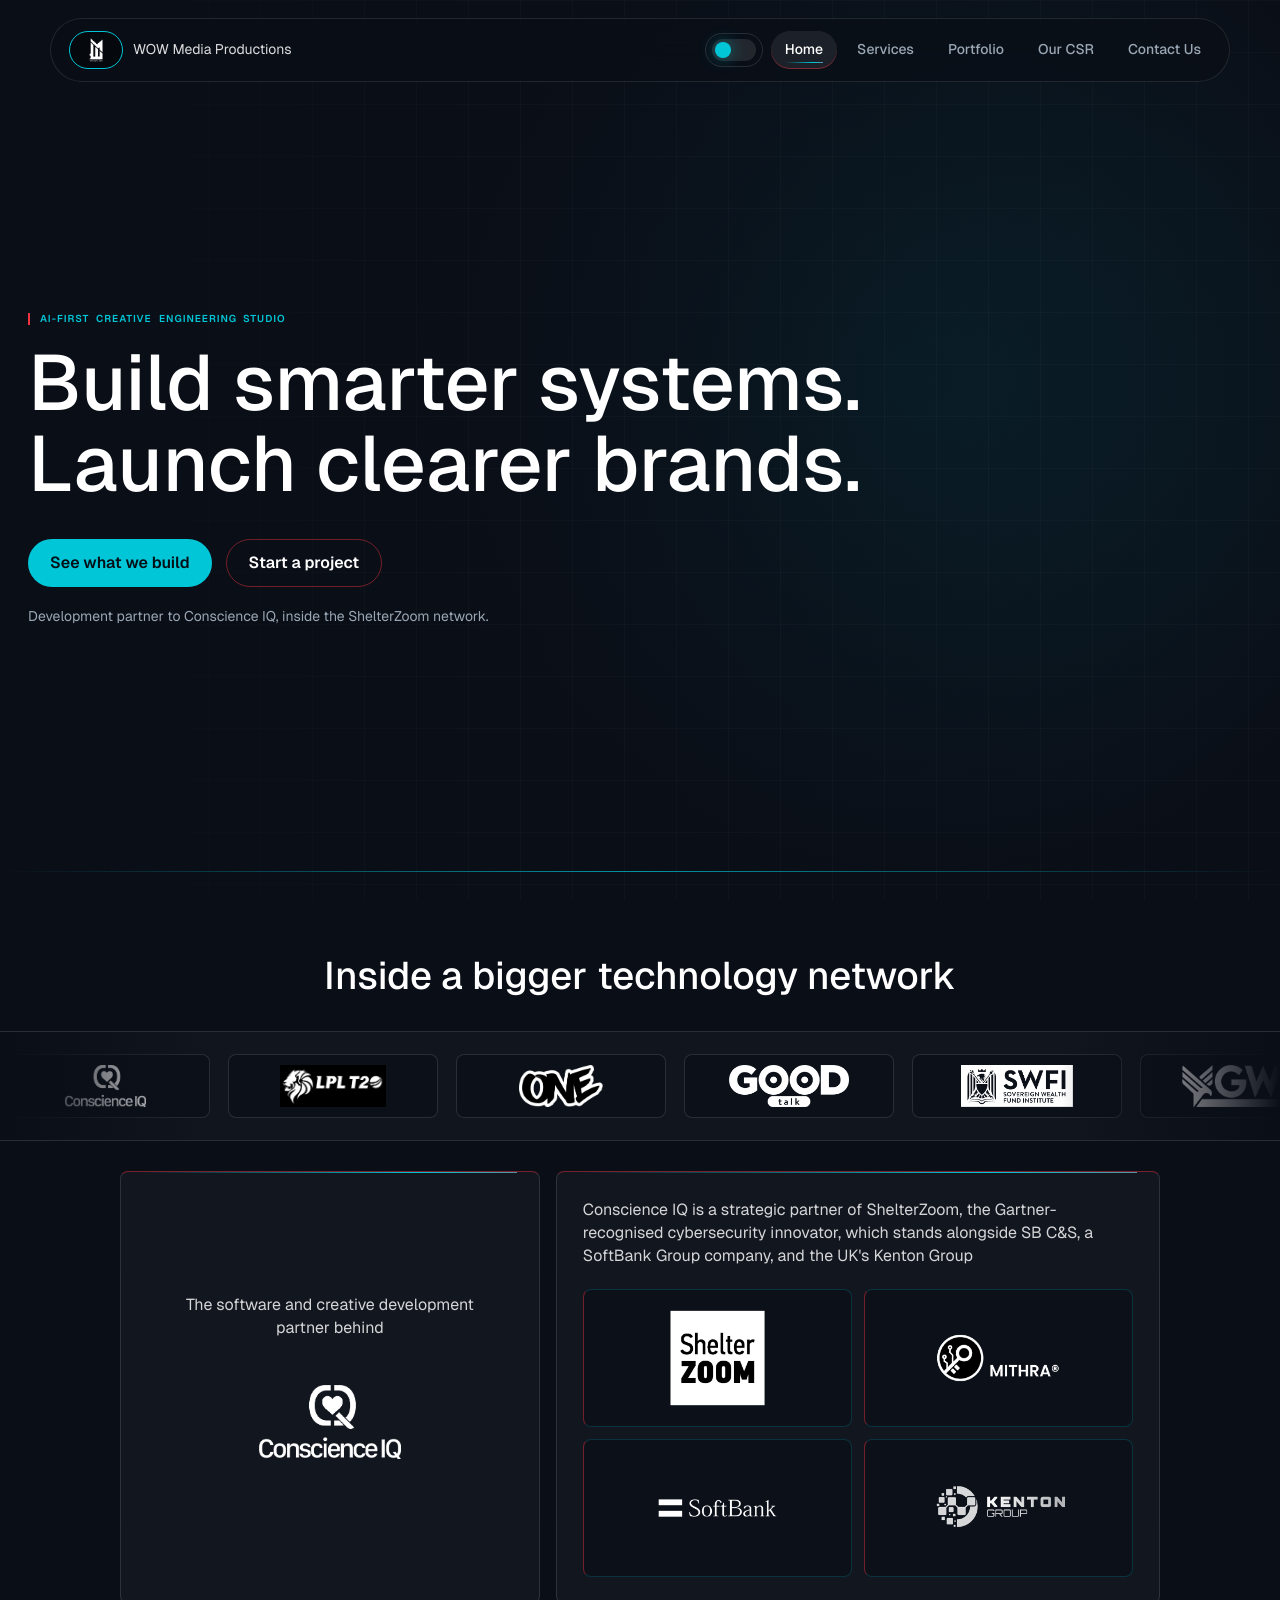
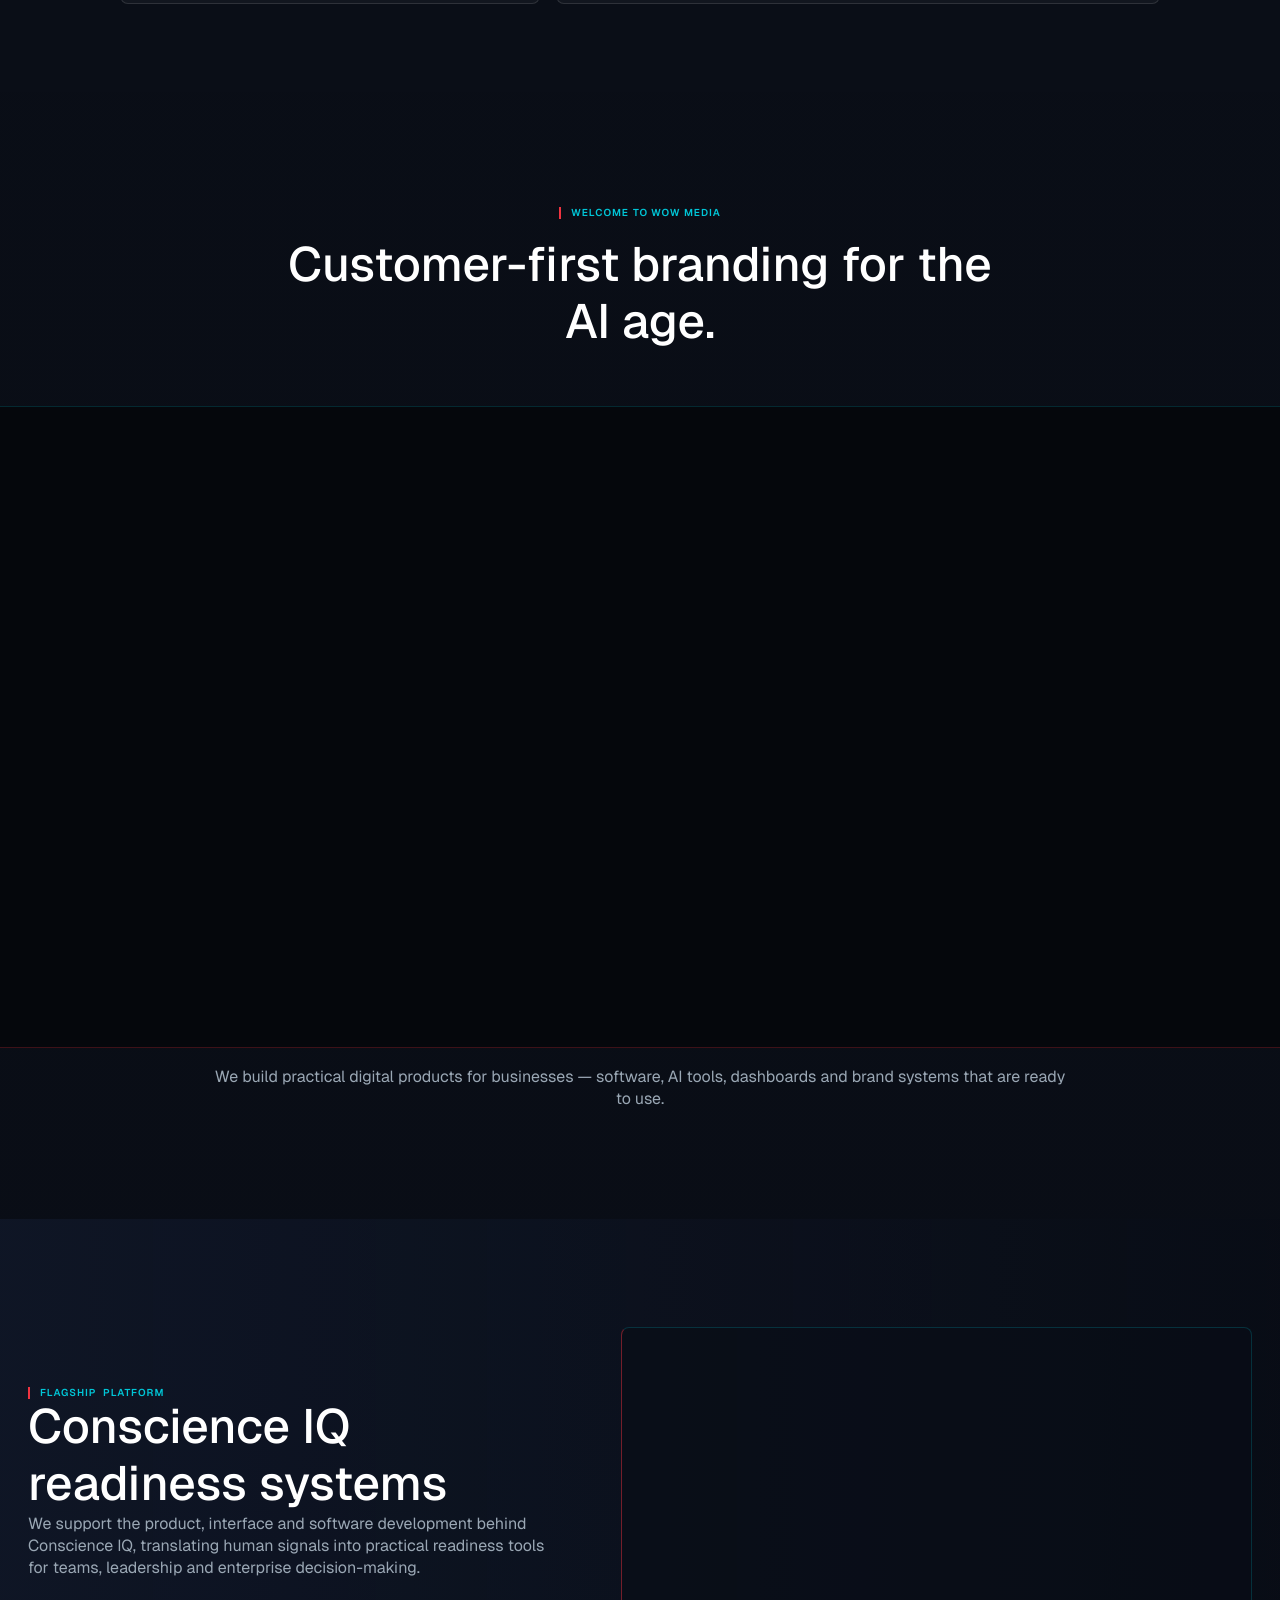
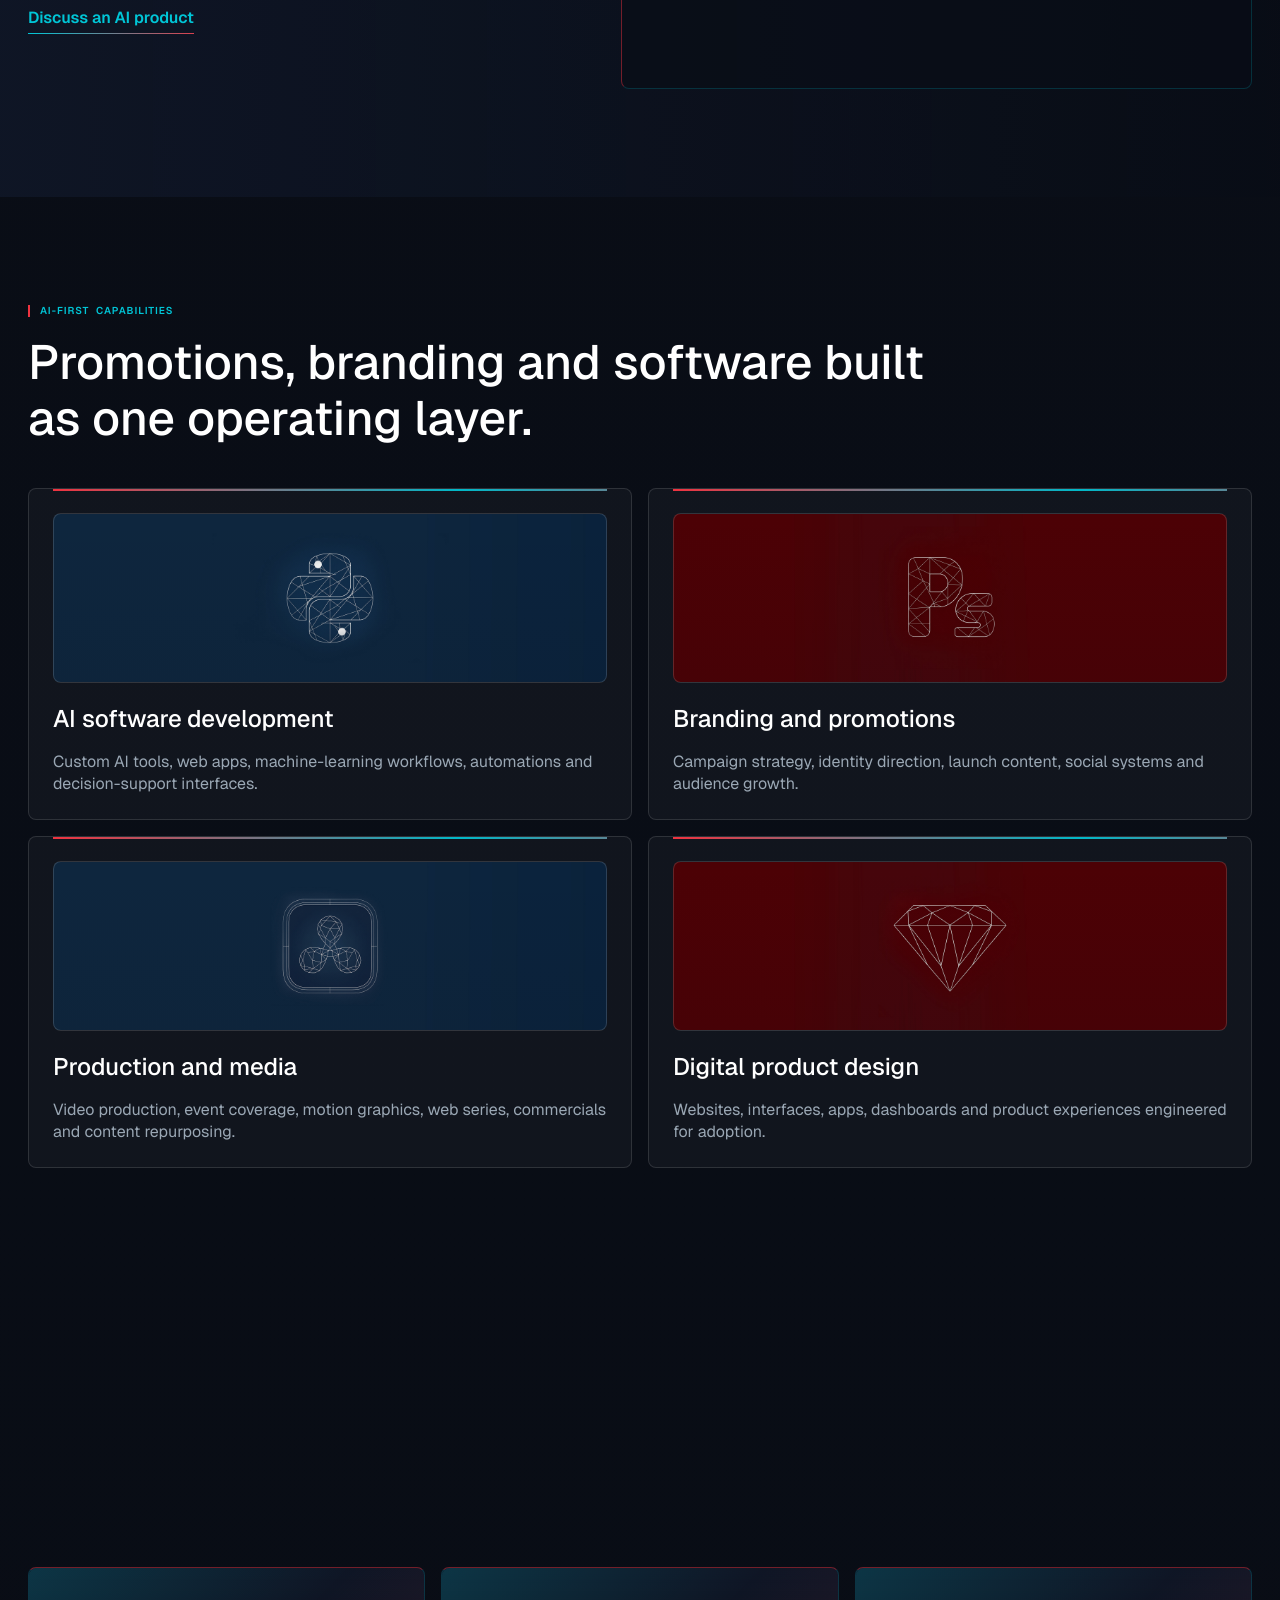
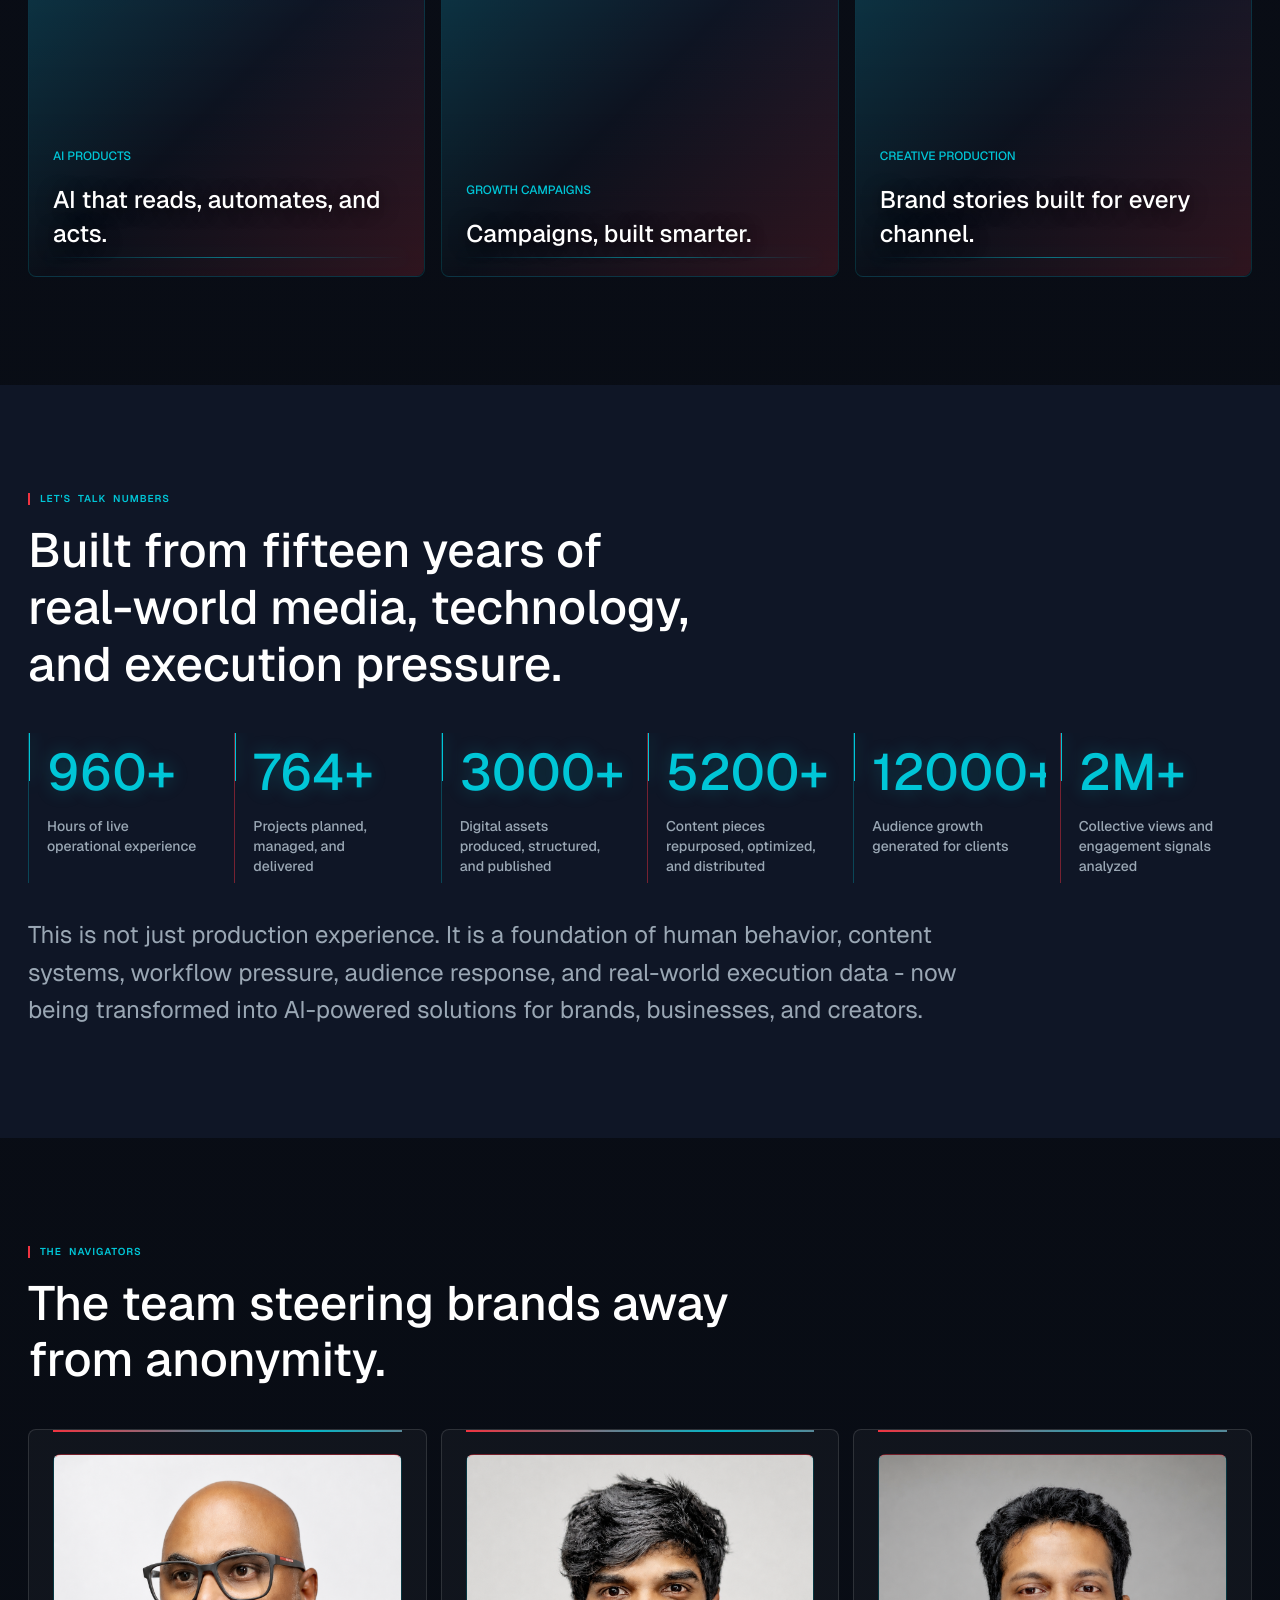
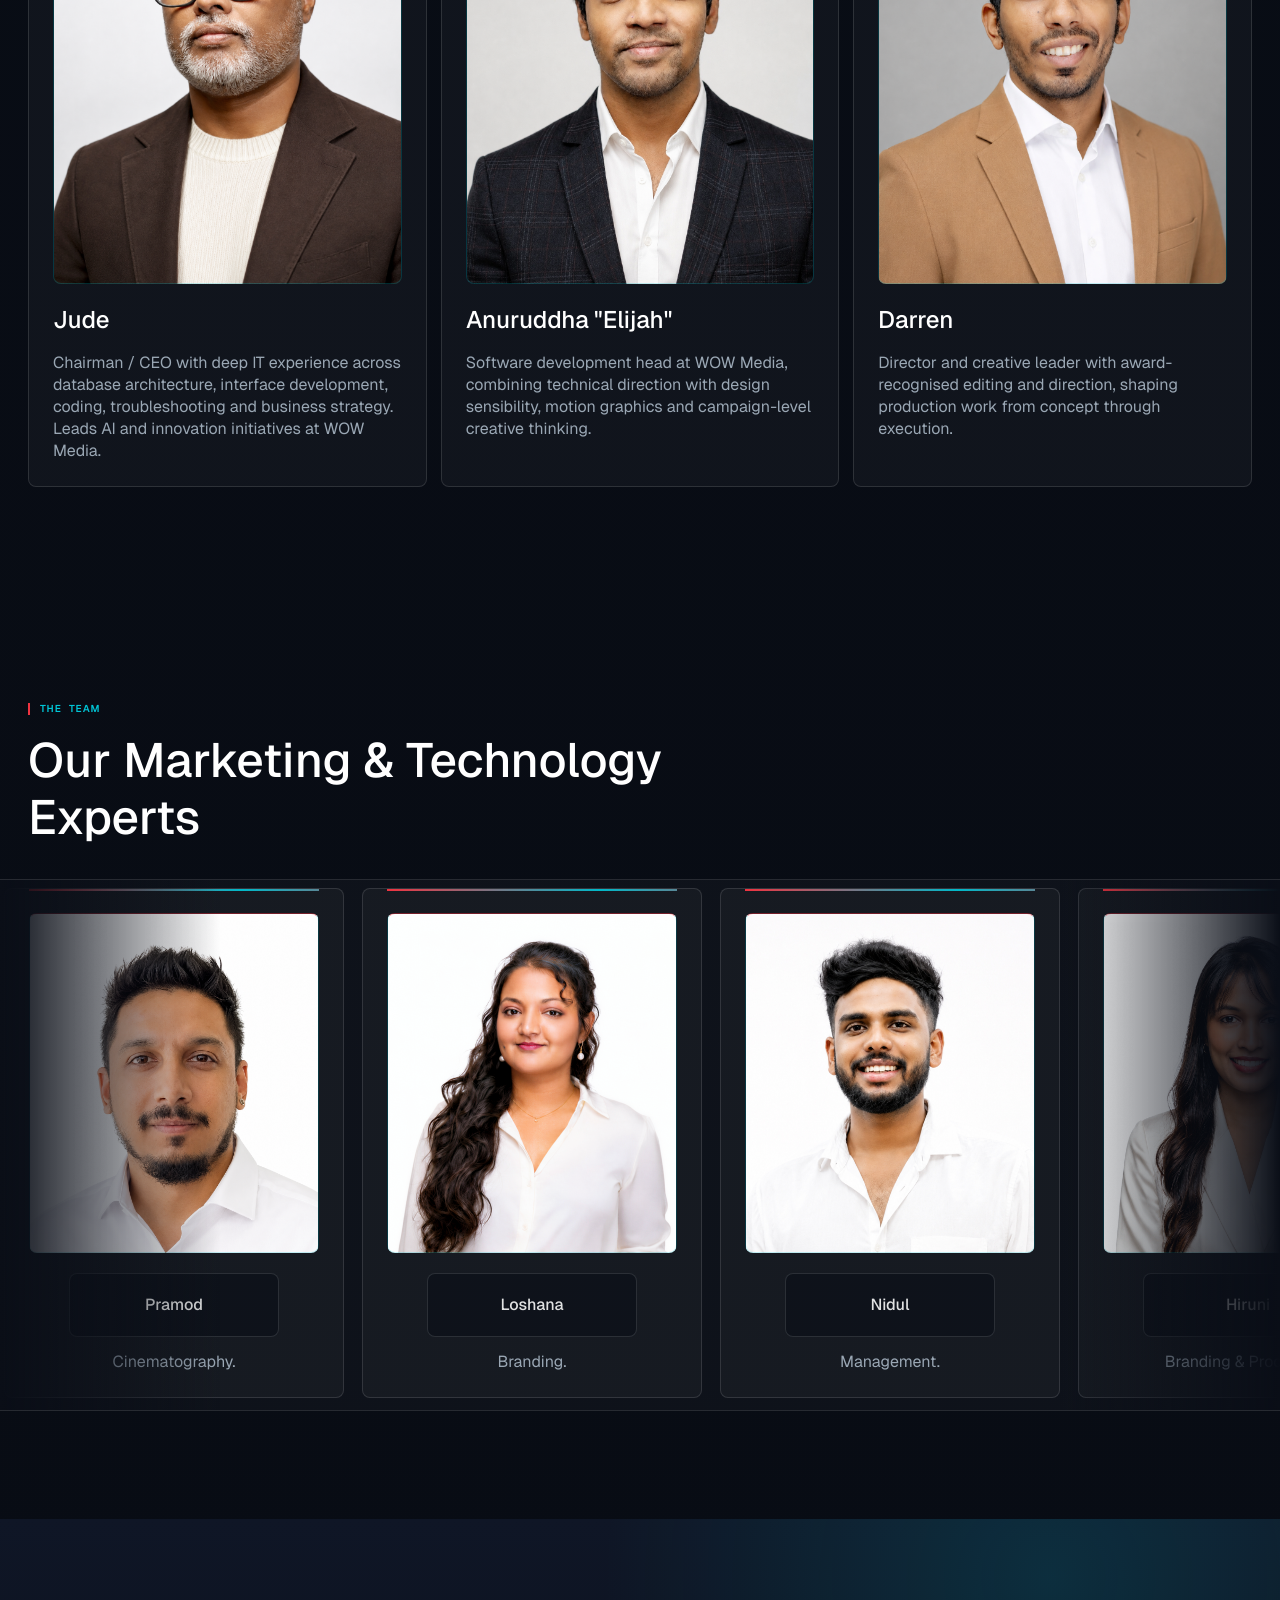
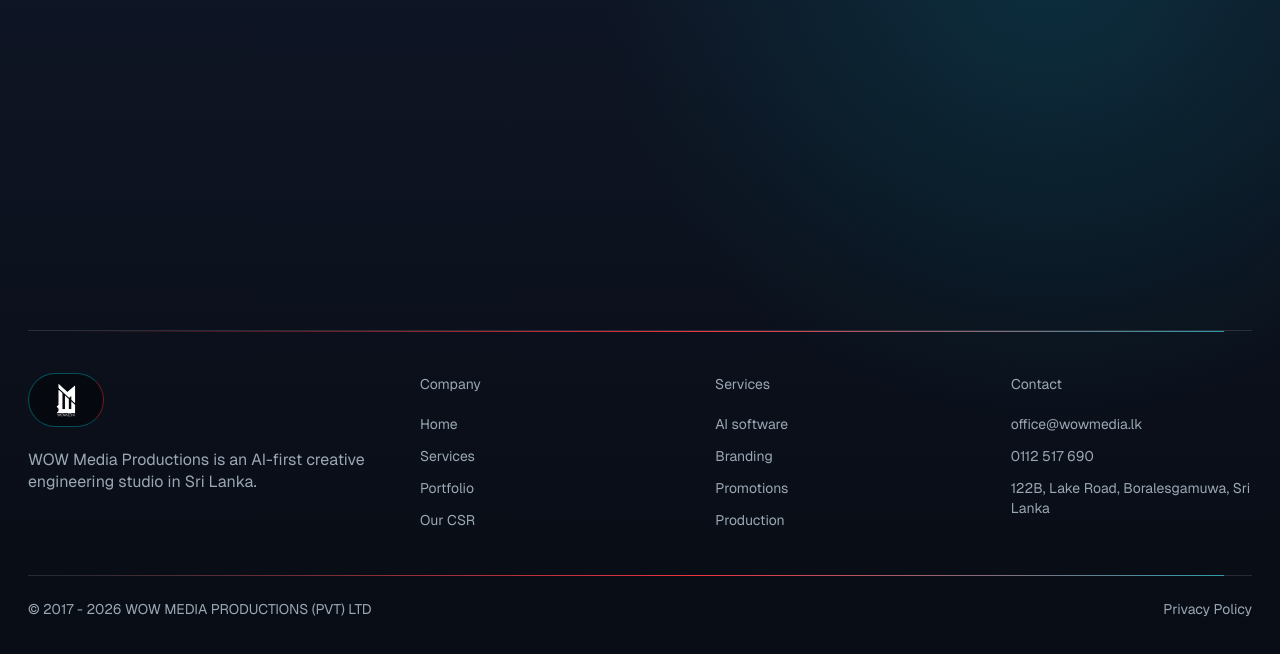
==== commit d3b39c28: "Fix deployed pathway video source" ====
--- a/index.html
+++ b/index.html
@@ -232,7 +232,7 @@
           <div class="pathway-grid">
             <a class="pathway-card pathway-ai" href="contact.html"><video class="pathway-video" autoplay muted loop playsinline preload="metadata" src="1.mp4" aria-hidden="true"></video><span>AI products</span><strong>AI that reads, automates, and acts.</strong></a>
             <a class="pathway-card pathway-growth" href="contact.html"><video class="pathway-video" autoplay muted loop playsinline preload="metadata" src="2.mp4" aria-hidden="true"></video><span>Growth campaigns</span><strong>Campaigns, built smarter.</strong></a>
-            <a class="pathway-card pathway-production" href="contact.html"><video class="pathway-video" autoplay muted loop playsinline preload="metadata" src="https://media.githubusercontent.com/media/wowmedia-lk/wmp-site/clean-main/3v2.mp4" aria-hidden="true"></video><span>Creative production</span><strong>Brand stories built for every channel.</strong></a>
+            <a class="pathway-card pathway-production" href="contact.html"><video class="pathway-video" autoplay muted loop playsinline preload="metadata" aria-hidden="true"><source src="https://media.githubusercontent.com/media/NipuniThakshila2000/WOWMedia-Productions/clean-main/3v2.mp4" type="video/mp4"><source src="https://media.githubusercontent.com/media/wowmedia-lk/wmp-site/clean-main/3v2.mp4" type="video/mp4"></video><span>Creative production</span><strong>Brand stories built for every channel.</strong></a>
           </div>
         </section>
 
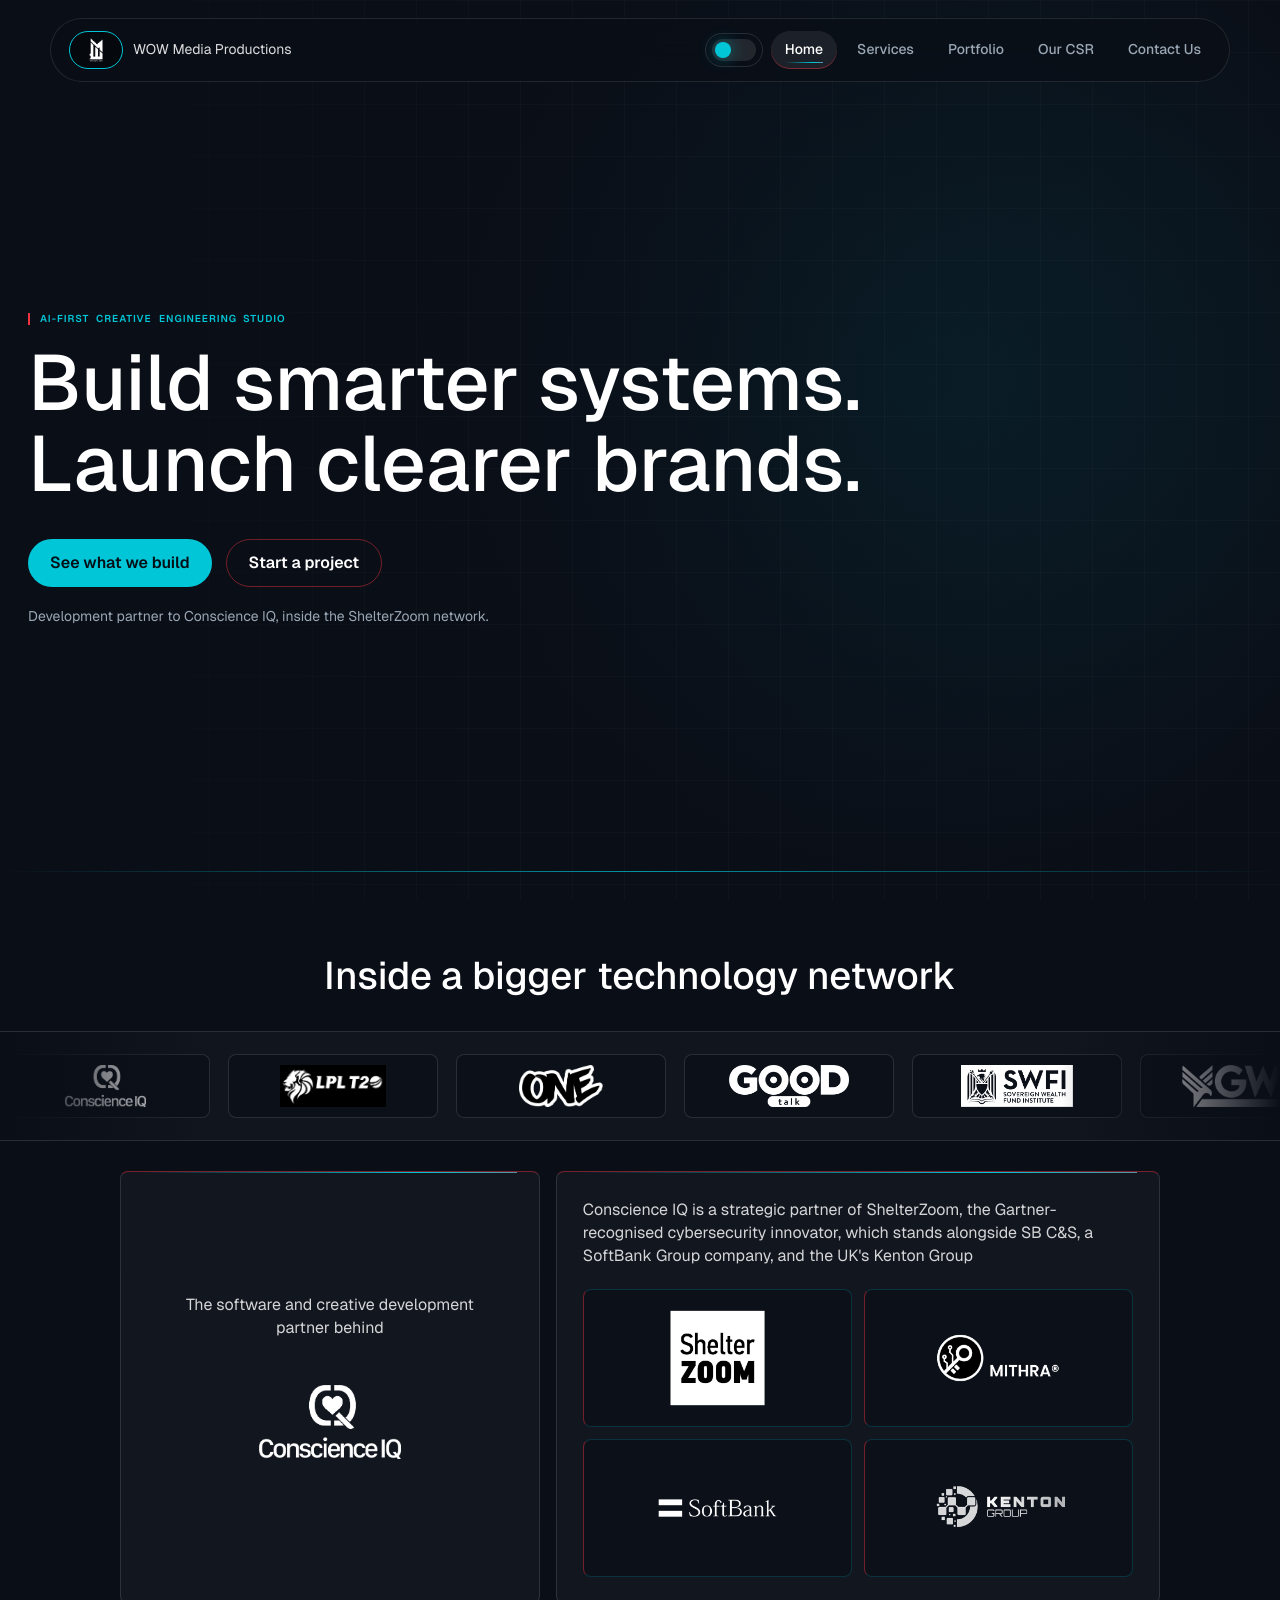
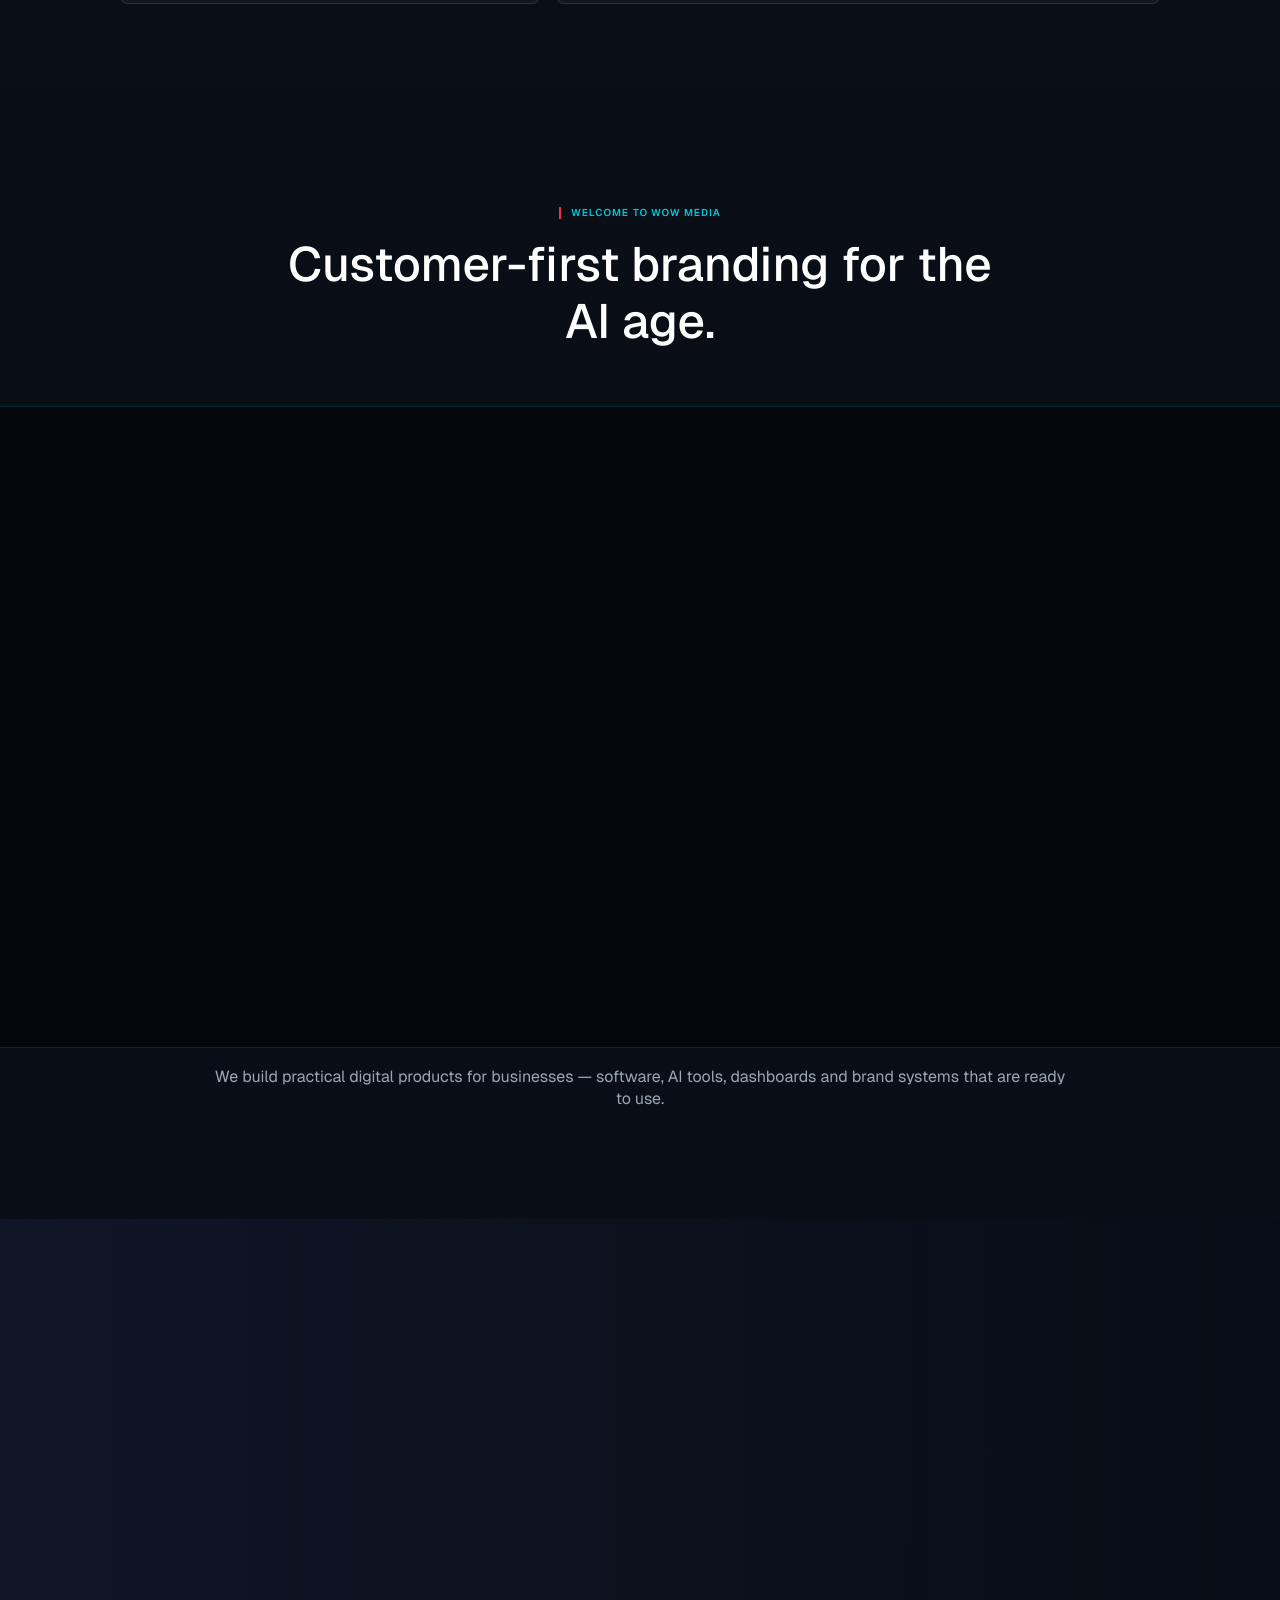
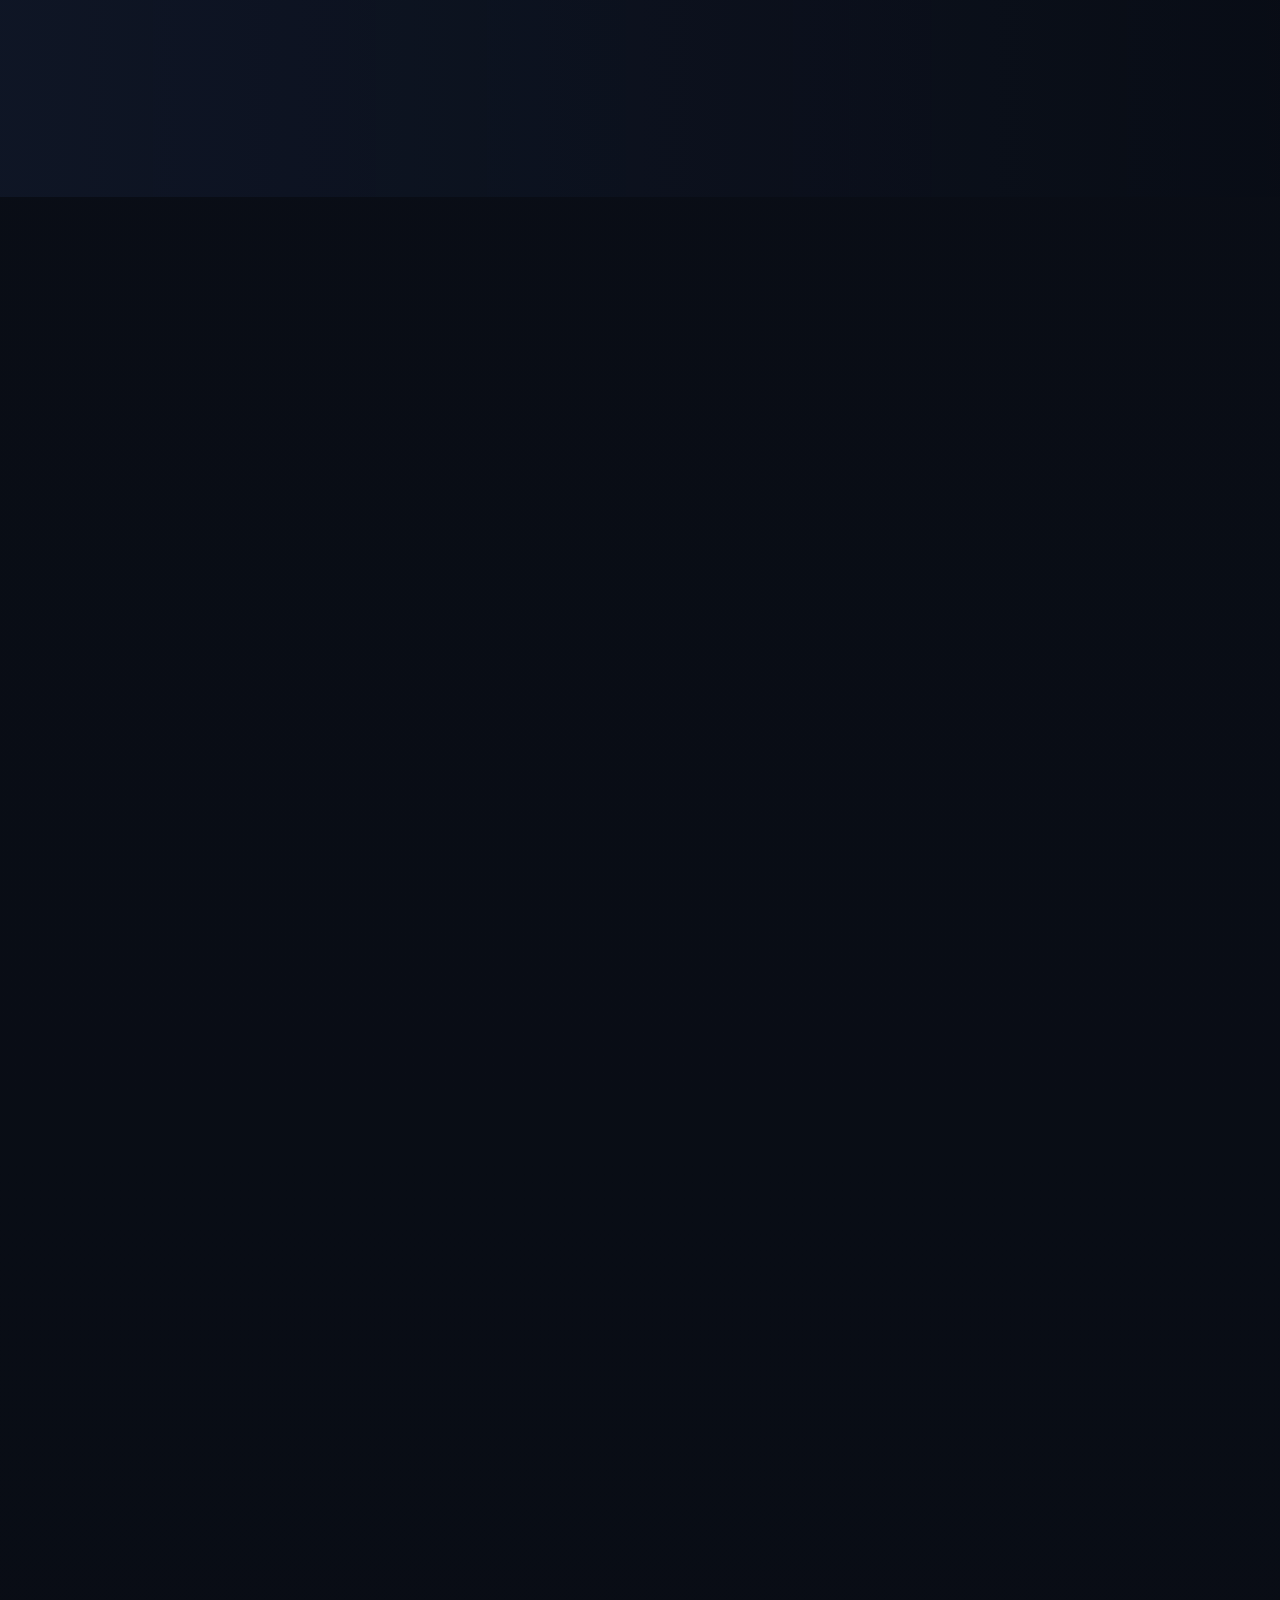
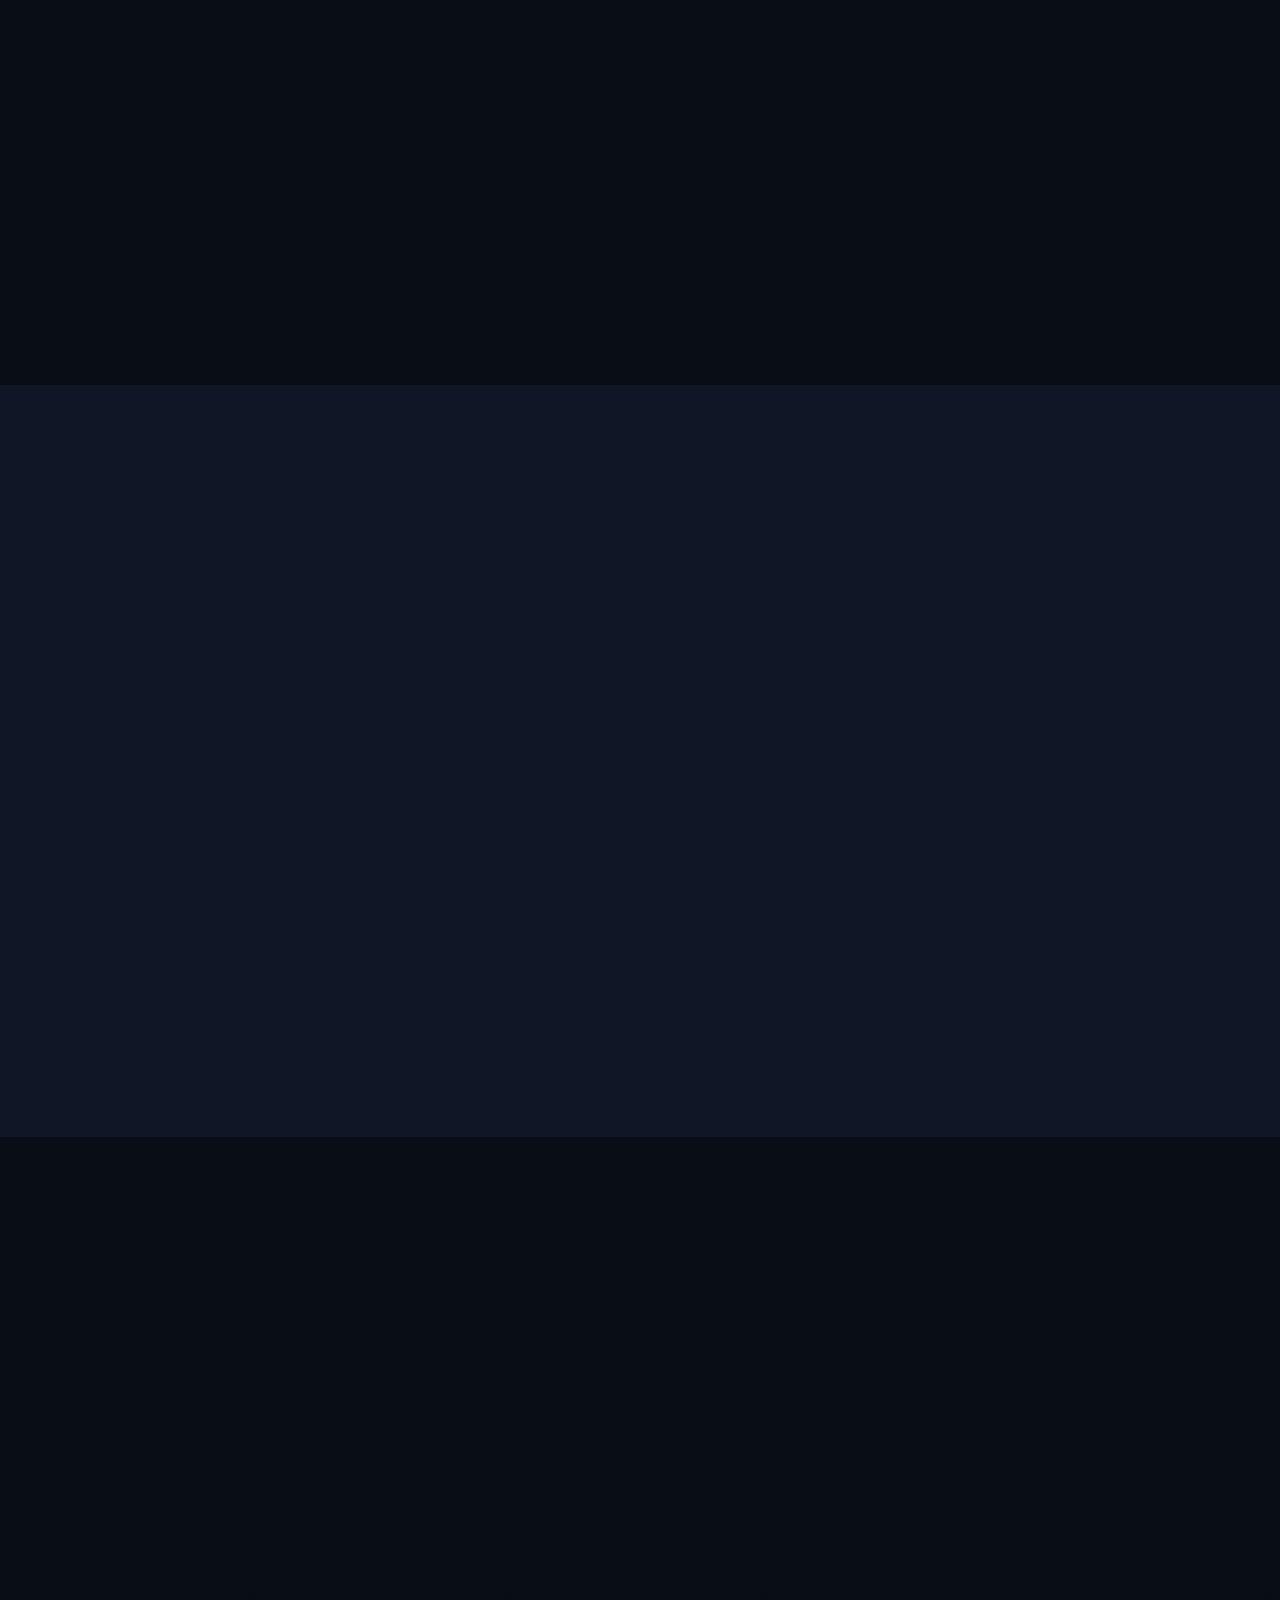
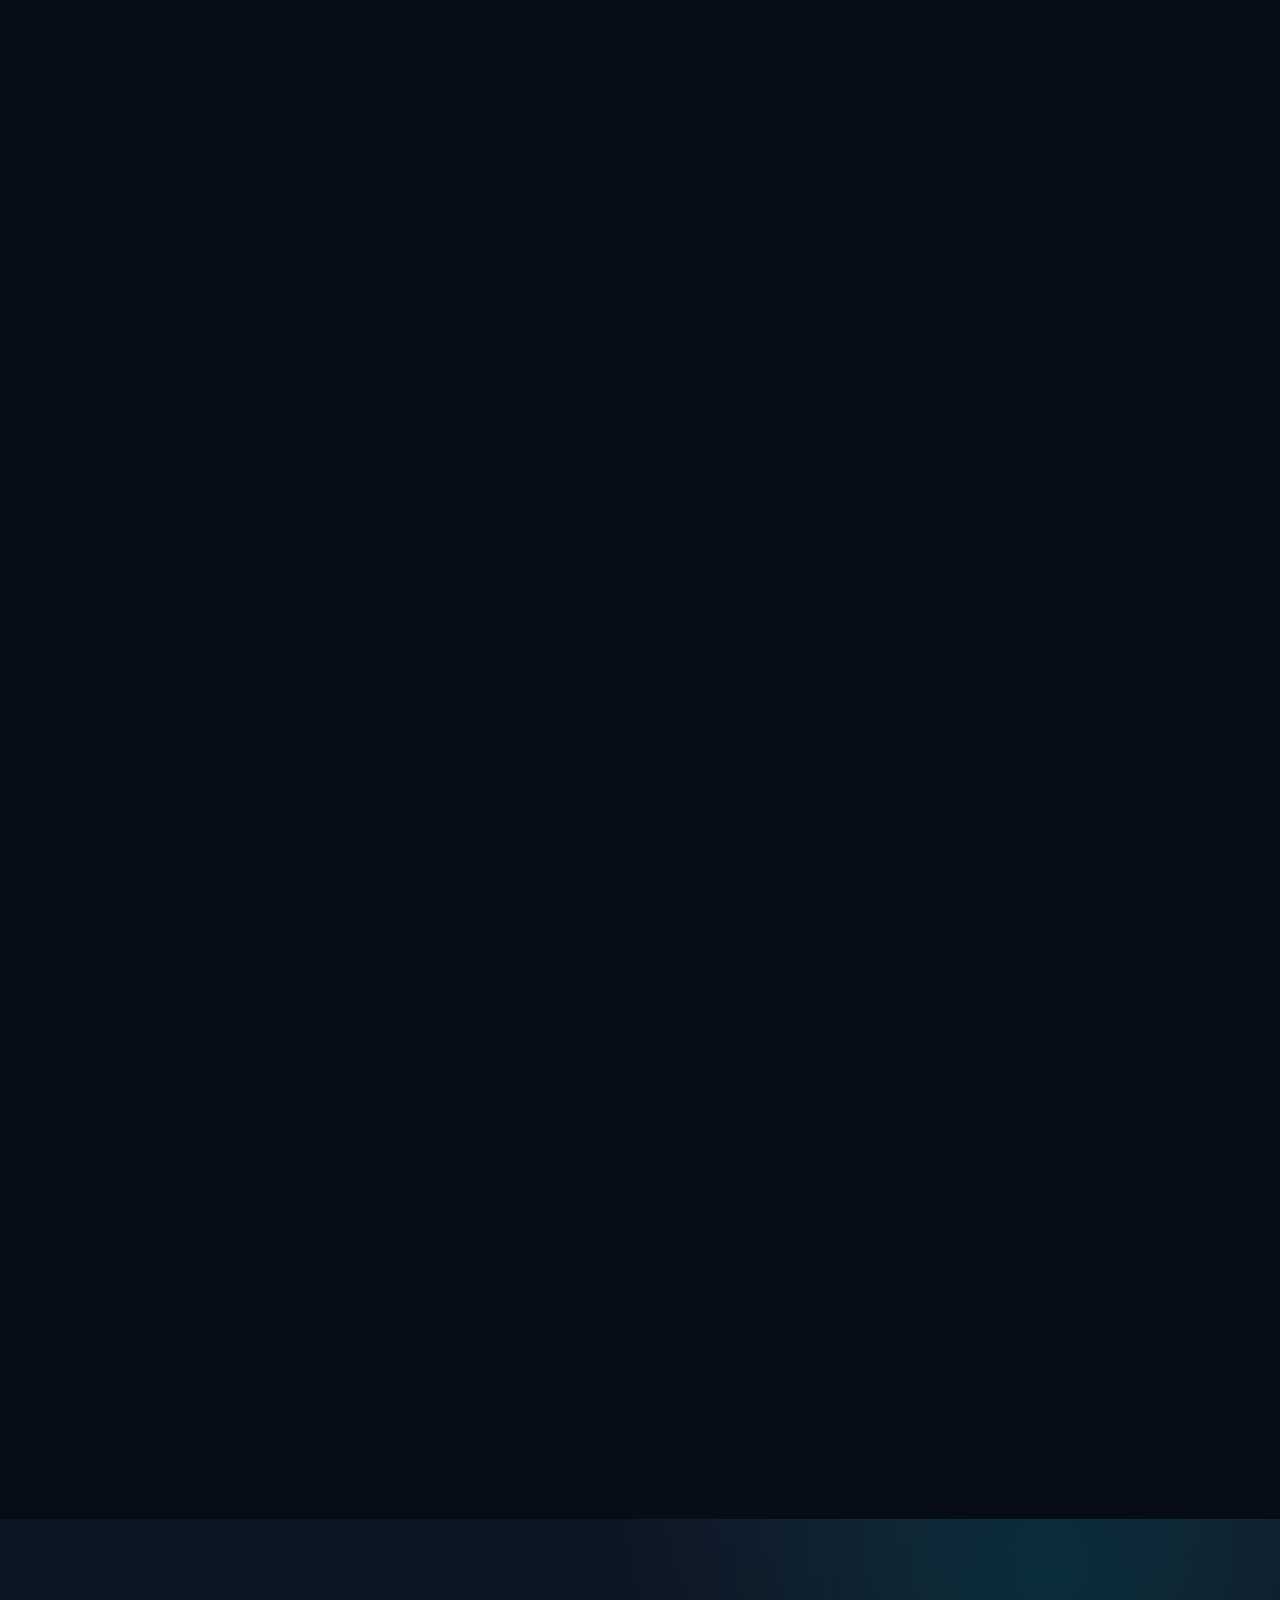
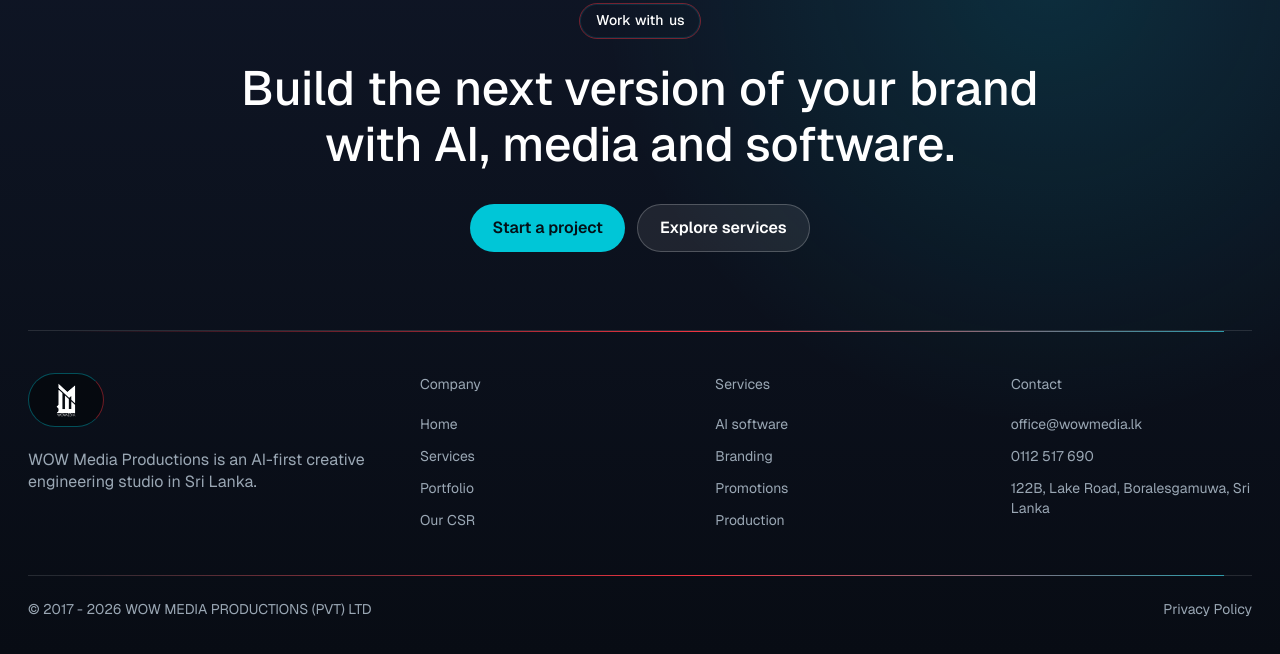
==== commit 0cabbf8c: "Improve media loading performance" ====
--- a/index.html
+++ b/index.html
@@ -95,7 +95,7 @@
 
       <main id="top">
         <section class="hero section">
-          <video class="hero-video" autoplay muted loop playsinline aria-hidden="true">
+          <video class="hero-video" muted loop playsinline preload="metadata" aria-hidden="true">
             <source src="Timeline%201.mp4" type="video/mp4">
           </video>
           <div class="hero-grid">
@@ -192,7 +192,7 @@
           </div>
           <div class="intro-copy">
             <div class="intro-video-banner">
-              <video autoplay muted loop playsinline preload="metadata" src="line.mp4"></video>
+              <video muted loop playsinline preload="none" data-src="line.mp4"></video>
             </div>
             <p>We build practical digital products for businesses — software, AI tools, dashboards and brand systems that are ready to use.</p>
           </div>
@@ -210,7 +210,7 @@
             <a class="text-link" href="contact.html">Discuss an AI product</a>
           </div>
           <div class="diagnostic-board product-video-panel" aria-hidden="true">
-            <video class="product-video" autoplay muted loop playsinline preload="metadata" src="https://media.githubusercontent.com/media/NipuniThakshila2000/WOWMedia-Productions/main/CIQ%20x%20Healthcare%20Low%20Res.mp4"></video>
+            <video class="product-video" muted loop playsinline preload="none" data-src="https://media.githubusercontent.com/media/NipuniThakshila2000/WOWMedia-Productions/main/CIQ%20x%20Healthcare%20Low%20Res.mp4"></video>
           </div>
         </section>
 
@@ -230,9 +230,9 @@
         <section class="section pathways">
           <div class="section-heading wide"><p class="eyebrow">Select your pathway</p><h2>Choose the team you need now, then scale into the next layer.</h2></div>
           <div class="pathway-grid">
-            <a class="pathway-card pathway-ai" href="contact.html"><video class="pathway-video" autoplay muted loop playsinline preload="metadata" src="1.mp4" aria-hidden="true"></video><span>AI products</span><strong>AI that reads, automates, and acts.</strong></a>
-            <a class="pathway-card pathway-growth" href="contact.html"><video class="pathway-video" autoplay muted loop playsinline preload="metadata" src="2.mp4" aria-hidden="true"></video><span>Growth campaigns</span><strong>Campaigns, built smarter.</strong></a>
-            <a class="pathway-card pathway-production" href="contact.html"><video class="pathway-video" autoplay muted loop playsinline preload="metadata" aria-hidden="true"><source src="https://media.githubusercontent.com/media/NipuniThakshila2000/WOWMedia-Productions/clean-main/3v2.mp4" type="video/mp4"><source src="https://media.githubusercontent.com/media/wowmedia-lk/wmp-site/clean-main/3v2.mp4" type="video/mp4"></video><span>Creative production</span><strong>Brand stories built for every channel.</strong></a>
+            <a class="pathway-card pathway-ai" href="contact.html"><video class="pathway-video" muted loop playsinline preload="none" data-src="1.mp4" aria-hidden="true"></video><span>AI products</span><strong>AI that reads, automates, and acts.</strong></a>
+            <a class="pathway-card pathway-growth" href="contact.html"><video class="pathway-video" muted loop playsinline preload="none" data-src="2.mp4" aria-hidden="true"></video><span>Growth campaigns</span><strong>Campaigns, built smarter.</strong></a>
+            <a class="pathway-card pathway-production" href="contact.html"><video class="pathway-video" muted loop playsinline preload="none" aria-hidden="true"><source data-src="https://media.githubusercontent.com/media/NipuniThakshila2000/WOWMedia-Productions/clean-main/3v2.mp4" type="video/mp4"><source data-src="https://media.githubusercontent.com/media/wowmedia-lk/wmp-site/clean-main/3v2.mp4" type="video/mp4"></video><span>Creative production</span><strong>Brand stories built for every channel.</strong></a>
           </div>
         </section>
 
@@ -332,6 +332,6 @@
         </div>
       </footer>
     </div>
-    <script src="script.js"></script>
+    <script src="script.js" defer></script>
   </body>
 </html>
--- a/styles.css
+++ b/styles.css
@@ -380,6 +380,11 @@
   width: 100%;
   margin: 0 auto;
   padding: 108px var(--gutter);
+}
+
+.section:not(.hero):not(.page-hero) {
+  content-visibility: auto;
+  contain-intrinsic-size: auto 900px;
 }
 
 .hero {
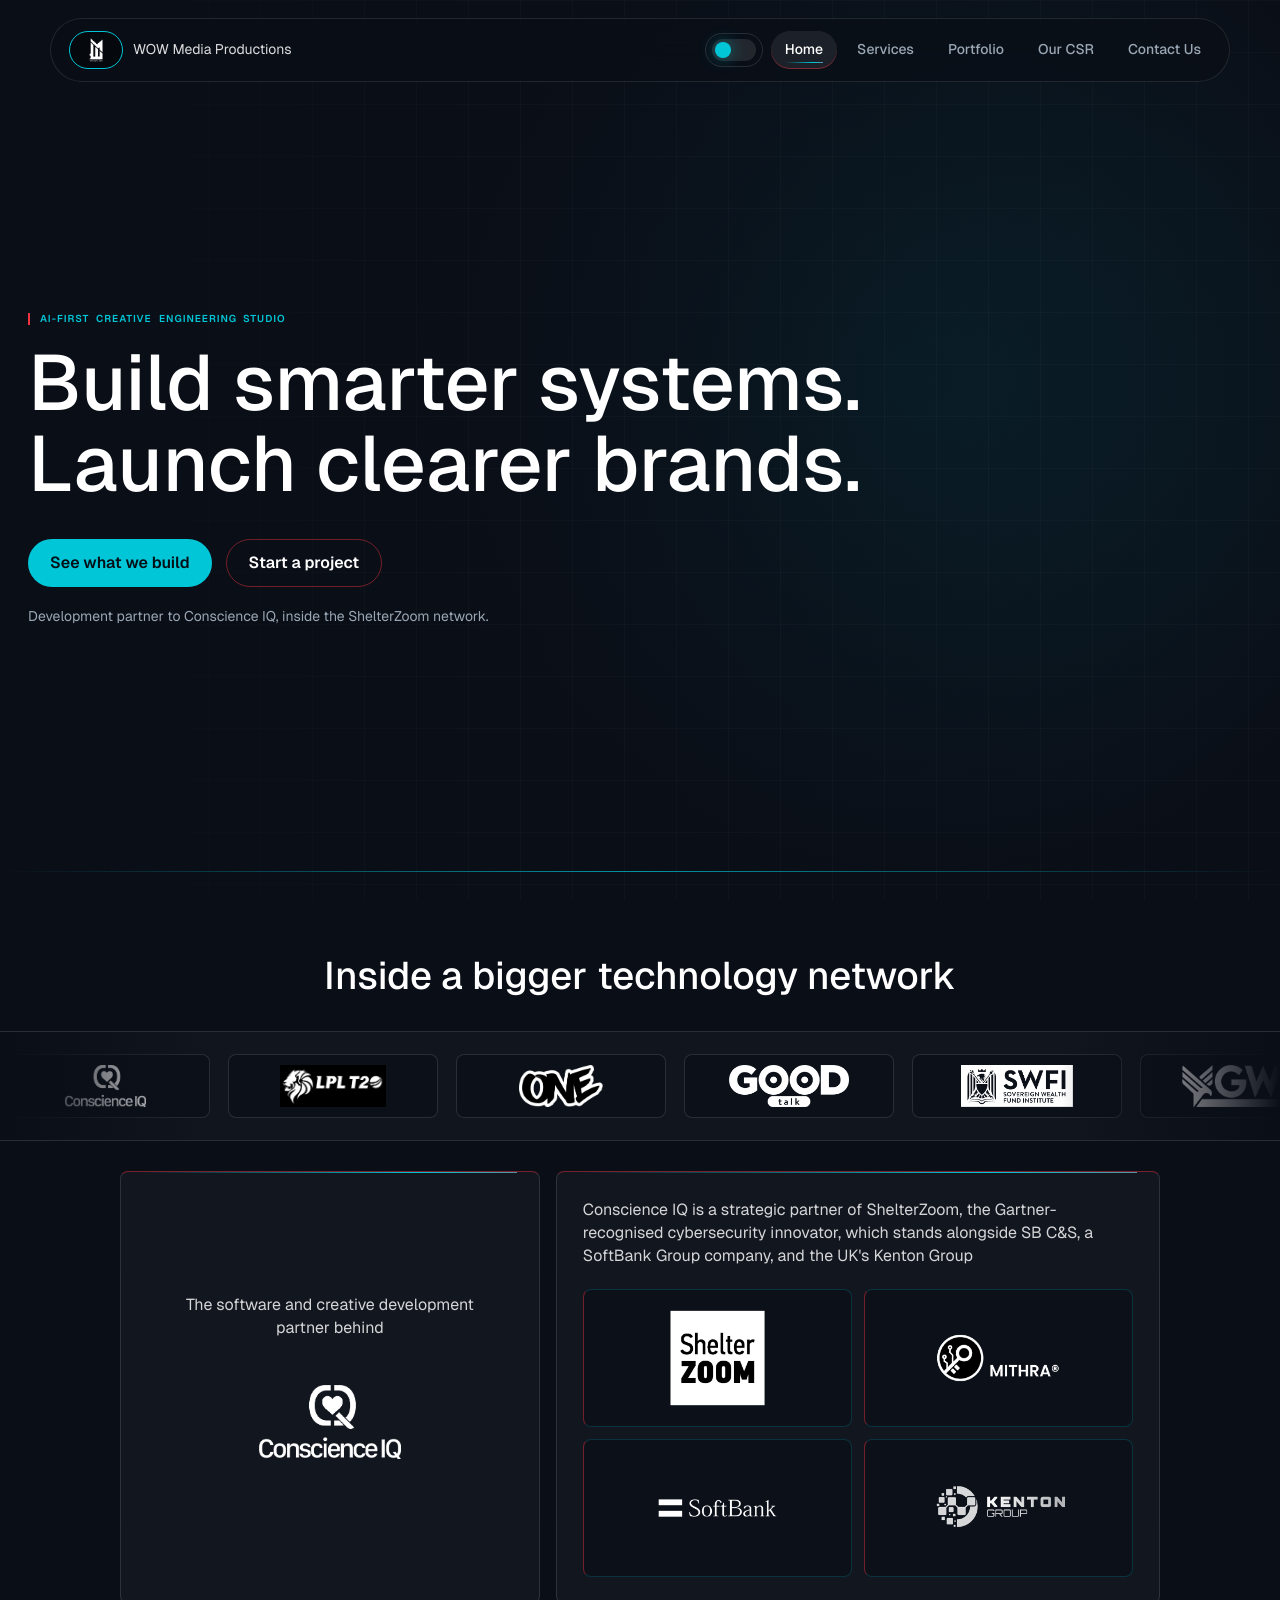
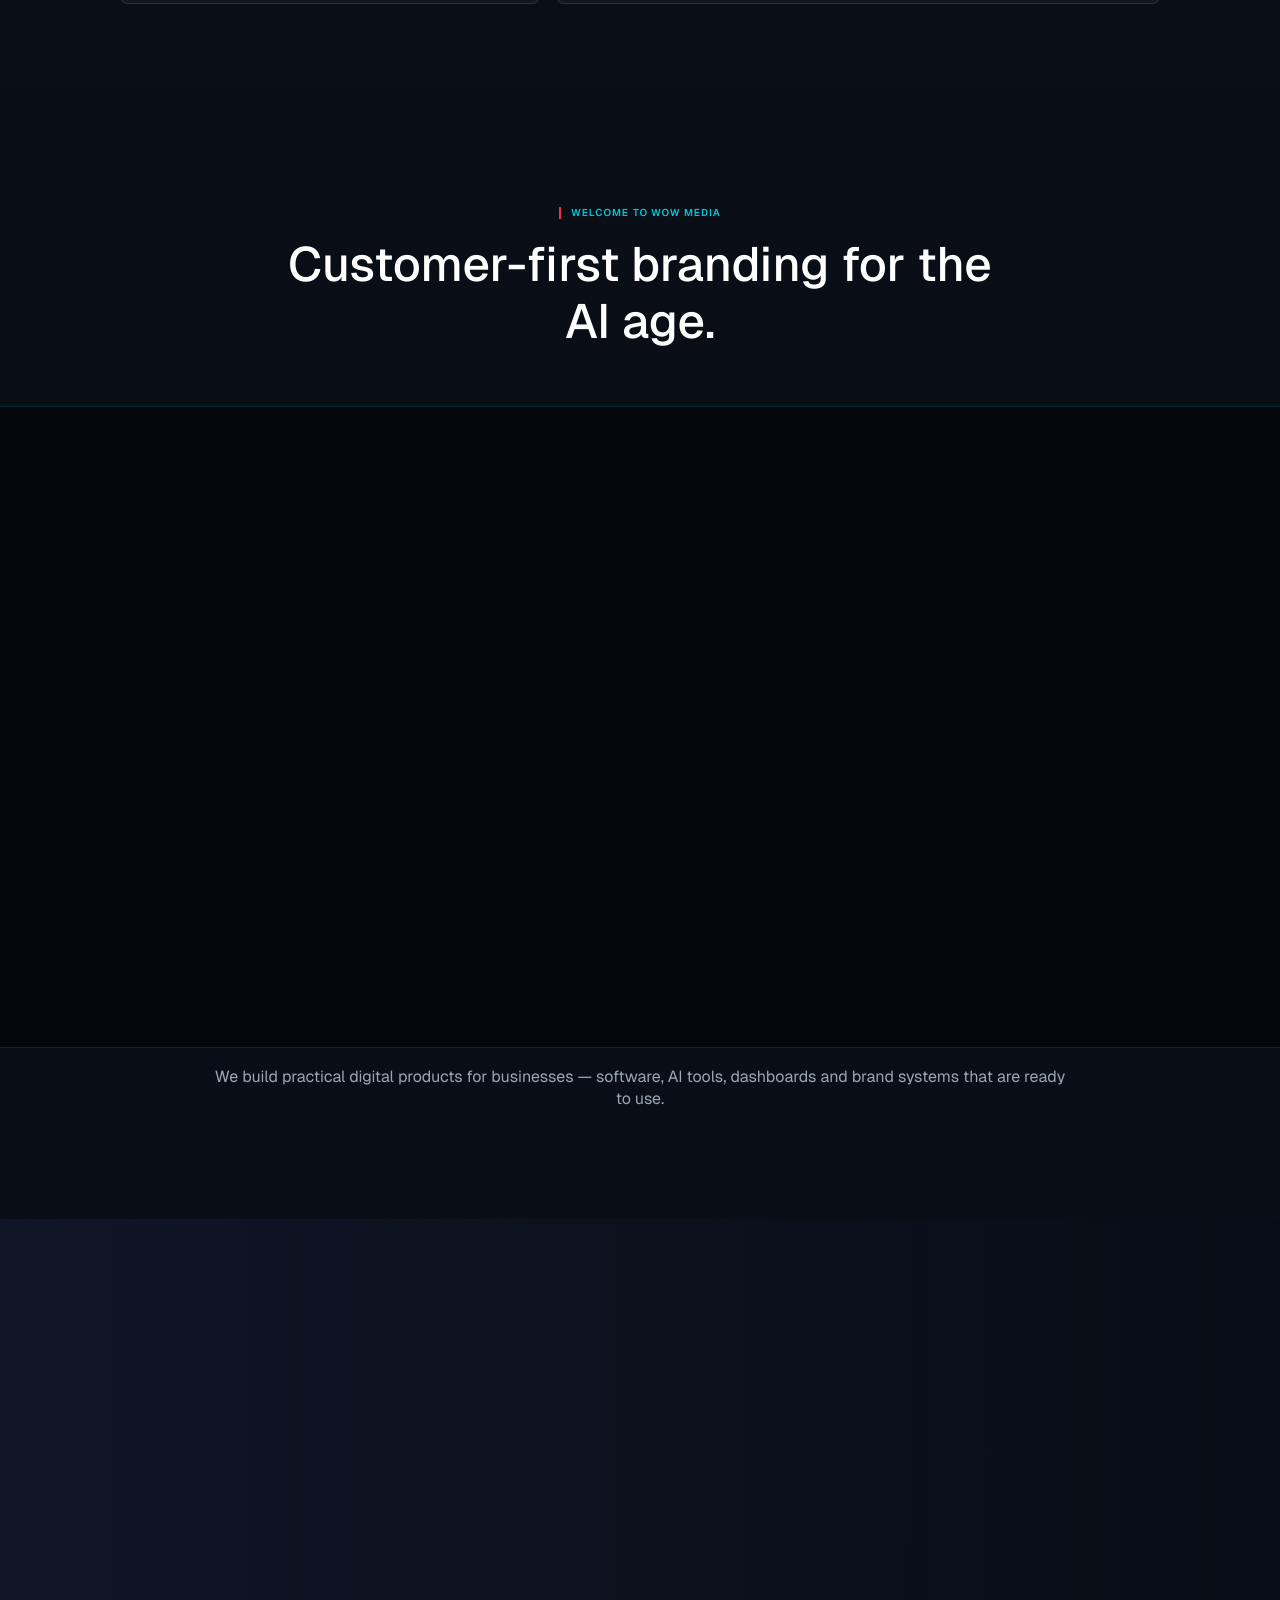
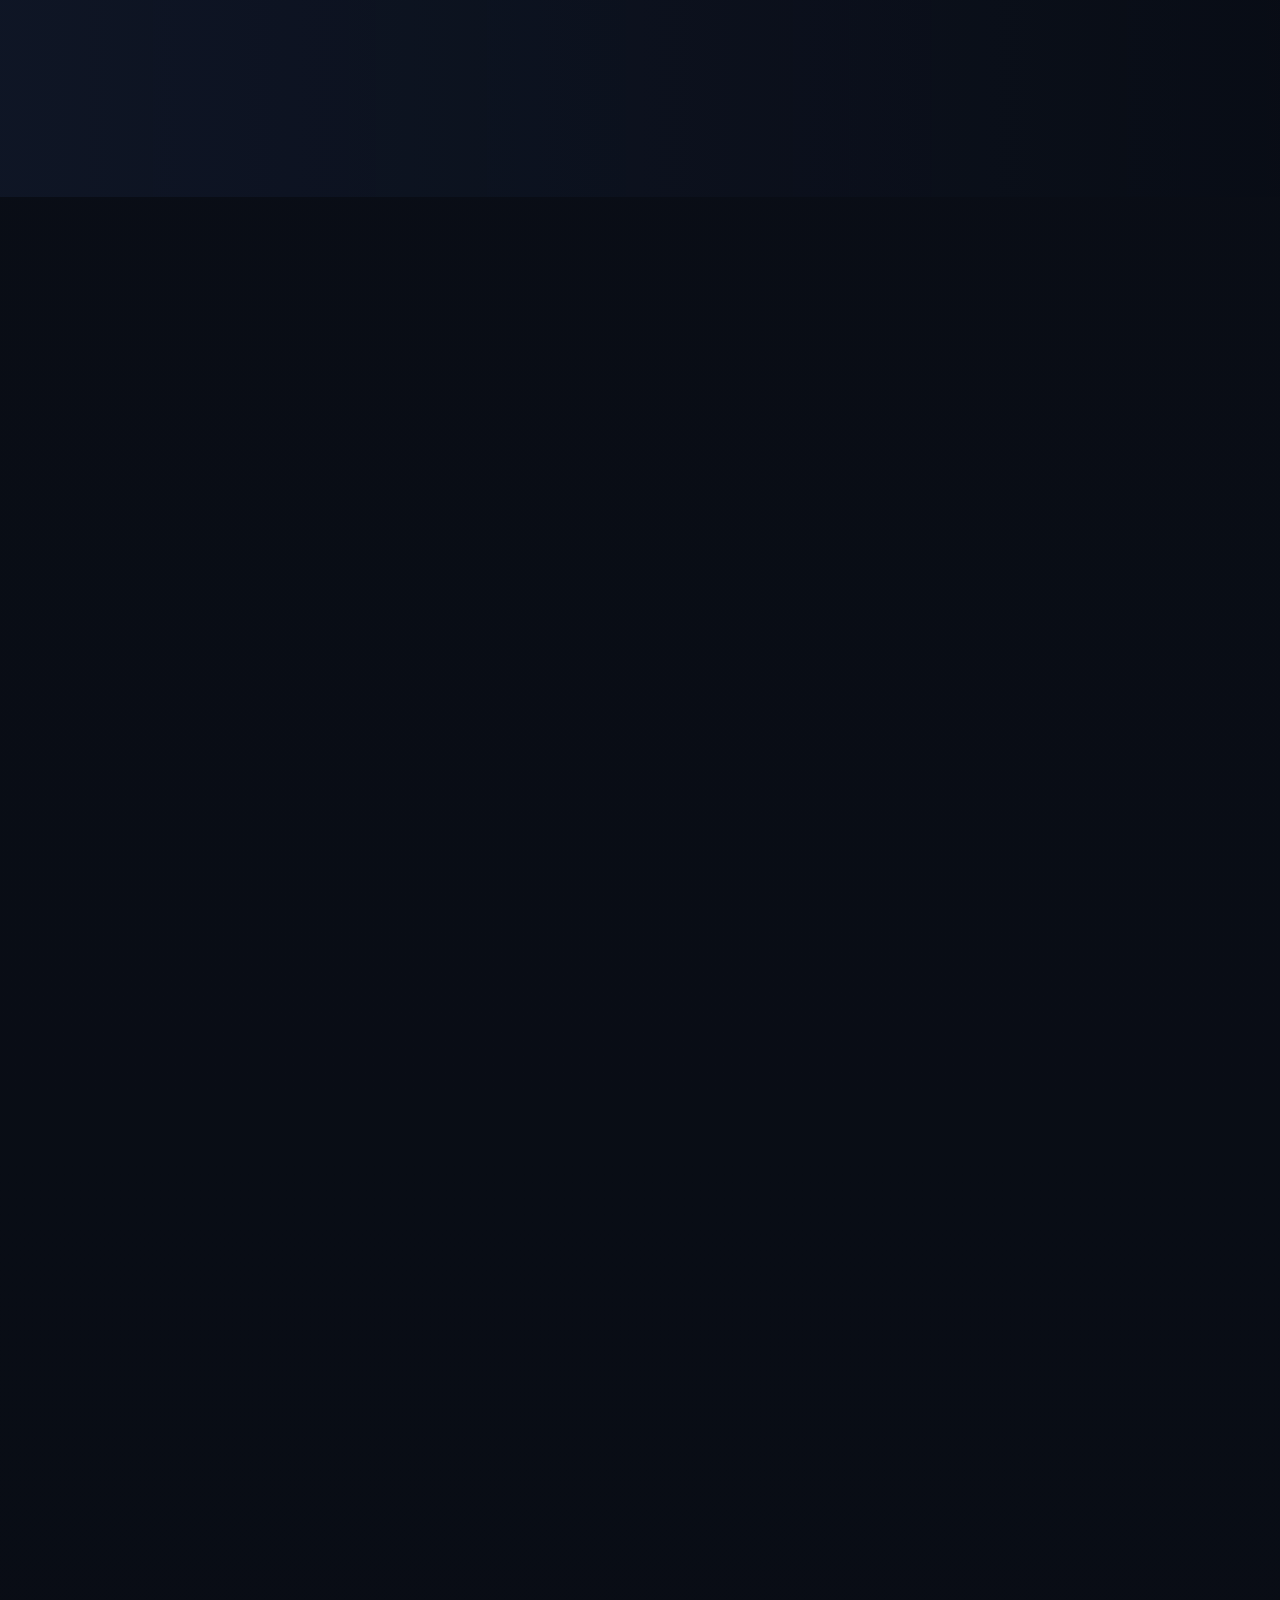
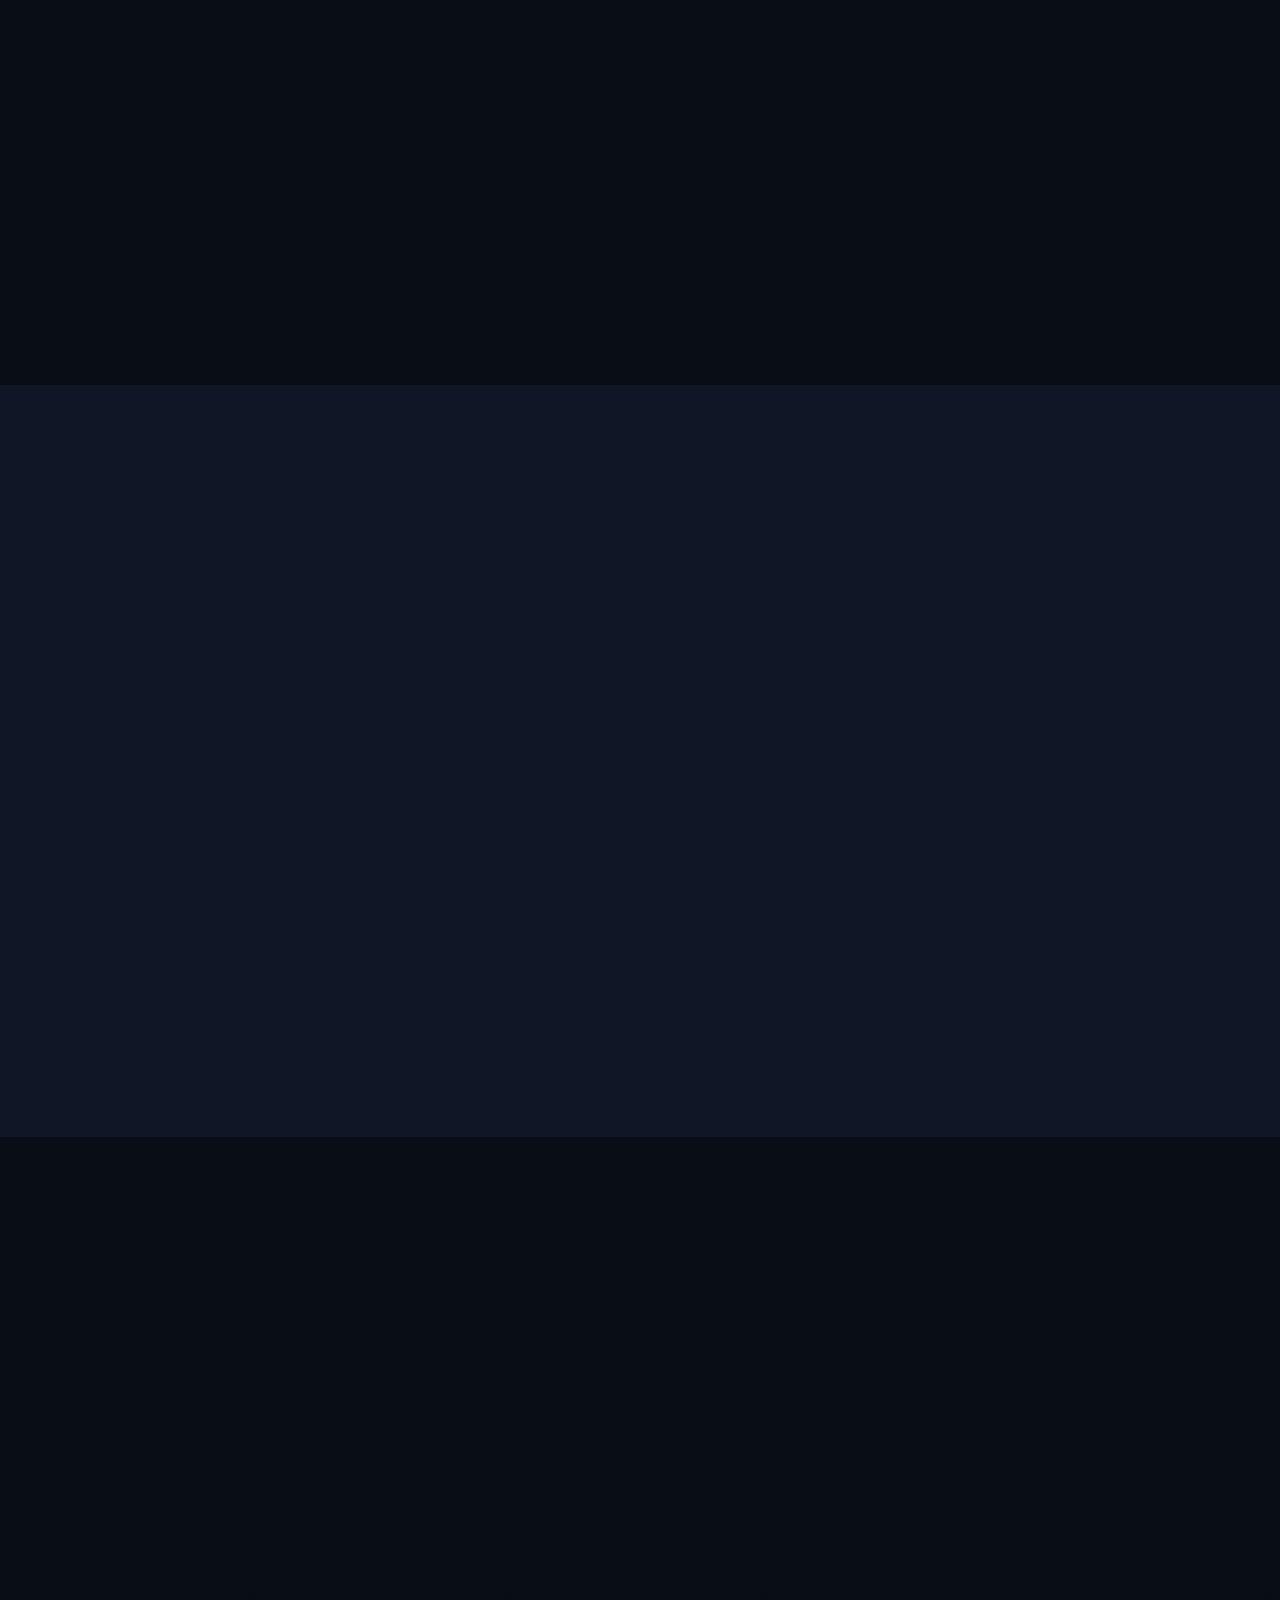
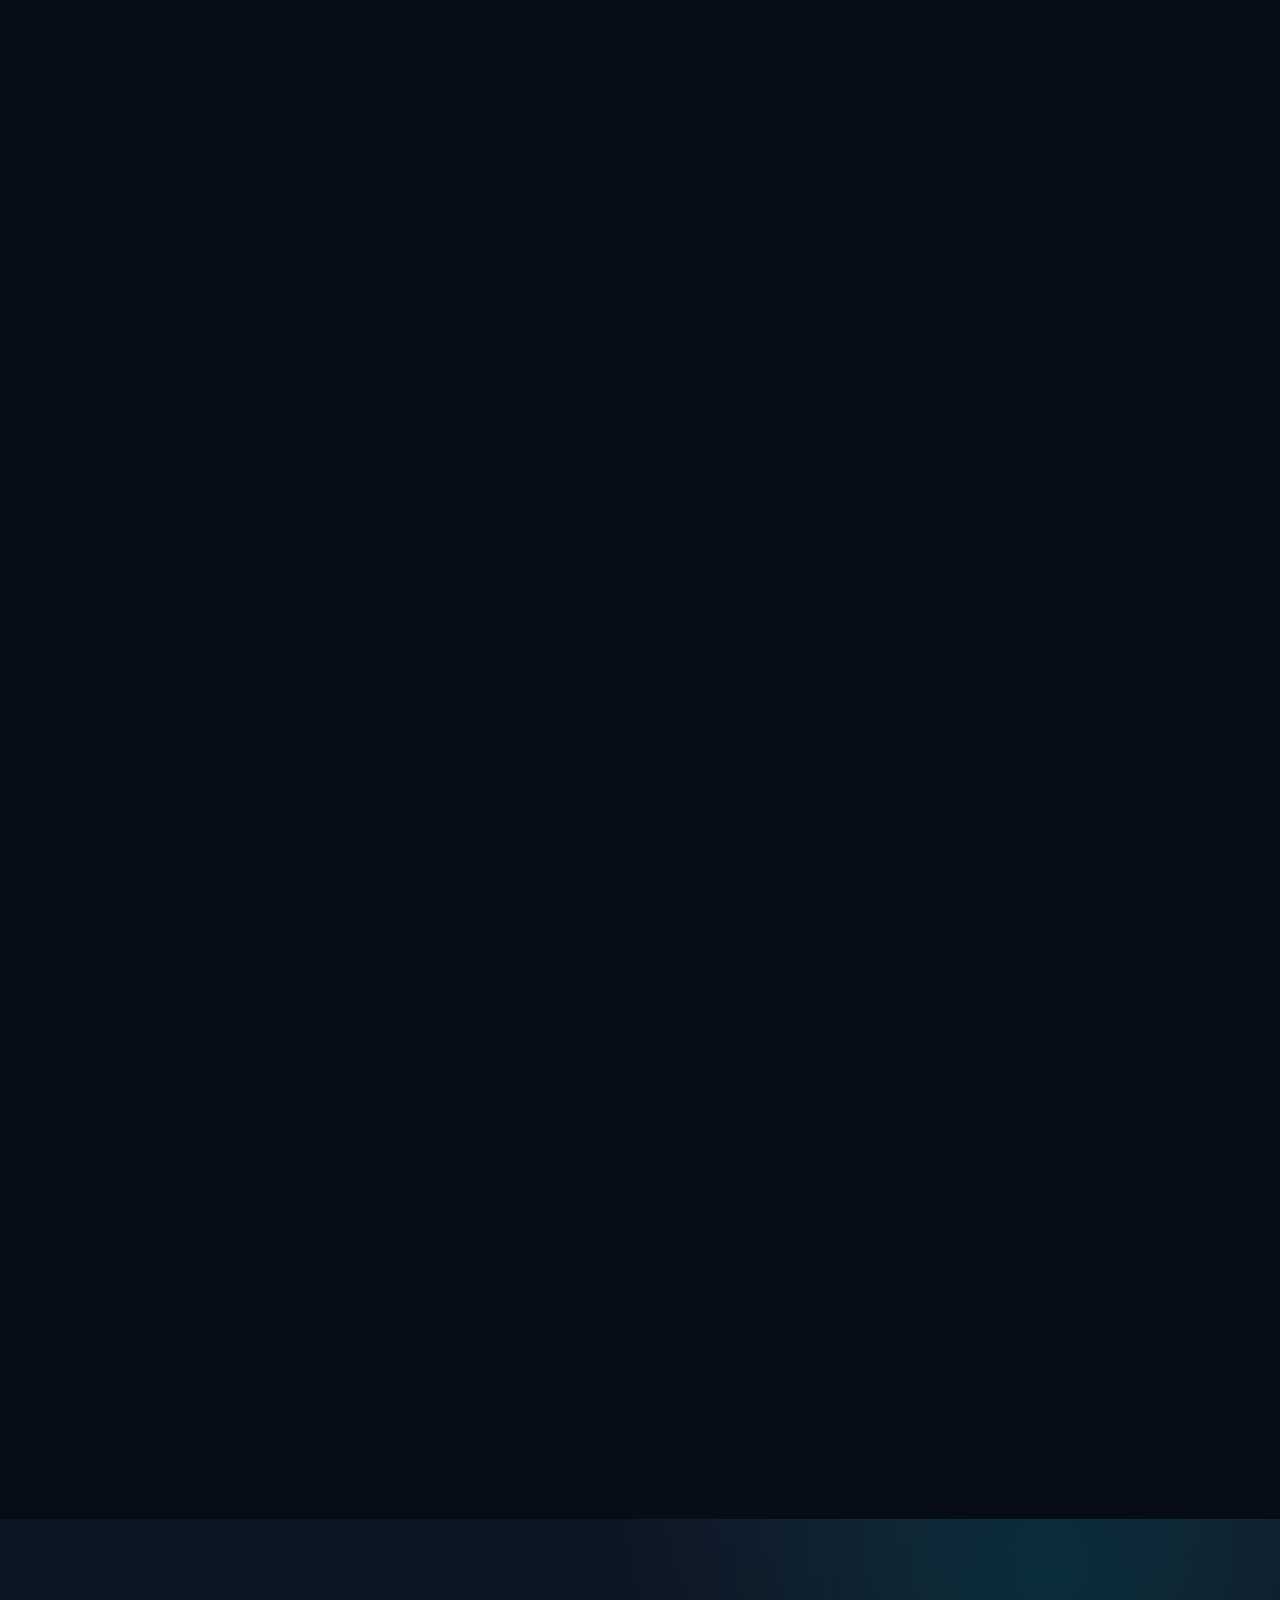
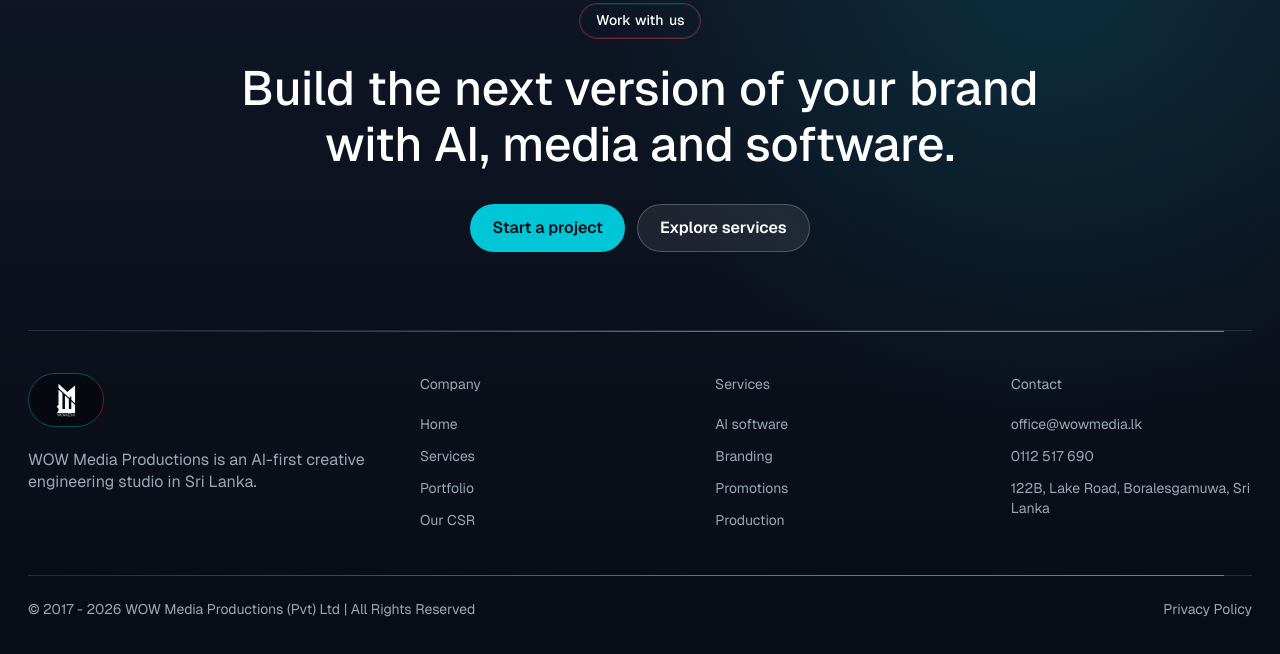
==== commit b1a67427: "Update footer copyright text" ====
--- a/index.html
+++ b/index.html
@@ -327,7 +327,7 @@
           </div>
         </div>
         <div class="footer-bottom">
-          <span>© 2017 - 2026 WOW MEDIA PRODUCTIONS (PVT) LTD</span>
+          <span>© 2017 - 2026 WOW Media Productions (Pvt) Ltd | All Rights Reserved</span>
           <a href="privacy-policy.html">Privacy Policy</a>
         </div>
       </footer>
--- a/styles.css
+++ b/styles.css
@@ -1501,6 +1501,19 @@
 .service-link-list a:focus-visible {
   color: var(--text);
   text-decoration-color: var(--red);
+}
+
+.service-list-heading {
+  margin-top: 30px;
+  color: var(--text);
+  font-family: var(--font-title);
+  font-size: 20px;
+  font-weight: 800;
+  line-height: 1.2;
+}
+
+.service-link-list-spaced {
+  margin-bottom: 42px;
 }
 
 .detail-grid,
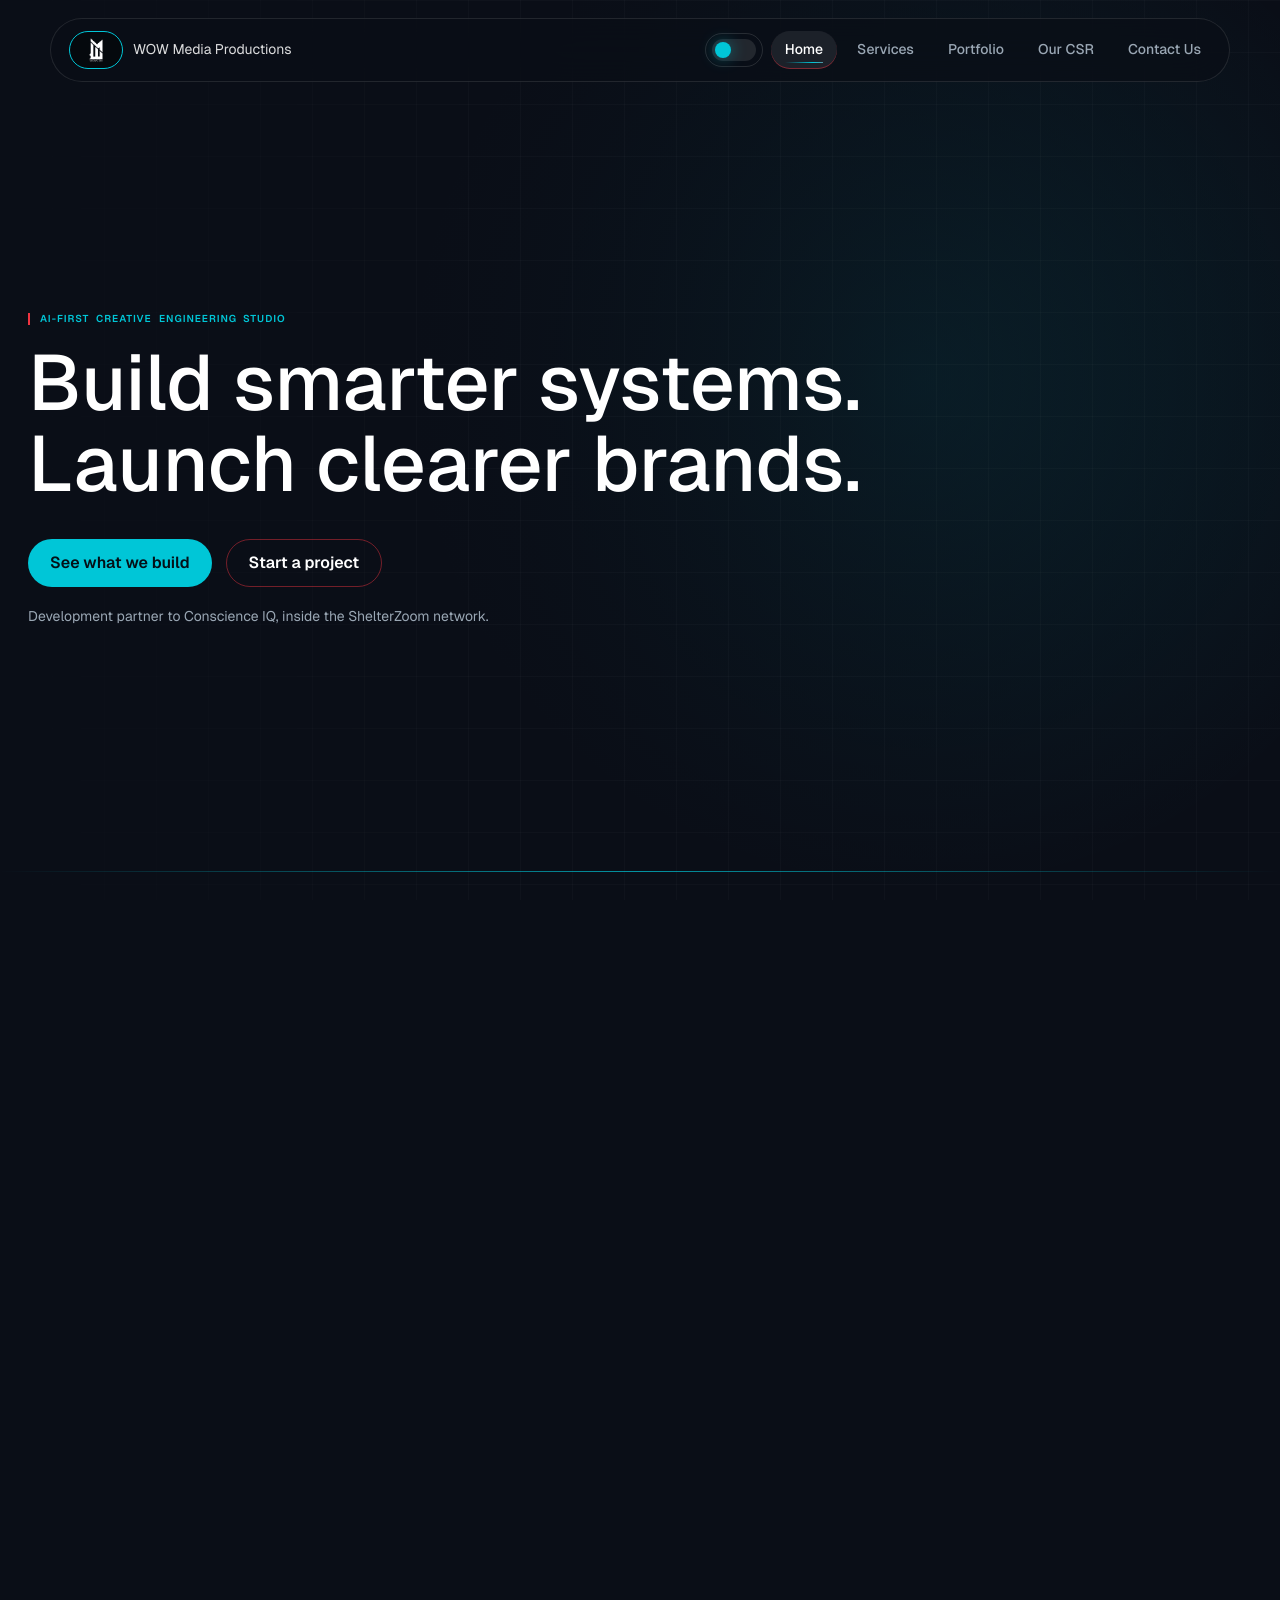
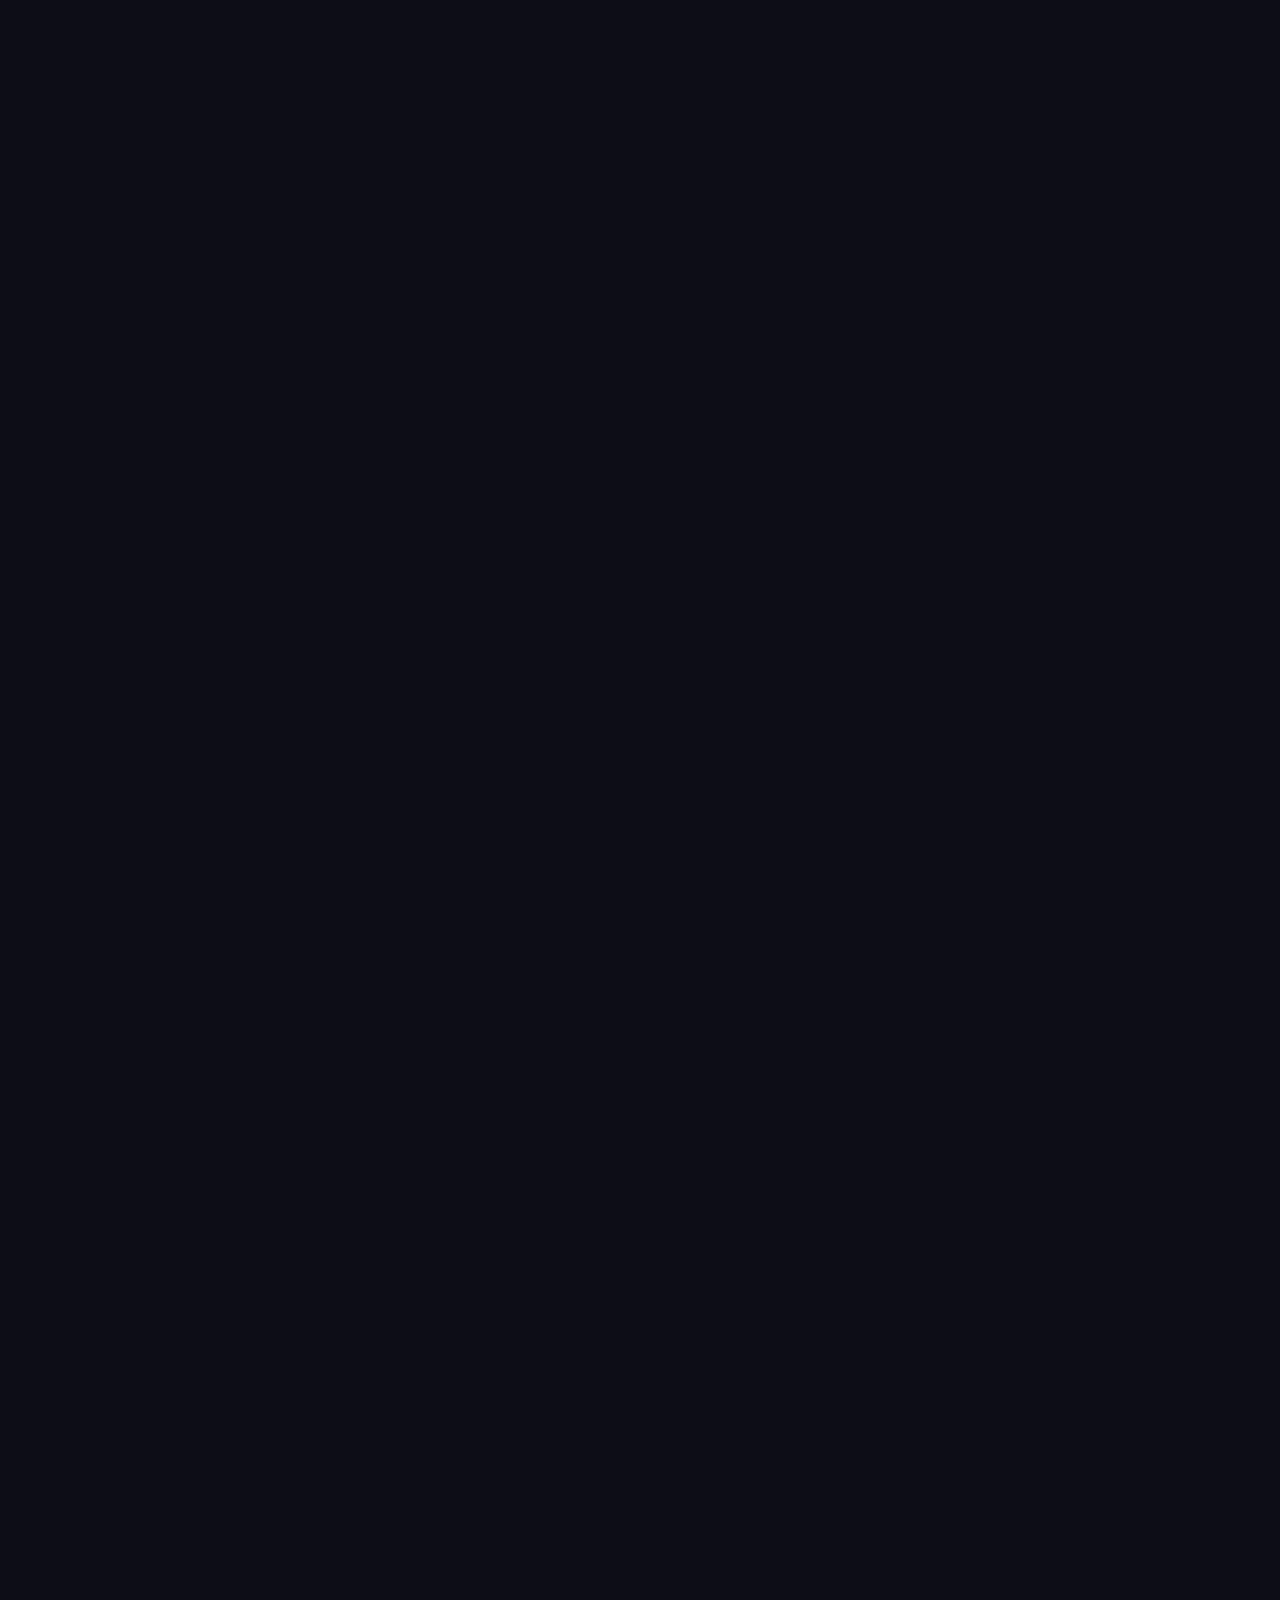
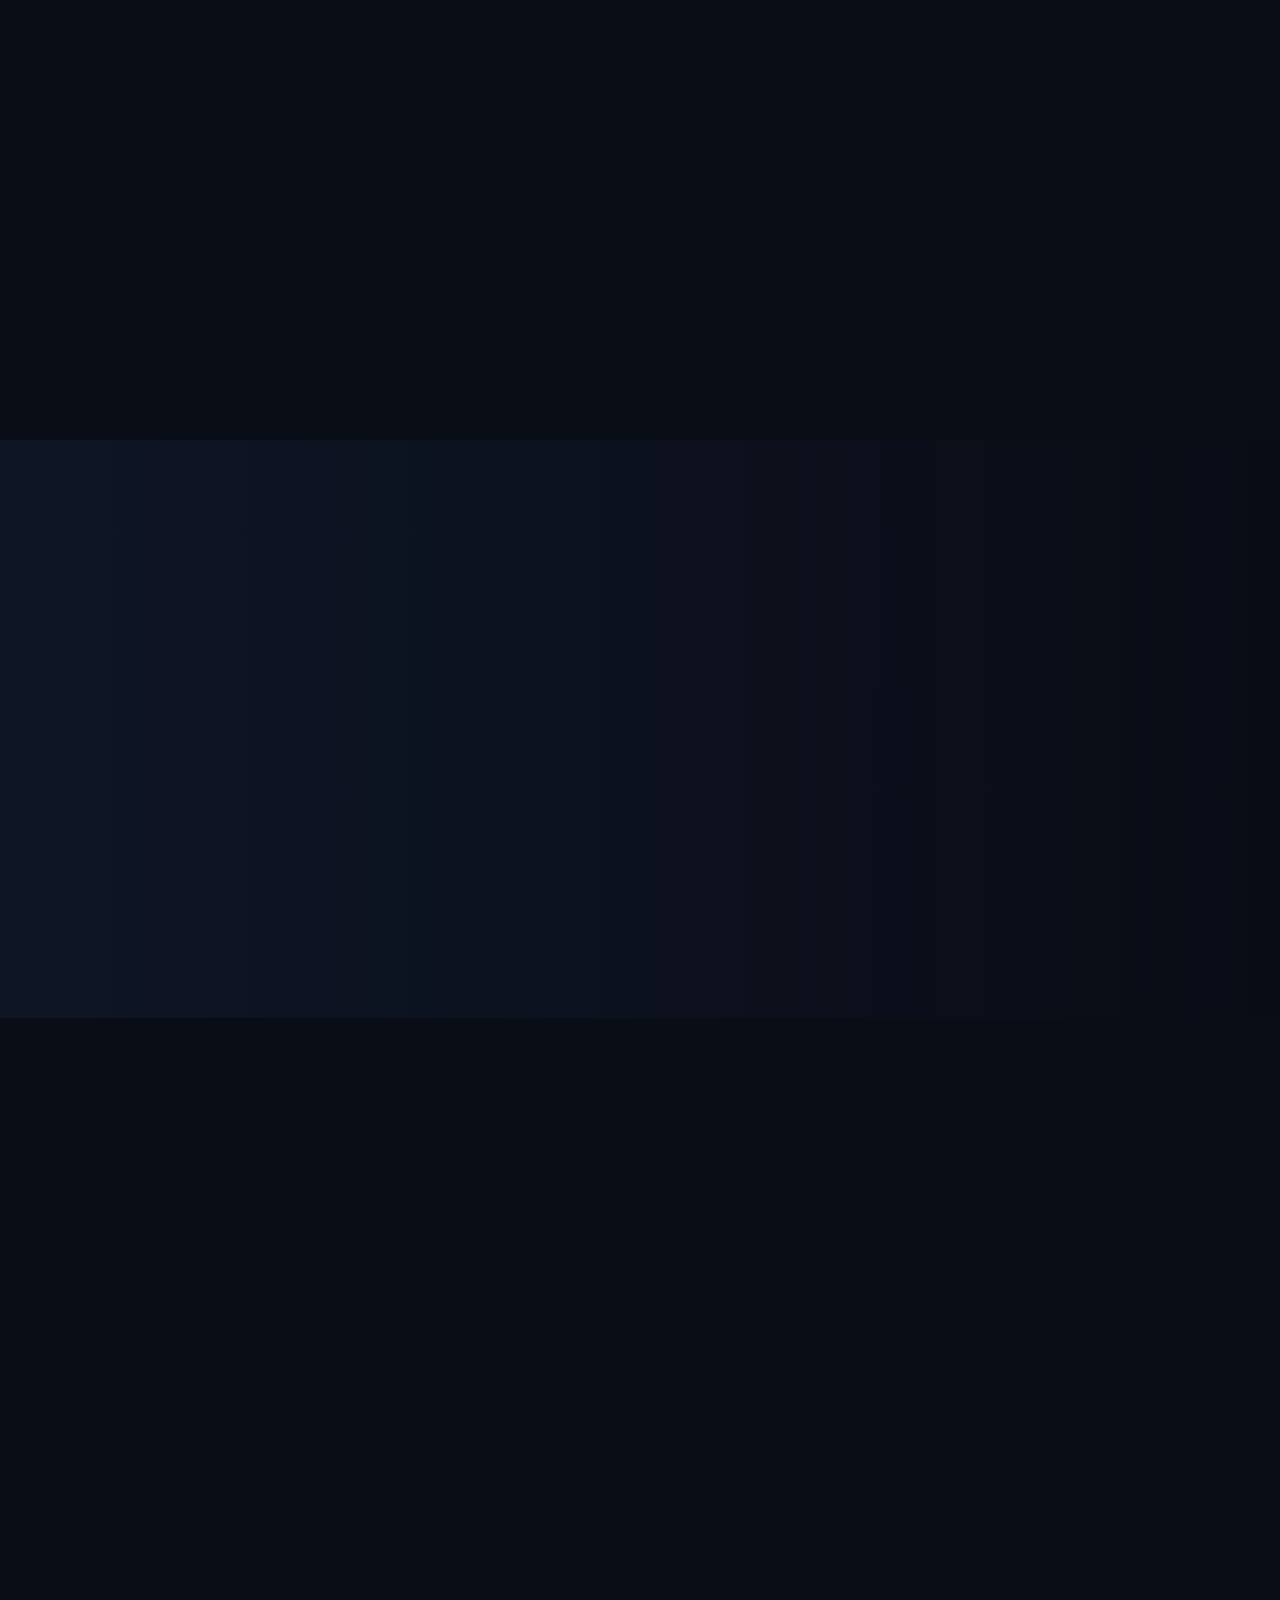
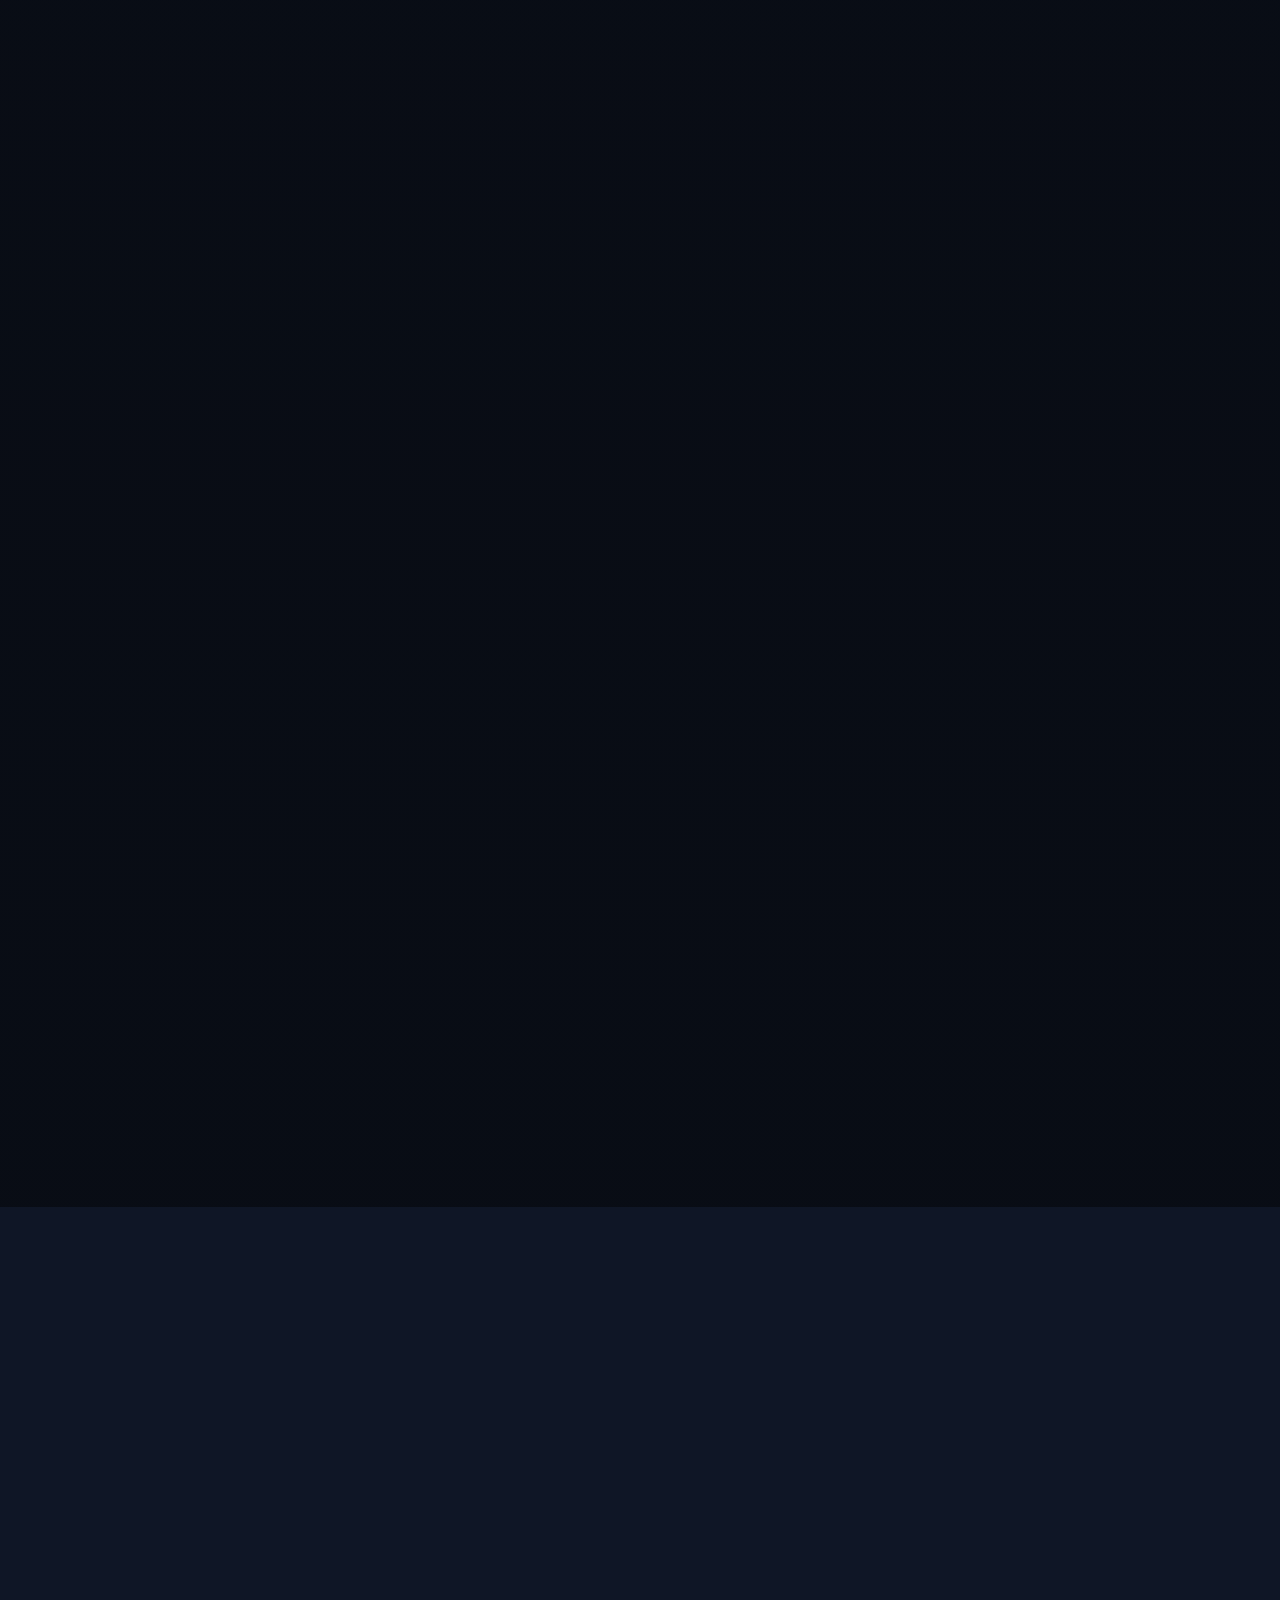
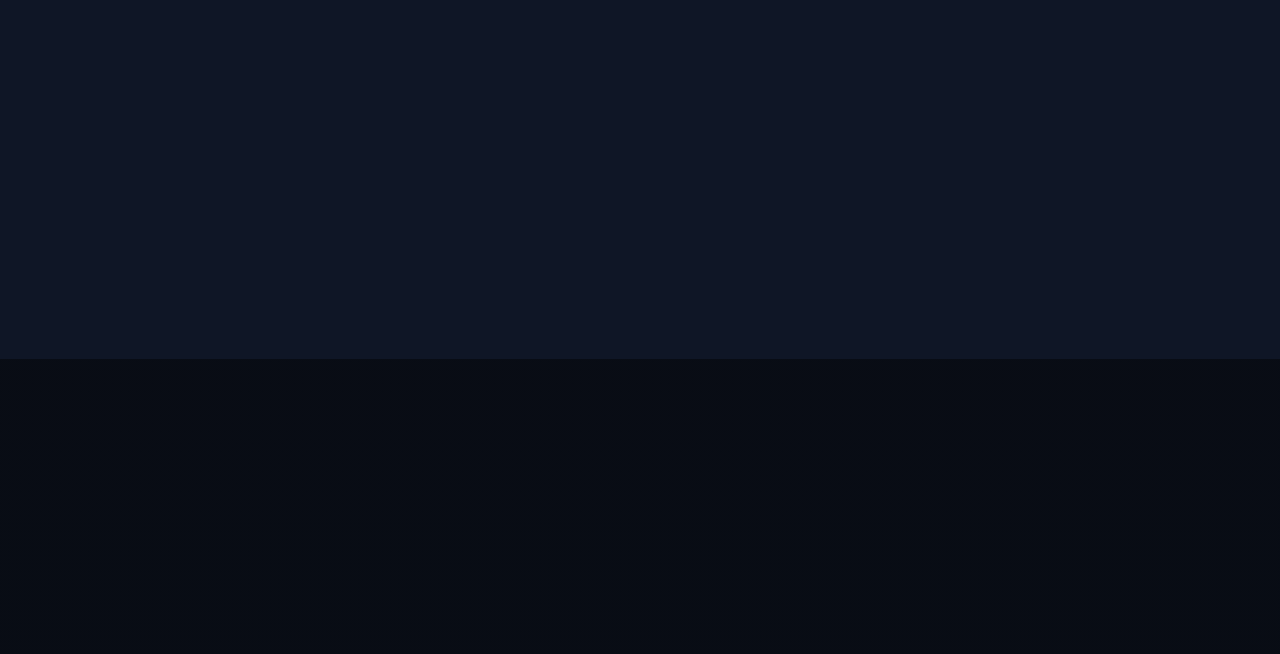
==== commit eee74b7a: "Update hero banner video" ====
--- a/index.html
+++ b/index.html
@@ -96,7 +96,7 @@
       <main id="top">
         <section class="hero section">
           <video class="hero-video" muted loop playsinline preload="metadata" aria-hidden="true">
-            <source src="Timeline%201.mp4" type="video/mp4">
+            <source src="WEB%20banner%20v2.mp4" type="video/mp4">
           </video>
           <div class="hero-grid">
             <div class="hero-copy">
@@ -192,7 +192,7 @@
           </div>
           <div class="intro-copy">
             <div class="intro-video-banner">
-              <video muted loop playsinline preload="none" data-src="line.mp4"></video>
+              <video muted loop playsinline preload="none" data-src="line%20new%20v1.mp4"></video>
             </div>
             <p>We build practical digital products for businesses — software, AI tools, dashboards and brand systems that are ready to use.</p>
           </div>
--- a/styles.css
+++ b/styles.css
@@ -1858,6 +1858,93 @@
   text-decoration-color: var(--red);
 }
 
+body.has-open-modal {
+  overflow: hidden;
+}
+
+.video-modal[hidden] {
+  display: none;
+}
+
+.video-modal {
+  position: fixed;
+  inset: 0;
+  z-index: 100;
+  display: grid;
+  place-items: center;
+  padding: 24px;
+}
+
+.video-modal-backdrop {
+  position: absolute;
+  inset: 0;
+  border: 0;
+  background: rgba(3, 6, 12, 0.84);
+  cursor: pointer;
+}
+
+.video-modal-dialog {
+  position: relative;
+  z-index: 1;
+  width: min(1080px, 100%);
+  overflow: hidden;
+  border: 1px solid rgba(0, 198, 215, 0.28);
+  border-radius: 8px;
+  background: rgba(10, 14, 23, 0.96);
+  box-shadow: 0 28px 90px rgba(0, 0, 0, 0.48);
+  transform: translateY(14px) scale(0.98);
+  opacity: 0;
+  transition: opacity 180ms ease, transform 180ms ease;
+}
+
+.video-modal.is-open .video-modal-dialog {
+  transform: translateY(0) scale(1);
+  opacity: 1;
+}
+
+.video-modal-header {
+  display: flex;
+  align-items: center;
+  justify-content: space-between;
+  gap: 16px;
+  padding: 16px 18px;
+  border-bottom: 1px solid var(--line);
+}
+
+.video-modal-header h2 {
+  margin: 0;
+  font-family: var(--font-title);
+  font-size: clamp(18px, 2vw, 24px);
+  line-height: 1.2;
+}
+
+.video-modal-close {
+  display: grid;
+  flex: 0 0 auto;
+  width: 38px;
+  height: 38px;
+  place-items: center;
+  border: 1px solid rgba(255, 255, 255, 0.16);
+  border-radius: 999px;
+  background: rgba(255, 255, 255, 0.06);
+  color: var(--text);
+  cursor: pointer;
+  font-size: 28px;
+  line-height: 1;
+}
+
+.video-modal-frame {
+  aspect-ratio: 16 / 9;
+  background: #000;
+}
+
+.video-modal-frame iframe {
+  display: block;
+  width: 100%;
+  height: 100%;
+  border: 0;
+}
+
 .privacy {
   width: 100%;
   max-width: none;
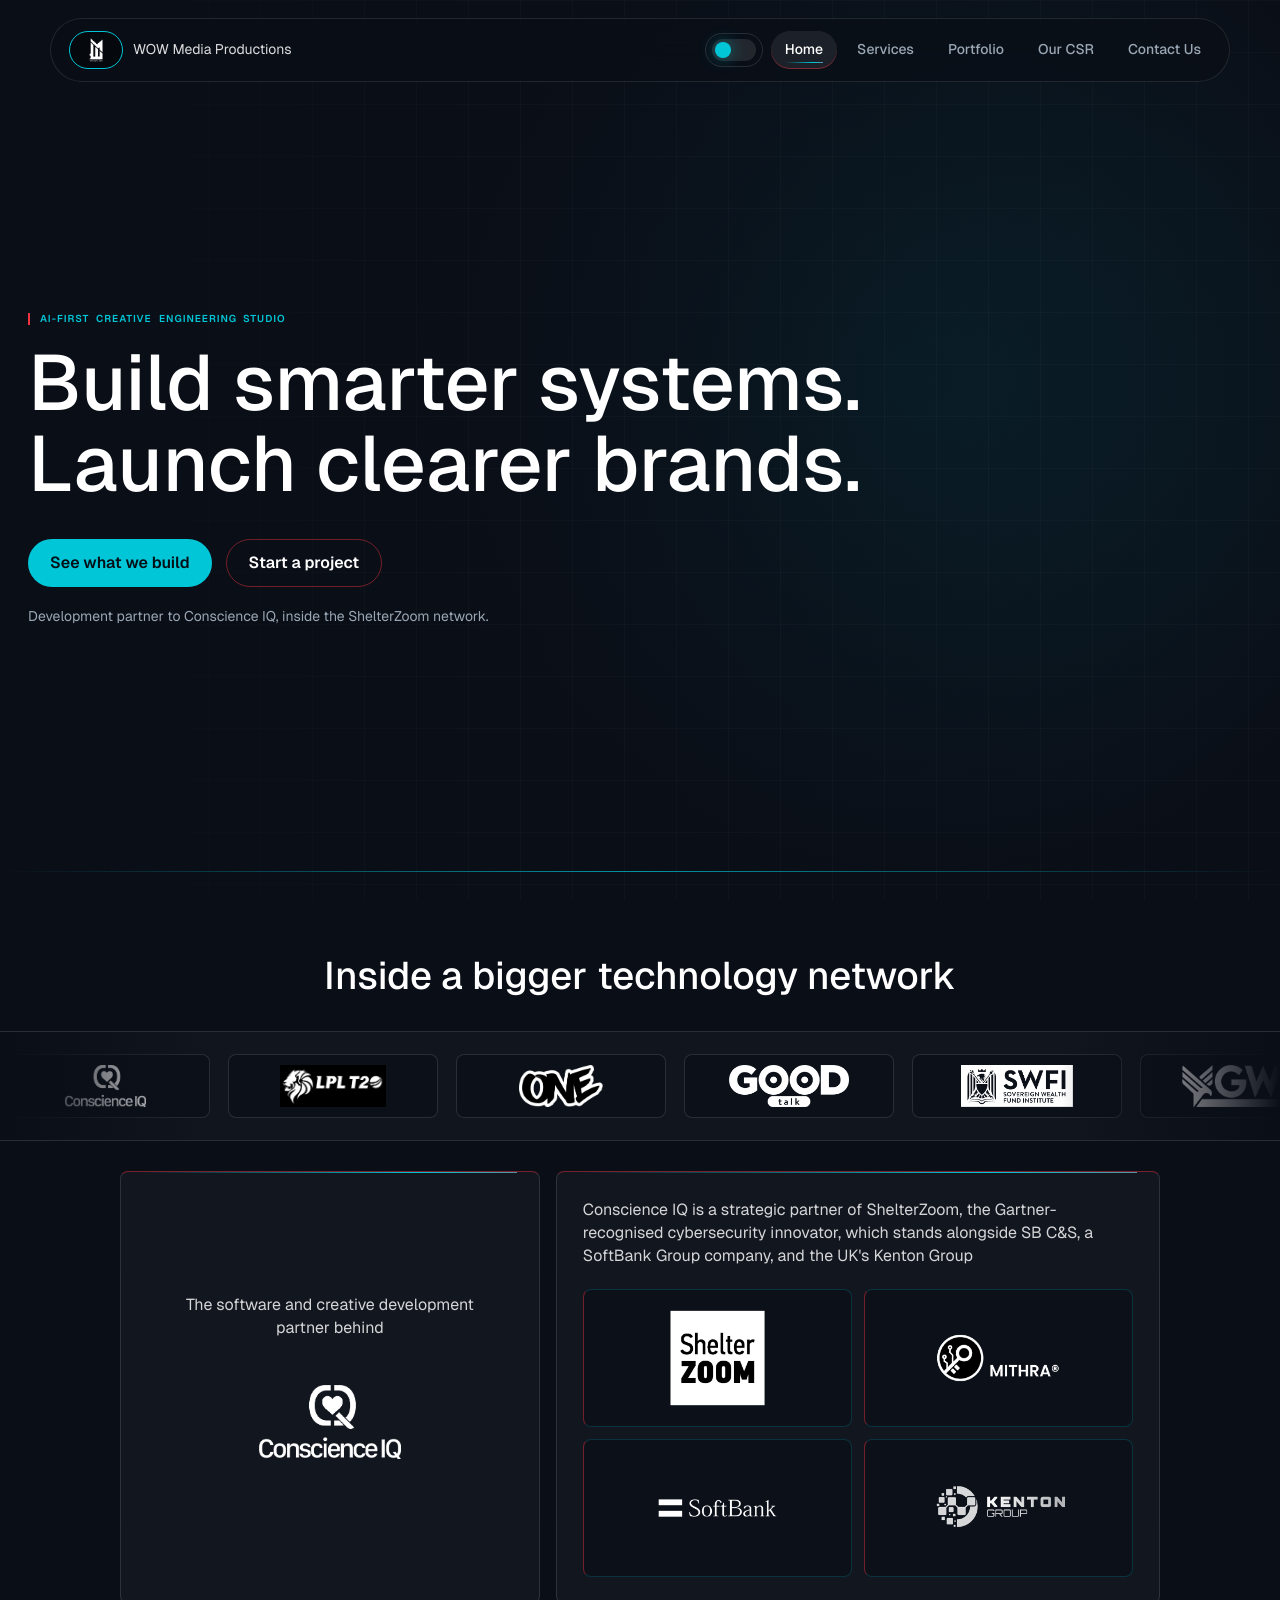
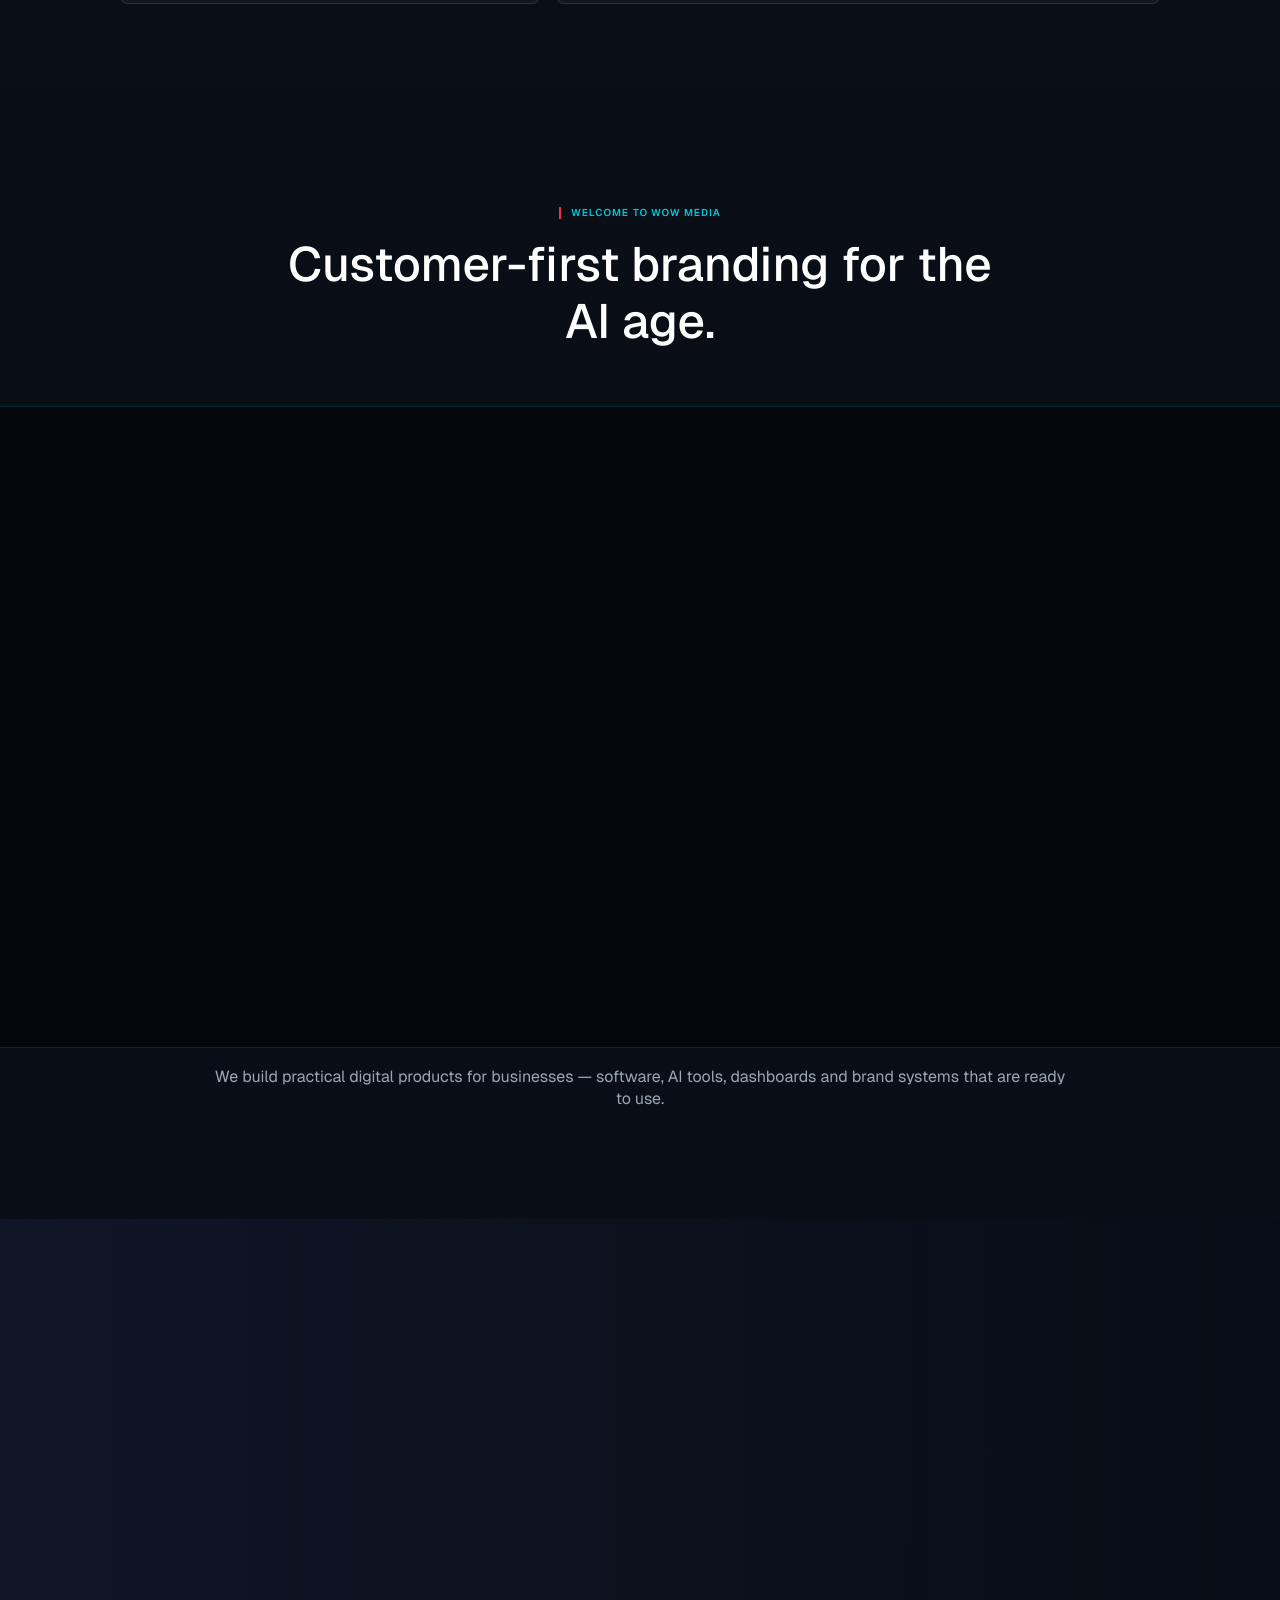
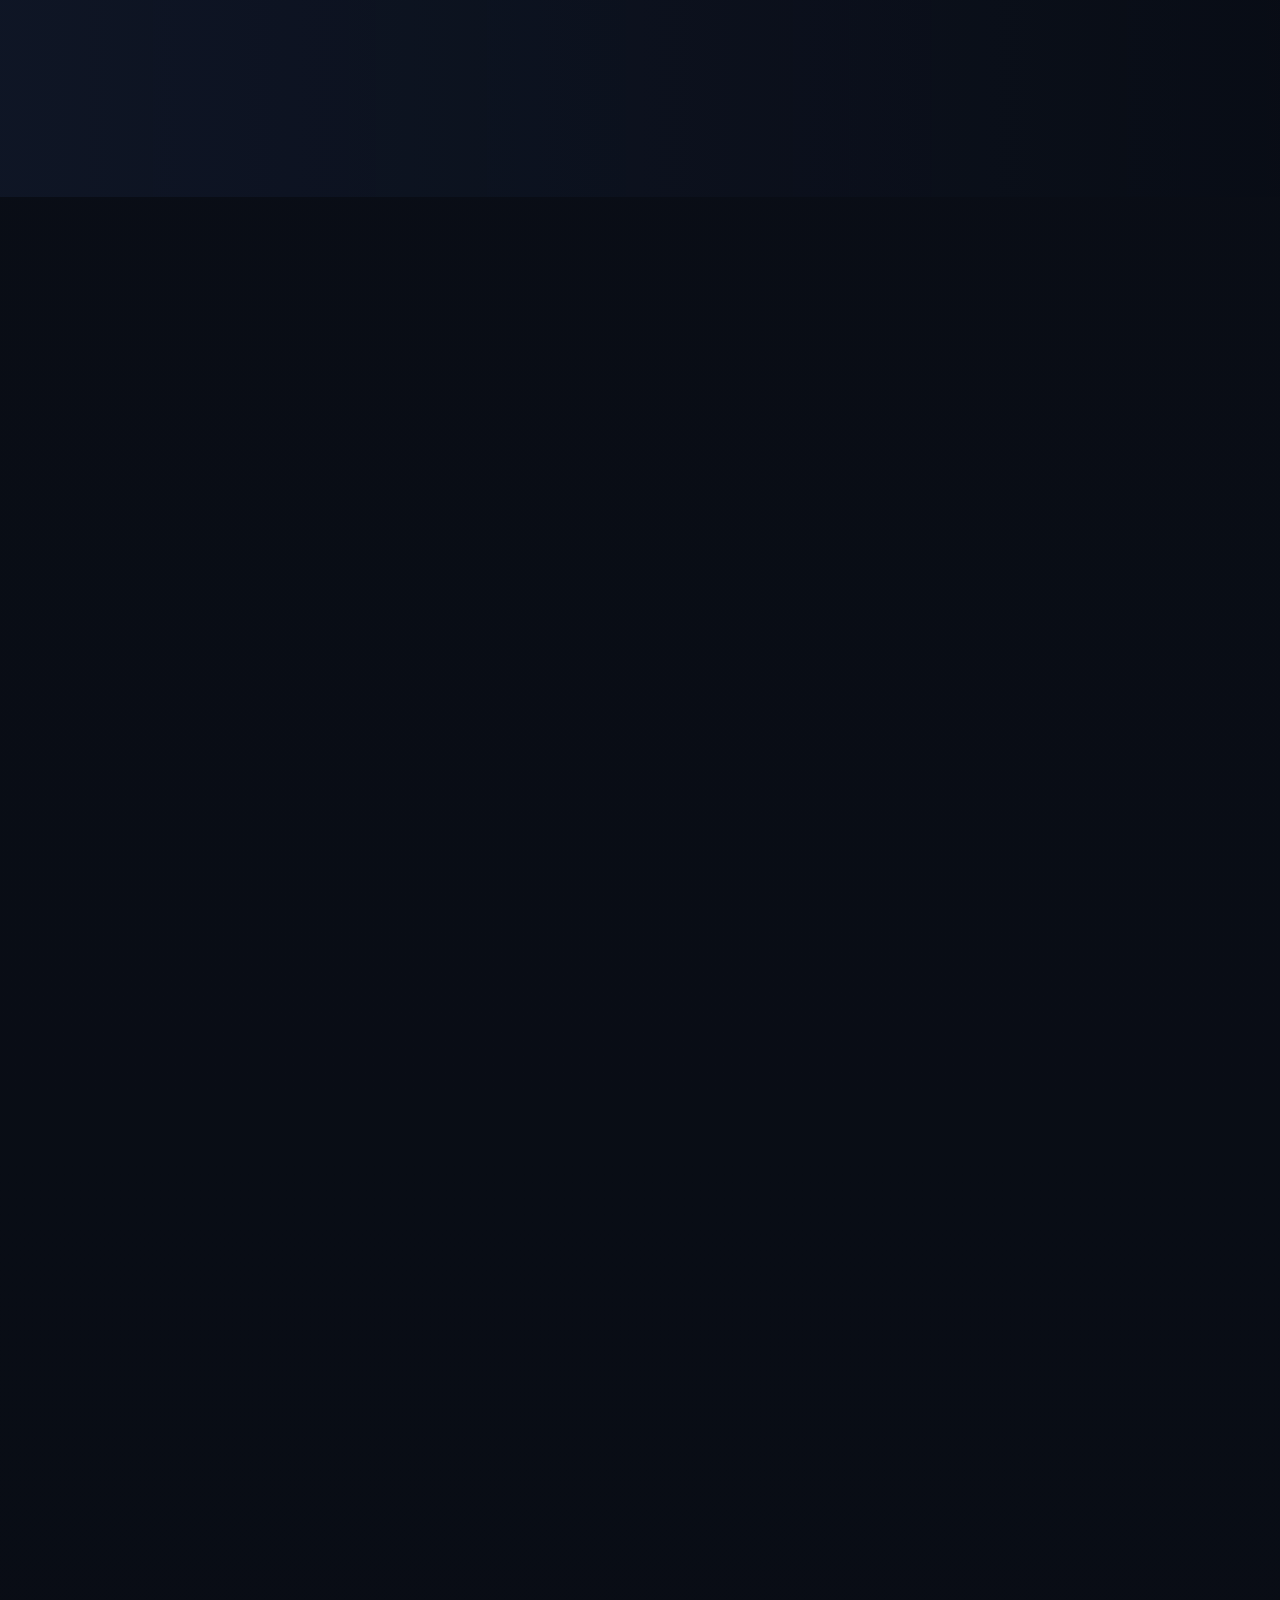
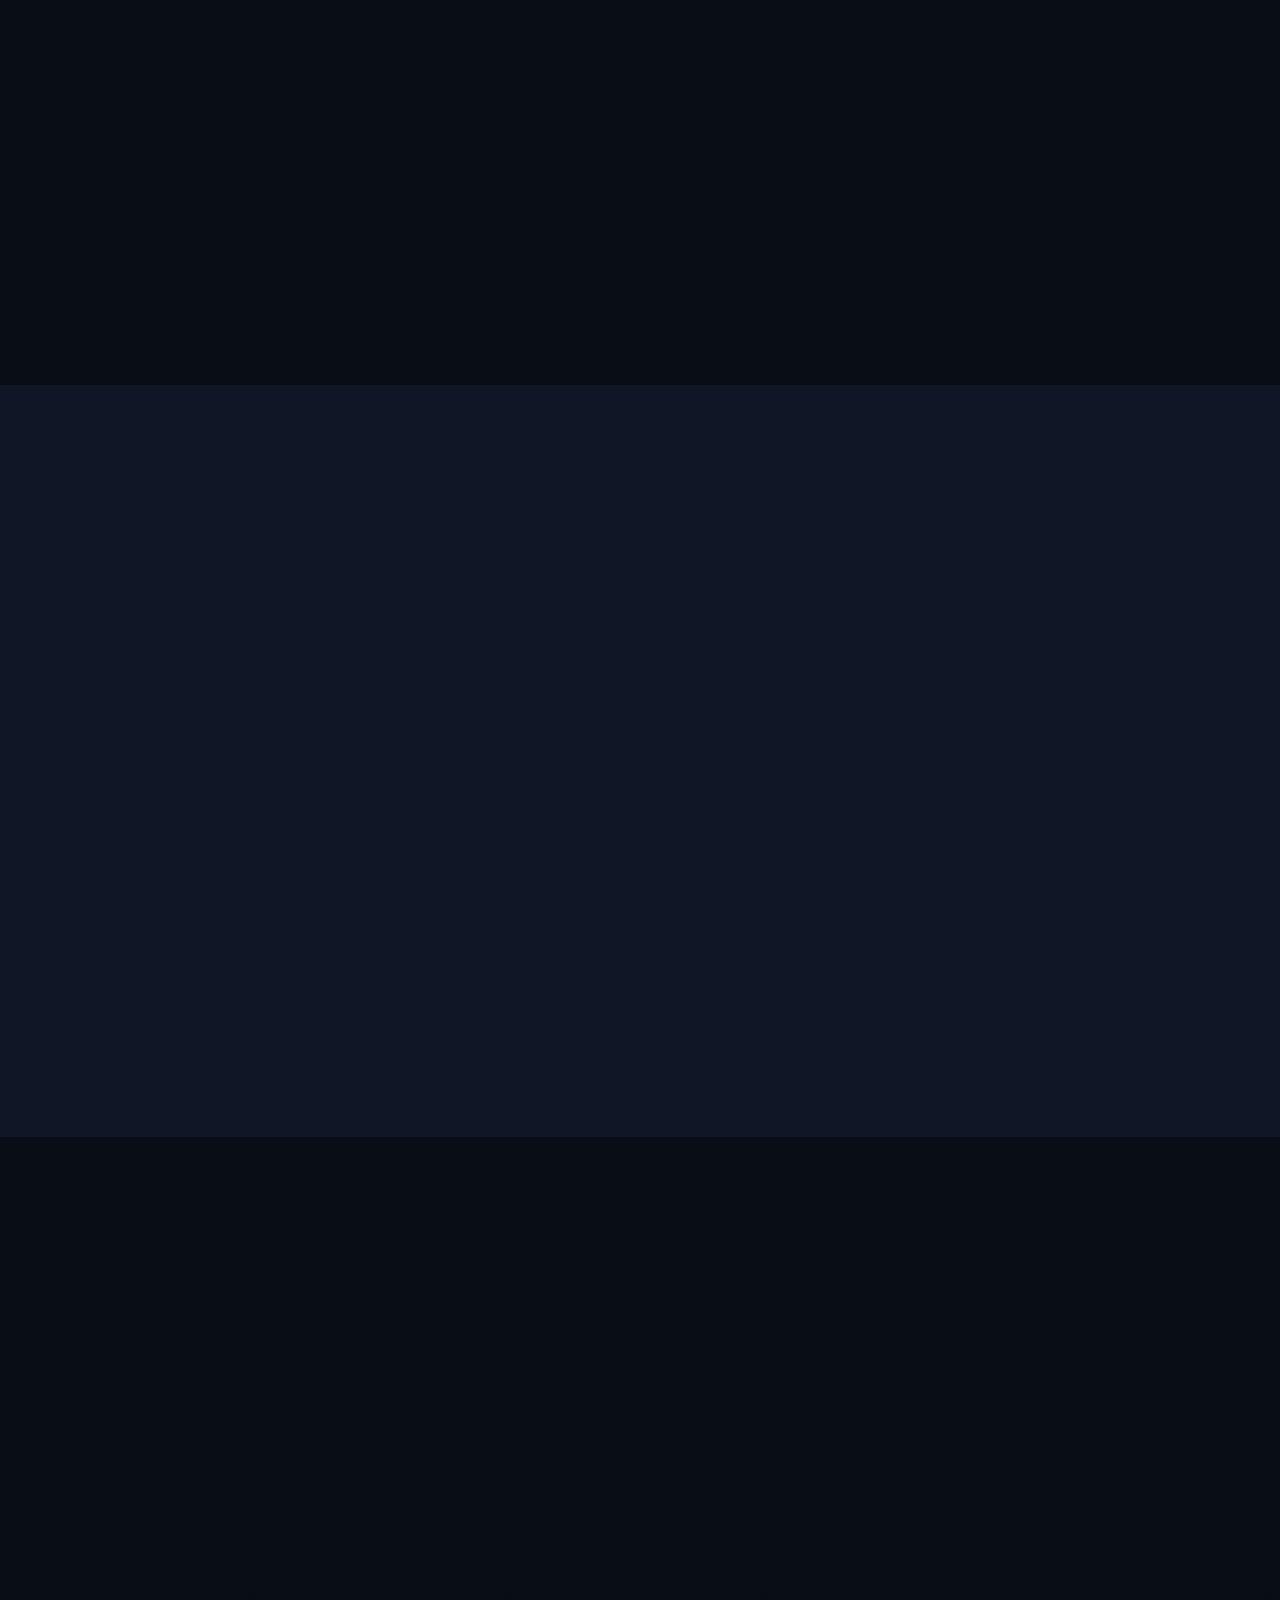
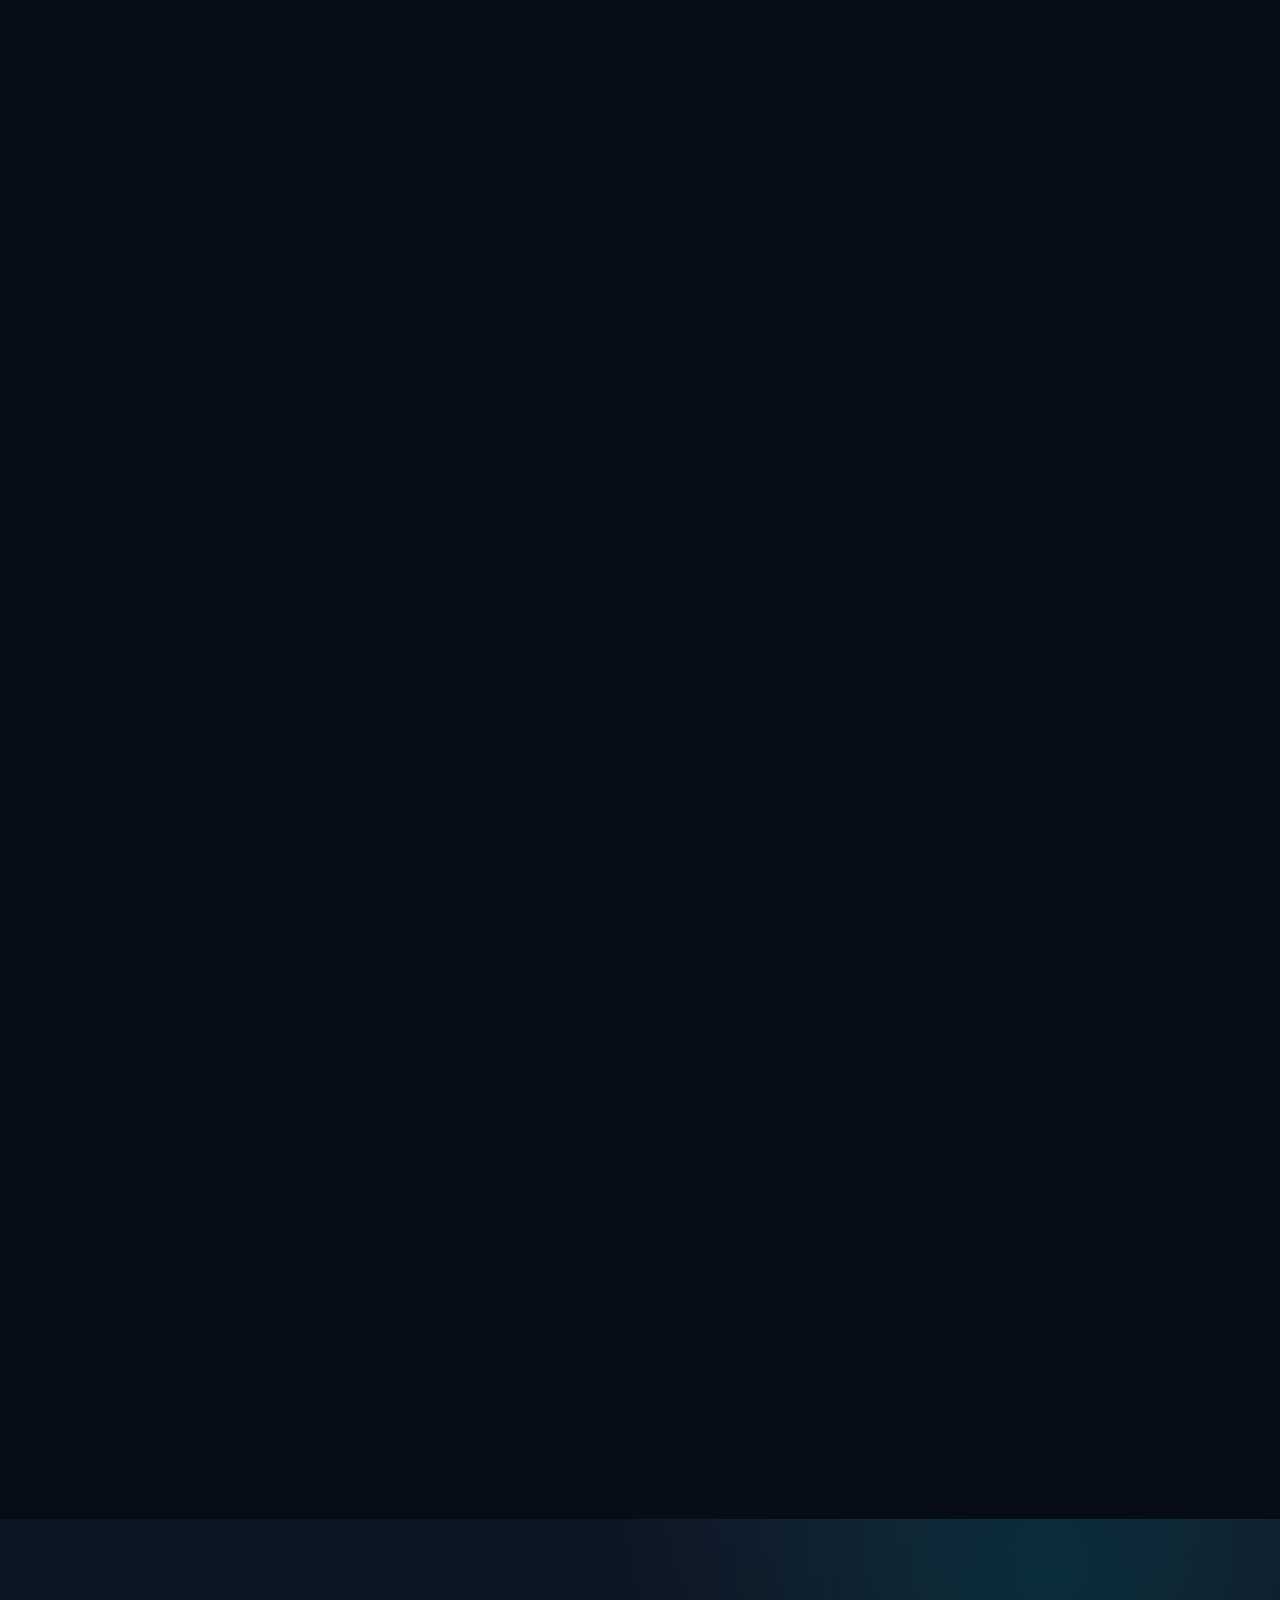
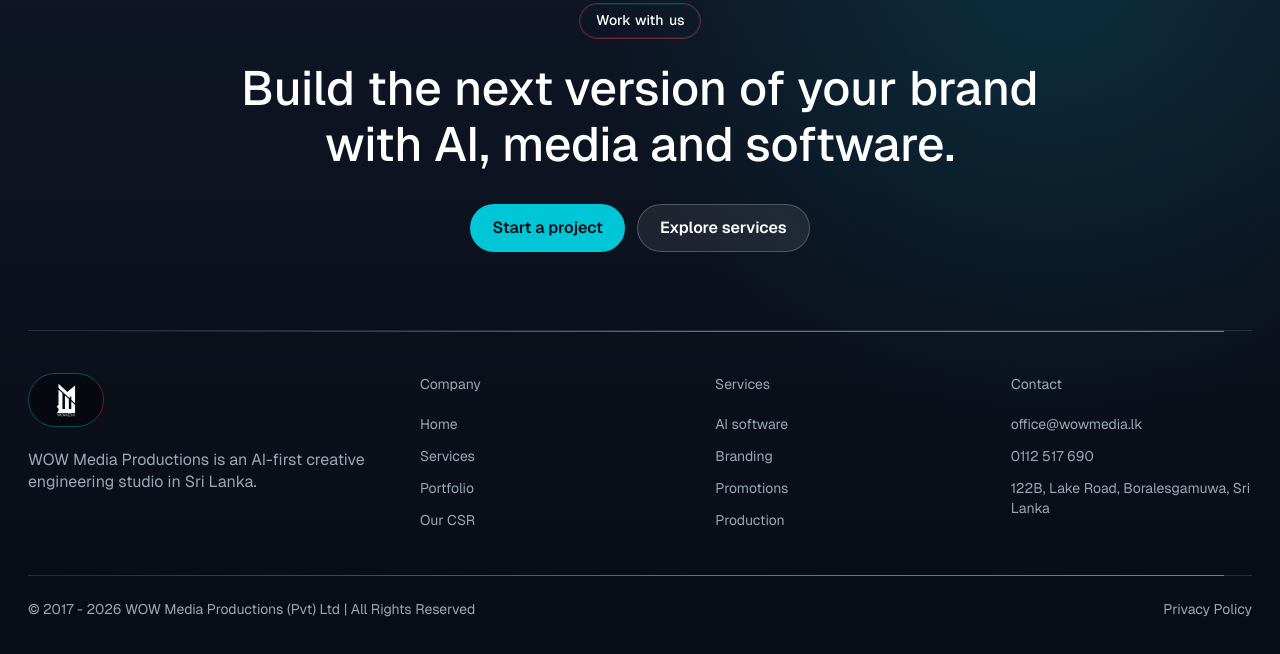
==== commit 6a05927d: "Update AI products pathway video" ====
--- a/index.html
+++ b/index.html
@@ -230,7 +230,7 @@
         <section class="section pathways">
           <div class="section-heading wide"><p class="eyebrow">Select your pathway</p><h2>Choose the team you need now, then scale into the next layer.</h2></div>
           <div class="pathway-grid">
-            <a class="pathway-card pathway-ai" href="contact.html"><video class="pathway-video" muted loop playsinline preload="none" data-src="1.mp4" aria-hidden="true"></video><span>AI products</span><strong>AI that reads, automates, and acts.</strong></a>
+            <a class="pathway-card pathway-ai" href="contact.html"><video class="pathway-video" muted loop playsinline preload="none" data-src="1%20v1.mp4" aria-hidden="true"></video><span>AI products</span><strong>AI that reads, automates, and acts.</strong></a>
             <a class="pathway-card pathway-growth" href="contact.html"><video class="pathway-video" muted loop playsinline preload="none" data-src="2.mp4" aria-hidden="true"></video><span>Growth campaigns</span><strong>Campaigns, built smarter.</strong></a>
             <a class="pathway-card pathway-production" href="contact.html"><video class="pathway-video" muted loop playsinline preload="none" aria-hidden="true"><source data-src="https://media.githubusercontent.com/media/NipuniThakshila2000/WOWMedia-Productions/clean-main/3v2.mp4" type="video/mp4"><source data-src="https://media.githubusercontent.com/media/wowmedia-lk/wmp-site/clean-main/3v2.mp4" type="video/mp4"></video><span>Creative production</span><strong>Brand stories built for every channel.</strong></a>
           </div>
